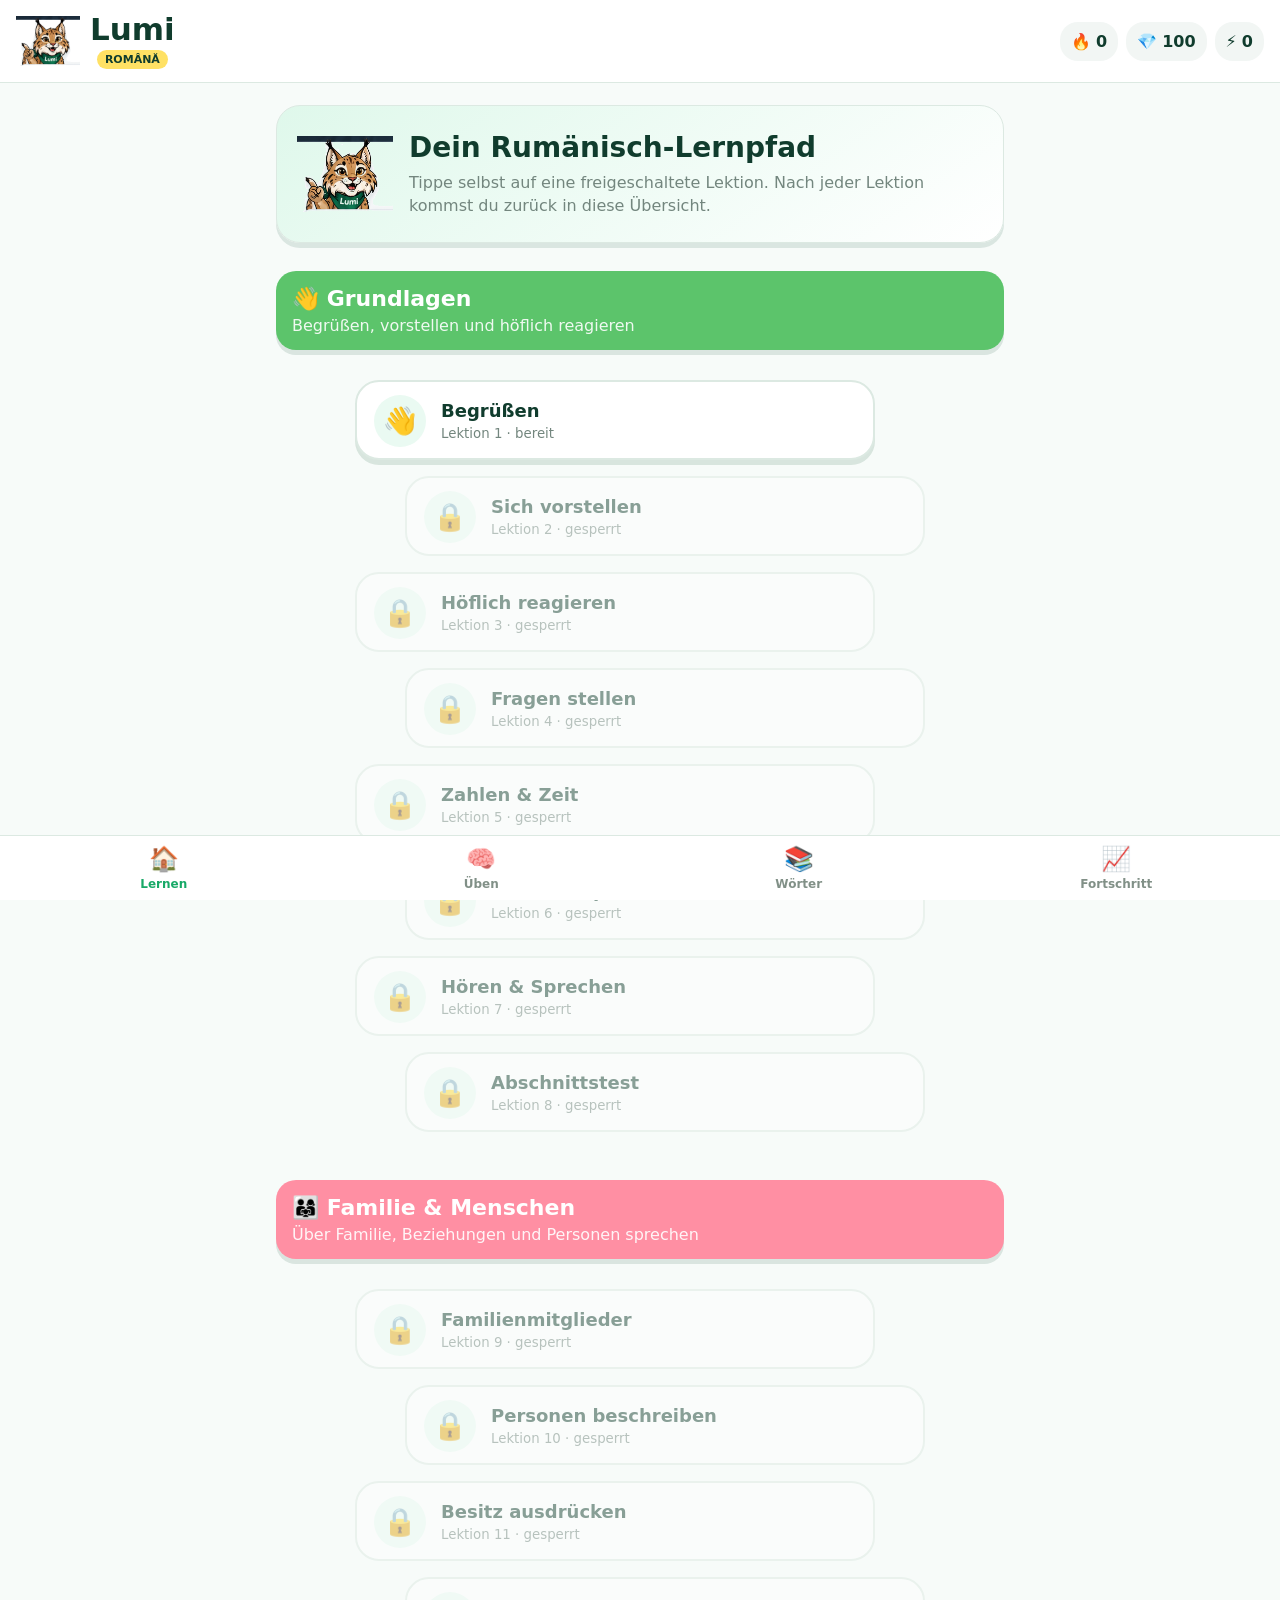
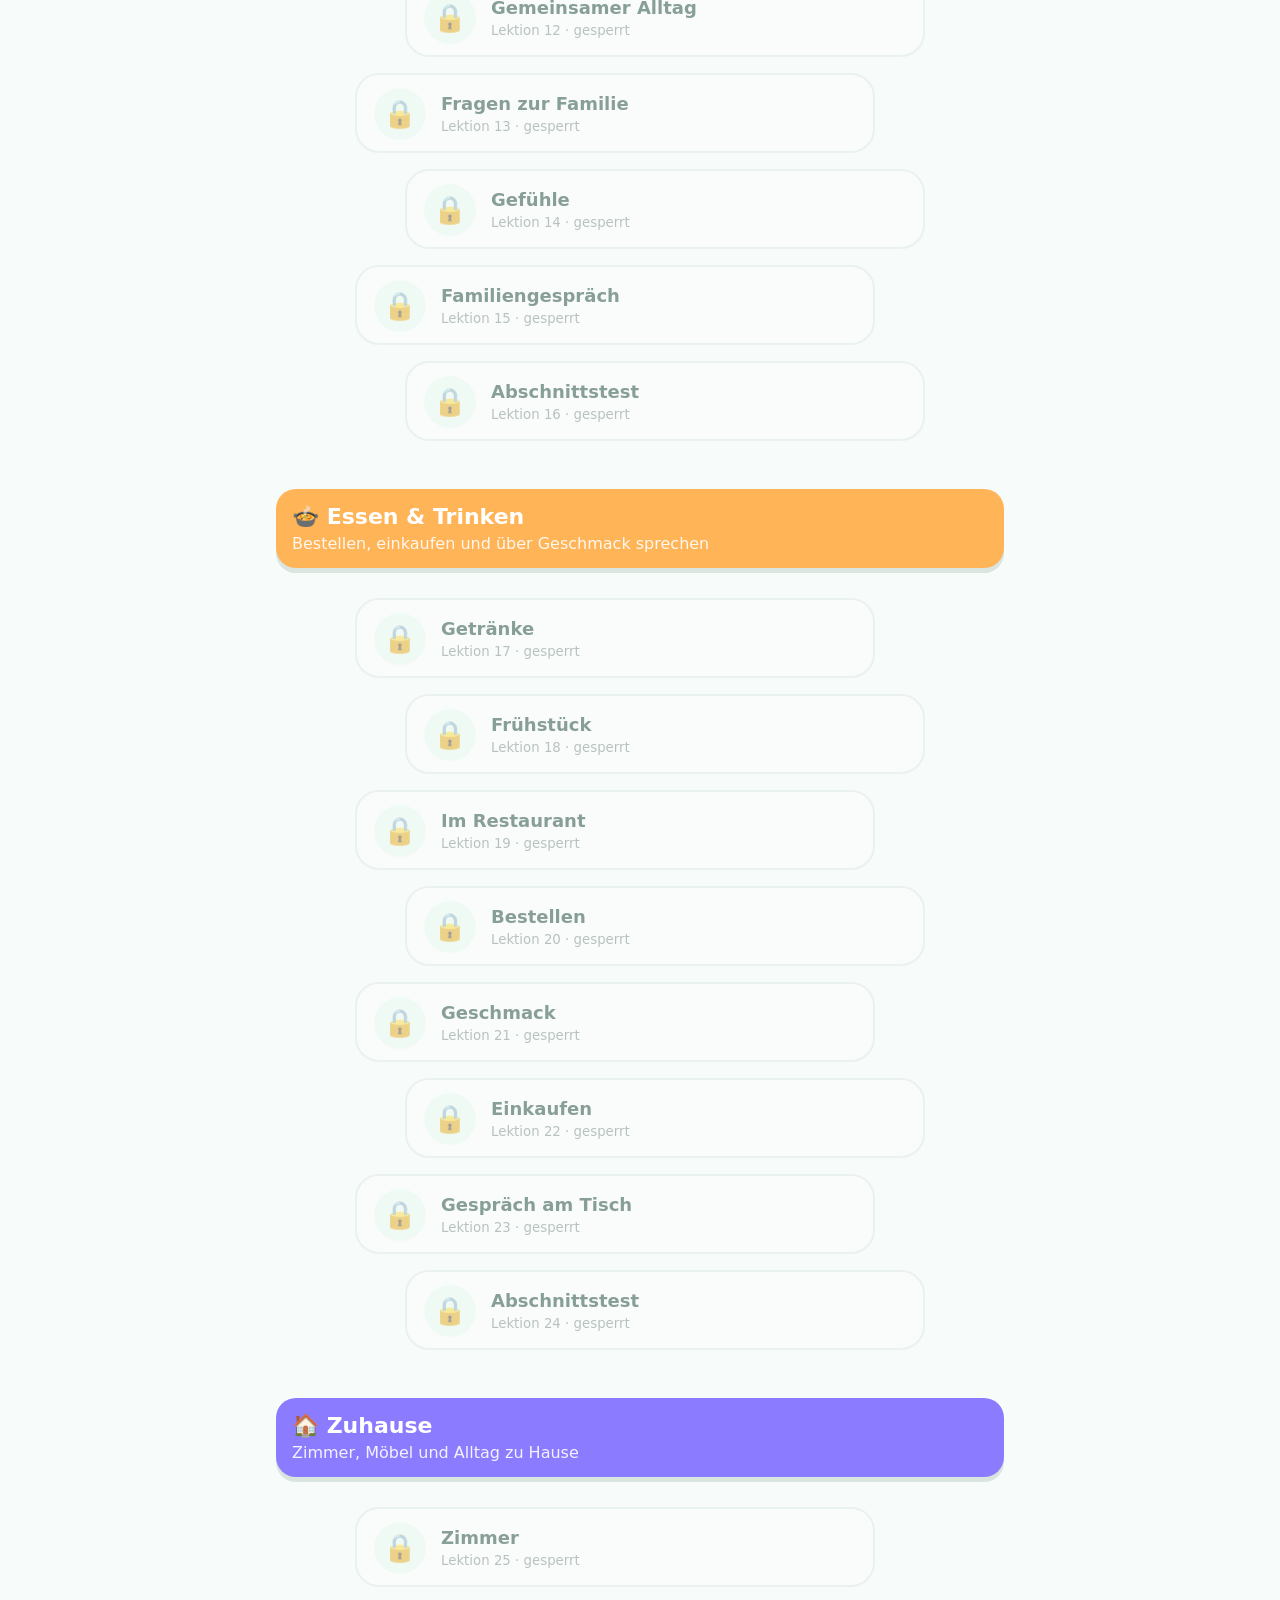
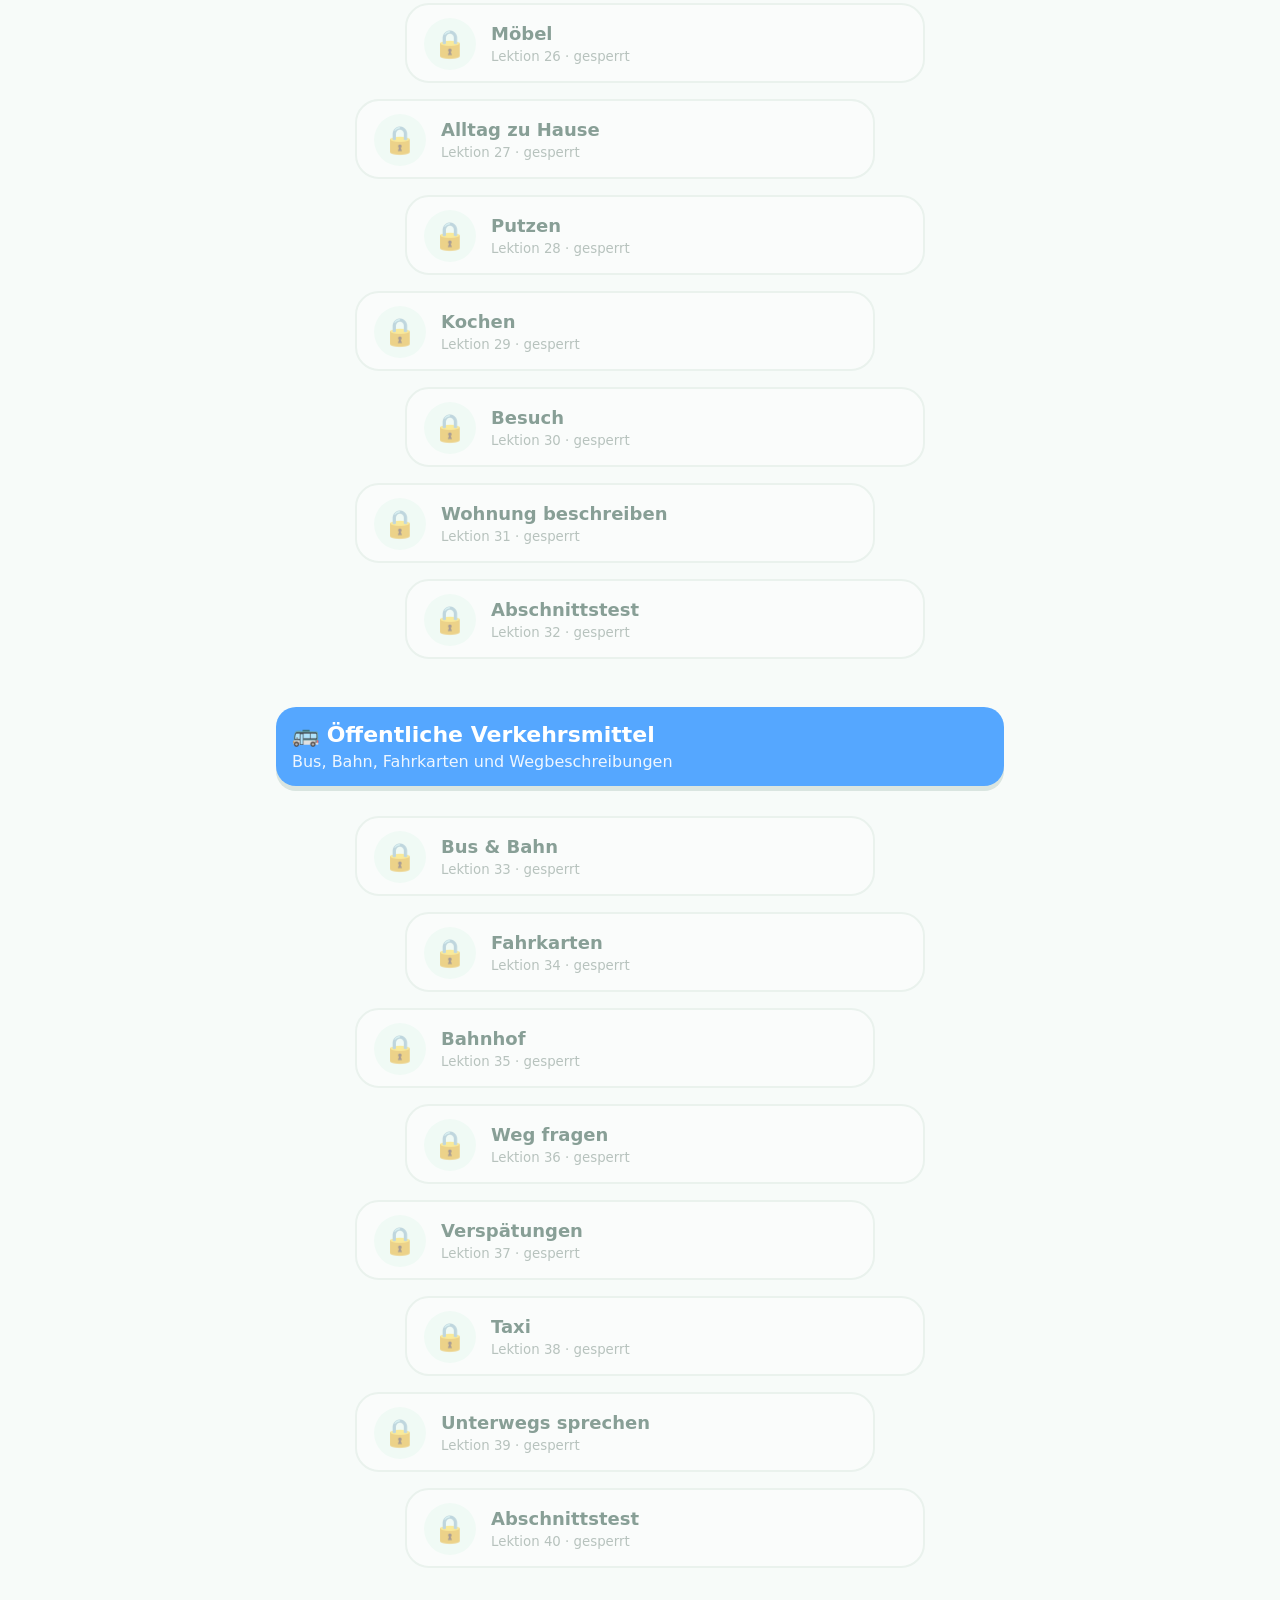
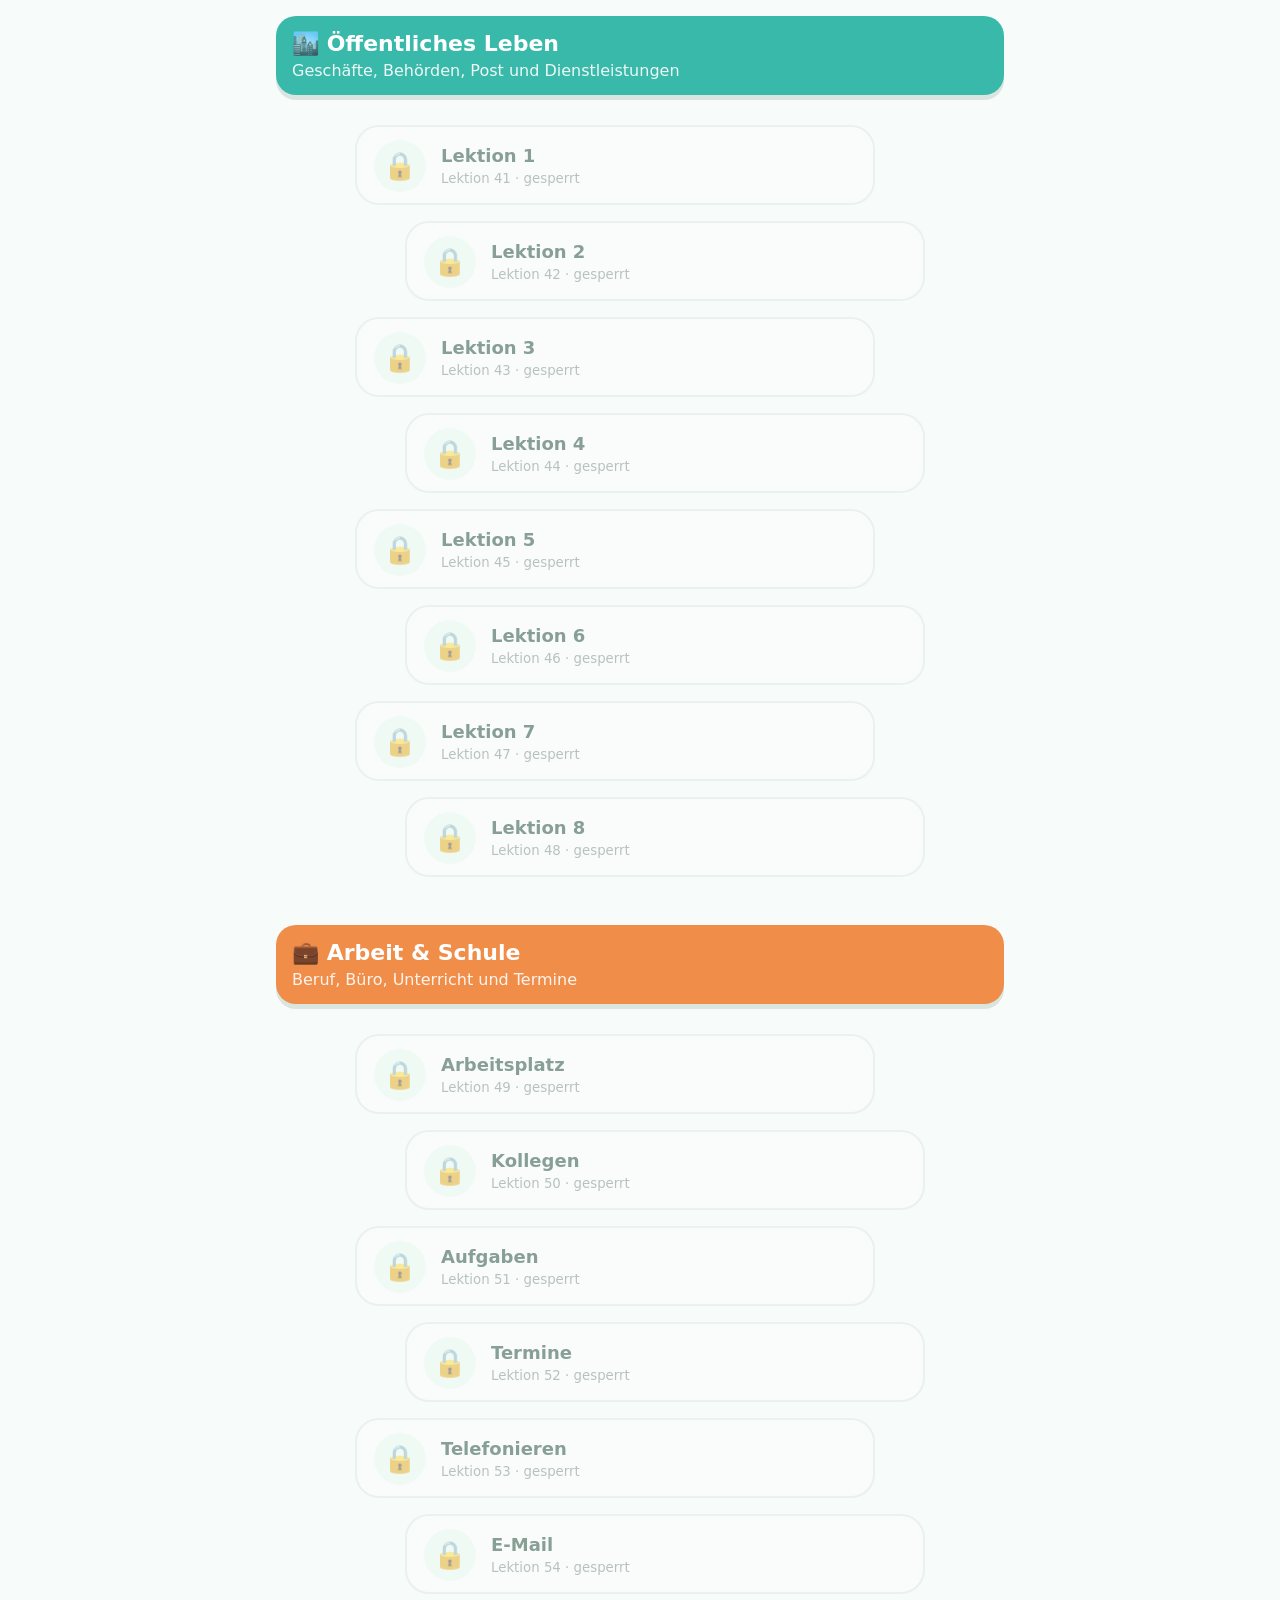
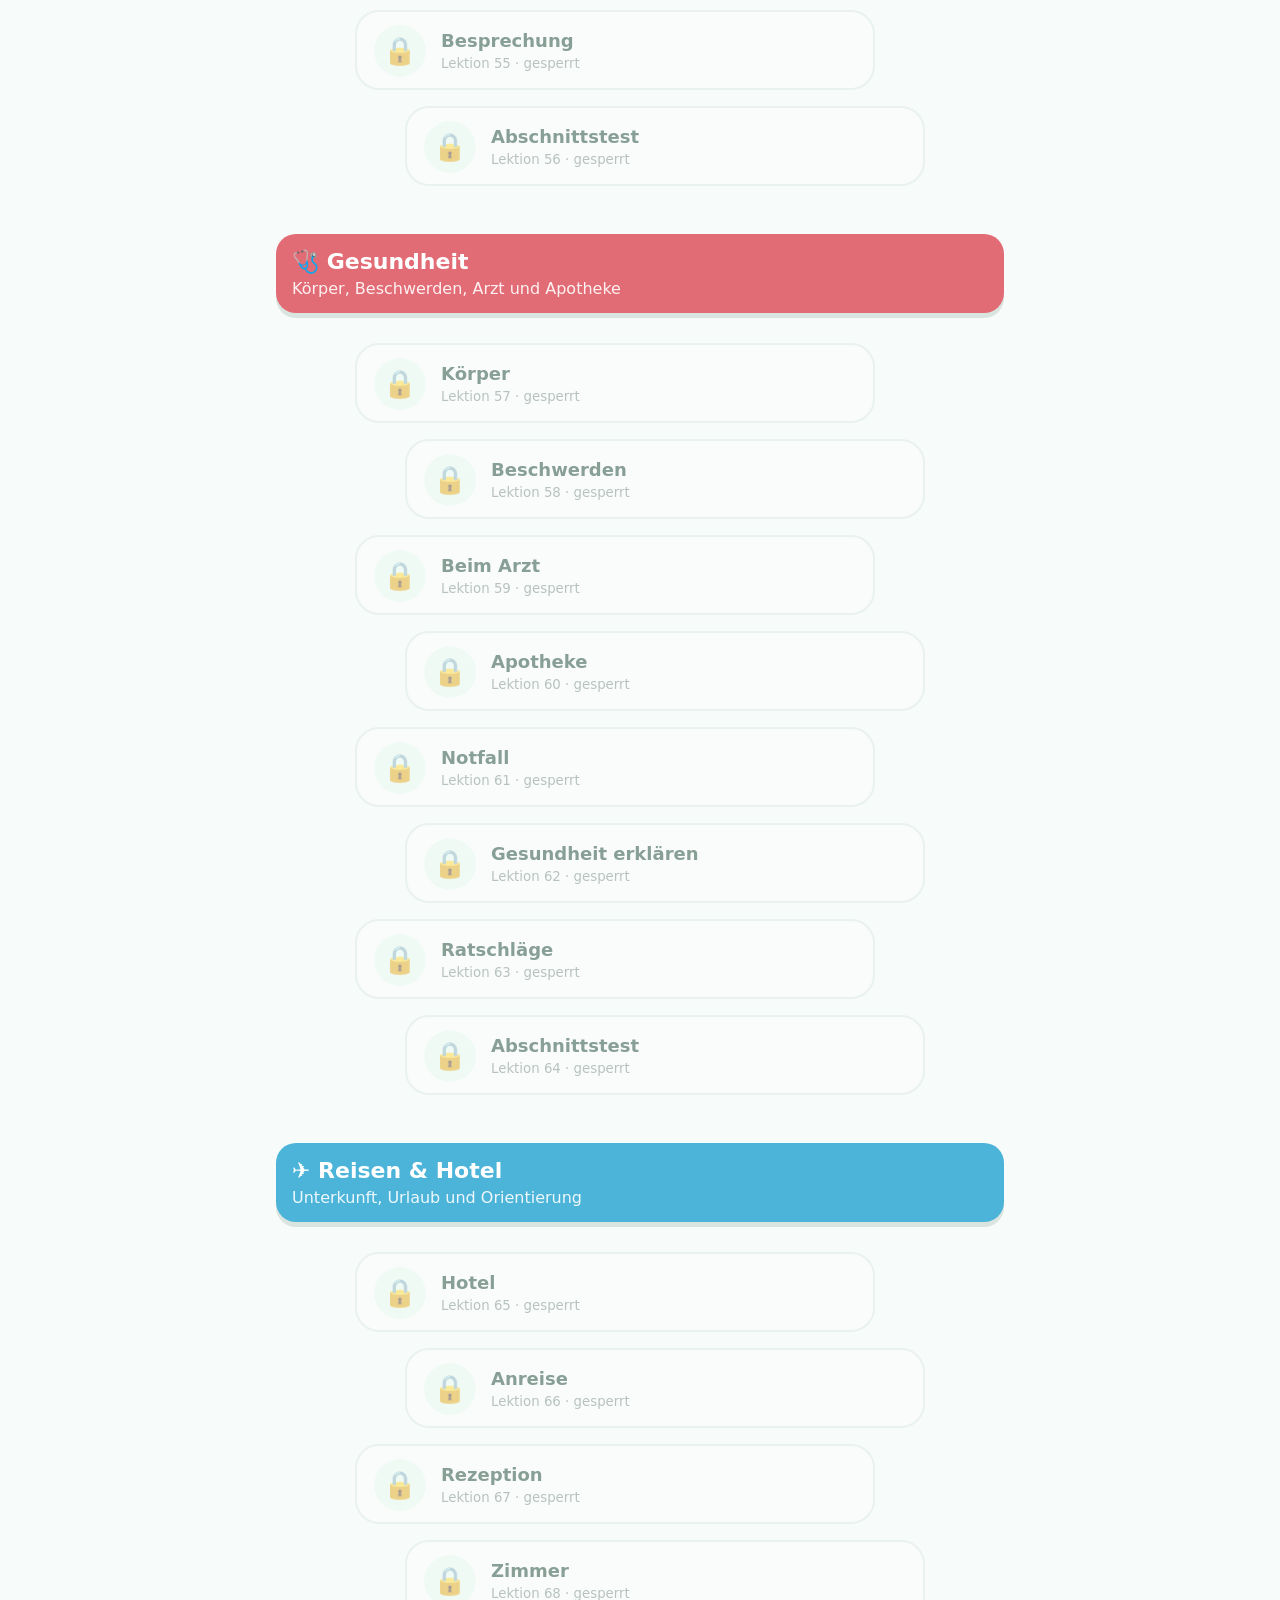
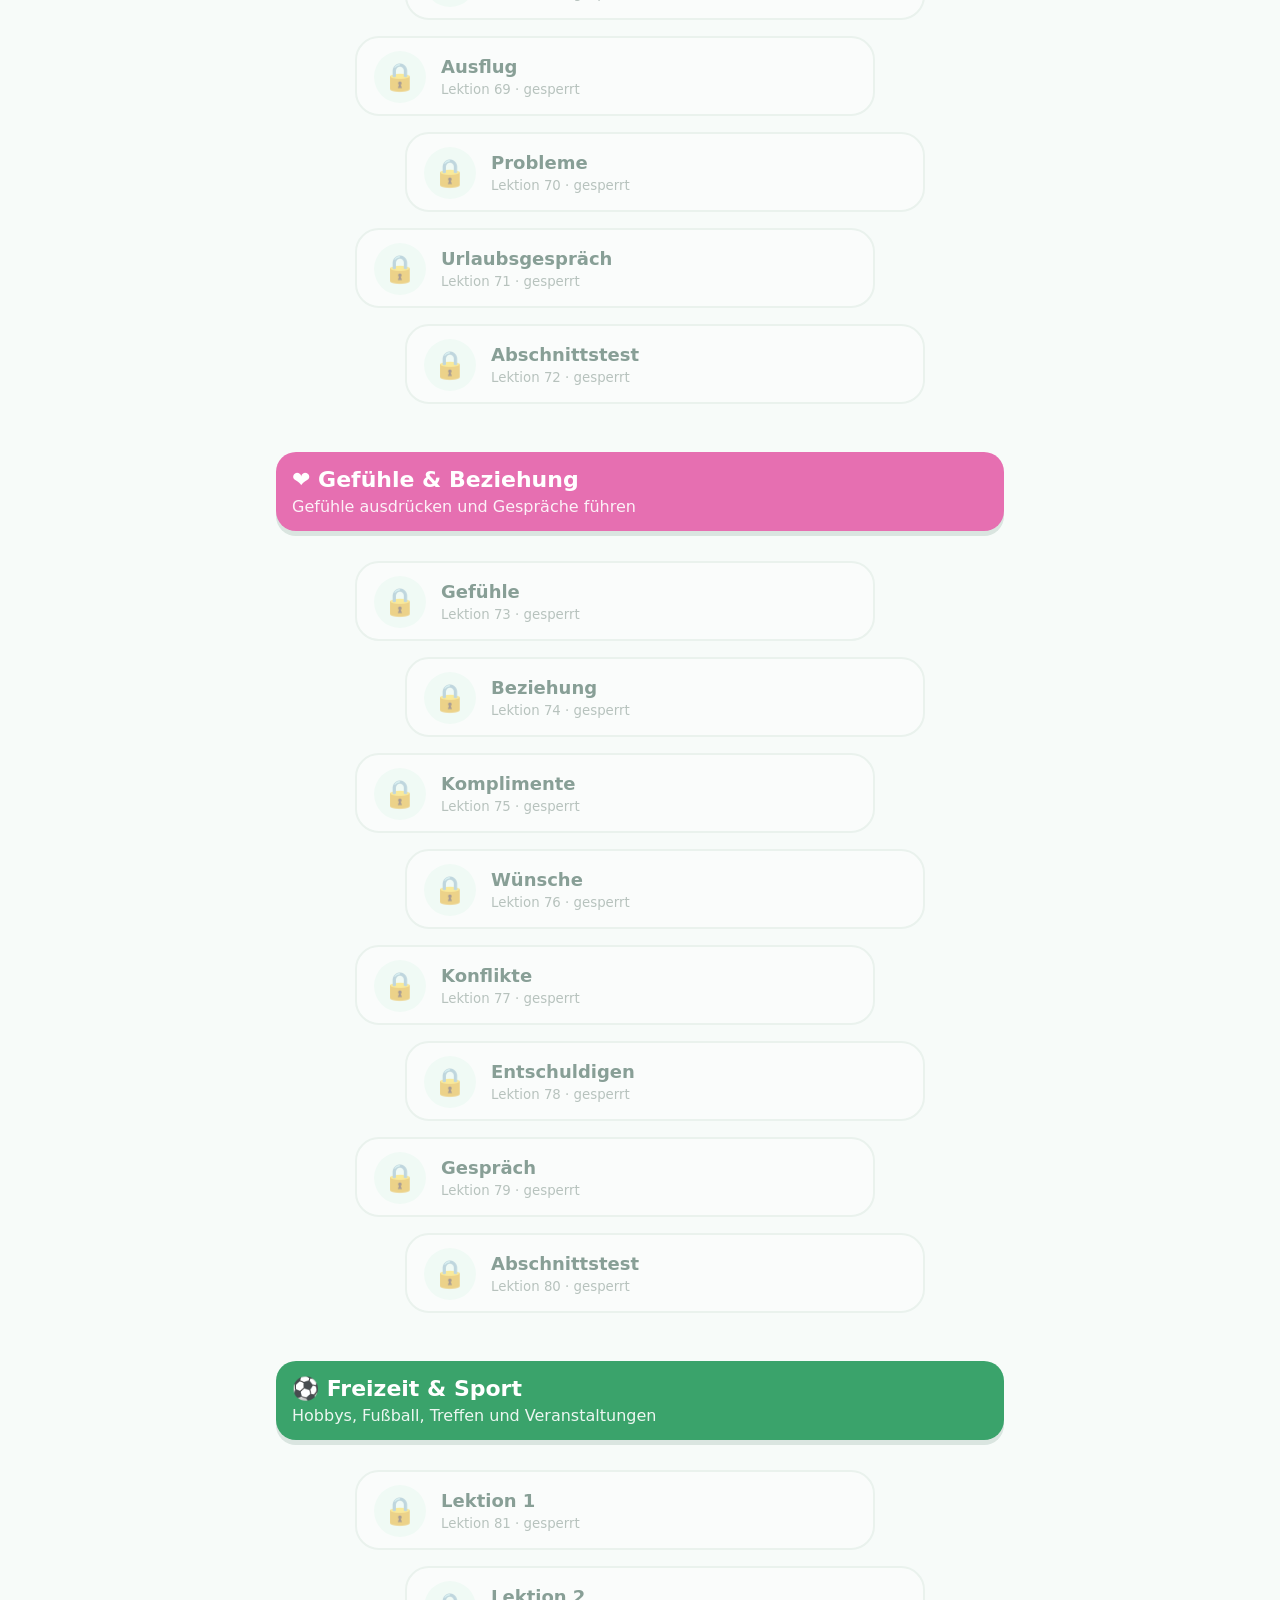
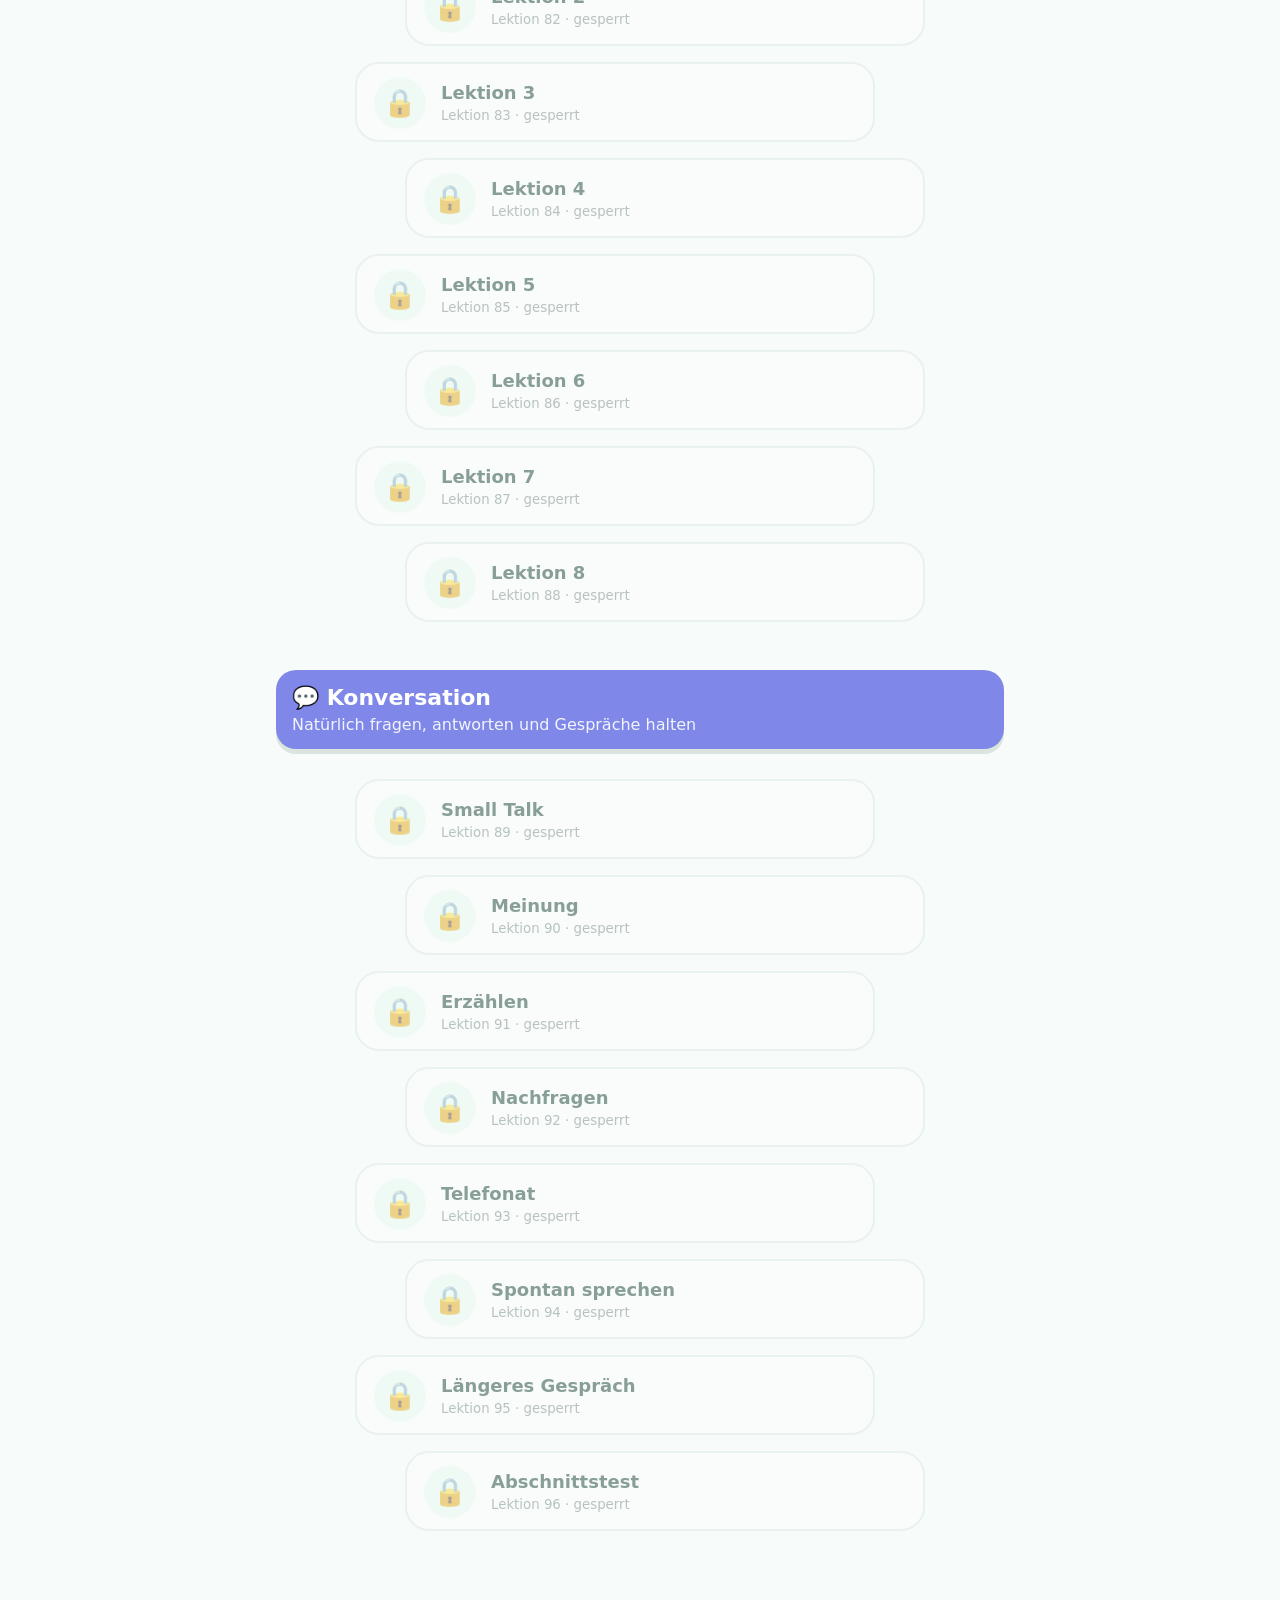
==== index.html @ a3212ed9 "Add files via upload" ====
<!doctype html>
<html lang="de">
<head>
<meta charset="utf-8">
<meta name="viewport" content="width=device-width,initial-scale=1,viewport-fit=cover">
<meta name="theme-color" content="#18a967">
<title>Lumi Romanian</title>
<link rel="manifest" href="manifest.webmanifest">
<link rel="stylesheet" href="styles.css?v=18">
</head>
<body>
<div id="app">
  <header class="topbar">
    <button class="brand" id="homeBrand" aria-label="Zur Lernübersicht"><img id="lumiLogo" alt="Lumi"><div><strong>Lumi</strong><span>ROMÂNĂ</span></div></button>
    <div class="stats"><span>🔥 <b id="streak">0</b></span><span>💎 <b id="gems">100</b></span><span>⚡ <b id="xp">0</b></span></div>
  </header>

  <main id="main"></main>

  <nav class="bottomNav" id="bottomNav">
    <button data-view="learn" class="active">🏠<span>Lernen</span></button>
    <button data-view="practice">🧠<span>Üben</span></button>
    <button data-view="words">📚<span>Wörter</span></button>
    <button data-view="progress">📈<span>Fortschritt</span></button>
  </nav>
</div>

<div id="lesson" class="lesson hidden" aria-hidden="true">
  <header class="lessonHeader">
    <button id="closeLesson" class="iconBtn" aria-label="Übung schließen">✕</button>
    <div class="progressTrack"><div id="lessonProgress"></div></div>
    <div class="lessonCount" id="lessonCount"></div>
  </header>
  <main id="exercise"></main>
</div>
<div id="toast" class="toast"></div>
<script src="data.js?v=18"></script>
<script src="content.js?v=18"></script>
<script src="app.js?v=18"></script>
</body>
</html>
---- styles.css ----
:root{--green:#18a967;--green-dark:#087d49;--mint:#eafaf2;--ink:#103c2d;--muted:#73867e;--line:#dce9e2;--bg:#f7fbf9;--red:#e45b5b;--blue:#398dd7;--shadow:0 5px 0 rgba(13,79,54,.12)}*{box-sizing:border-box}html,body{margin:0;min-height:100%;font-family:system-ui,-apple-system,BlinkMacSystemFont,"Segoe UI",sans-serif;color:var(--ink);background:var(--bg)}button,input,textarea{font:inherit}.hidden{display:none!important}.topbar{position:sticky;top:0;z-index:20;display:flex;align-items:center;justify-content:space-between;padding:12px 16px;background:#fff;border-bottom:1px solid var(--line)}.brand{display:flex;align-items:center;gap:10px;border:0;background:none;padding:0;color:var(--ink)}.brand img{width:64px;height:58px;object-fit:contain}.brand strong{display:block;font-size:31px;line-height:1}.brand span{display:inline-block;margin-top:5px;padding:3px 8px;border-radius:999px;background:#ffe164;font-size:11px;font-weight:900}.stats{display:flex;gap:8px}.stats span{padding:10px 11px;border-radius:18px;background:#f2f6f4;font-size:16px;white-space:nowrap}#main{max-width:760px;margin:auto;padding:22px 16px 108px}.hero{display:flex;gap:16px;align-items:center;background:linear-gradient(145deg,#dff8eb,#fff);padding:20px;border:1px solid var(--line);border-radius:24px;box-shadow:var(--shadow)}.hero img{width:96px;height:96px;object-fit:contain}.hero h1{margin:0 0 7px;font-size:28px}.hero p{margin:0;color:var(--muted);line-height:1.45}.sectionCard{margin-top:28px}.sectionHead{position:sticky;top:83px;z-index:5;padding:15px 16px;border-radius:20px;color:#fff;background:var(--green);box-shadow:var(--shadow)}.sectionHead h2{margin:0;font-size:22px}.sectionHead p{margin:5px 0 0;opacity:.9}.path{display:flex;flex-direction:column;align-items:center;padding:22px 0 12px}.lessonNode{position:relative;width:92%;max-width:520px;min-height:80px;margin:8px 0;border:2px solid var(--line);border-radius:24px;background:#fff;color:var(--ink);box-shadow:0 5px 0 #d8e5de;text-align:left;padding:14px 18px 14px 84px}.lessonNode:nth-child(even){transform:translateX(25px)}.lessonNode:nth-child(odd){transform:translateX(-25px)}.lessonNode .nodeIcon{position:absolute;left:17px;top:13px;width:52px;height:52px;display:grid;place-items:center;border-radius:50%;background:var(--mint);font-size:27px}.lessonNode strong{display:block;font-size:18px}.lessonNode small{display:block;color:var(--muted);margin-top:5px}.lessonNode.locked{opacity:.48;box-shadow:none}.lessonNode.completed{border-color:var(--green)}.lessonNode.completed .nodeIcon{background:var(--green);color:#fff}.panel{background:#fff;border:1px solid var(--line);border-radius:24px;padding:20px;box-shadow:var(--shadow);margin-bottom:16px}.panel h1,.panel h2{margin-top:0}.quickGrid{display:grid;grid-template-columns:repeat(2,minmax(0,1fr));gap:12px}.quickBtn{padding:18px;border:2px solid var(--line);border-radius:20px;background:#fff;color:var(--ink);font-weight:800}.search{width:100%;padding:15px 17px;border:2px solid var(--line);border-radius:18px;background:#fff}.wordList{margin-top:14px;display:grid;gap:9px}.wordRow{display:grid;grid-template-columns:1fr 1fr auto;gap:10px;align-items:center;padding:13px 15px;border:1px solid var(--line);border-radius:16px;background:#fff}.wordRow button{border:0;background:var(--mint);border-radius:12px;padding:9px}.bar{height:14px;border-radius:99px;background:#e7eeea;overflow:hidden}.bar>div{height:100%;background:var(--green)}.bottomNav{position:fixed;left:0;right:0;bottom:0;z-index:30;display:grid;grid-template-columns:repeat(4,1fr);background:#fff;border-top:1px solid var(--line);padding:8px 5px calc(8px + env(safe-area-inset-bottom))}.bottomNav button{border:0;background:none;color:#819087;font-weight:800;font-size:24px}.bottomNav span{display:block;font-size:12px;margin-top:4px}.bottomNav button.active{color:var(--green)}.lesson{position:fixed;inset:0;z-index:50;background:var(--bg);overflow:auto}.lessonHeader{position:sticky;top:0;z-index:8;display:grid;grid-template-columns:48px 1fr 55px;gap:12px;align-items:center;padding:12px 15px;background:#fff;border-bottom:1px solid var(--line)}.iconBtn{width:44px;height:44px;border:0;border-radius:50%;background:#eef4f1;color:var(--ink);font-size:23px;font-weight:900}.progressTrack{height:14px;border-radius:99px;background:#e3ece7;overflow:hidden}.progressTrack div{height:100%;background:var(--green);transition:.2s}.lessonCount{text-align:center;font-weight:800}.exerciseCard{max-width:690px;margin:22px auto 140px;padding:0 16px}.mascotBubble{display:flex;align-items:center;gap:12px;margin-bottom:18px}.mascotBubble img{width:74px;height:74px;object-fit:contain}.bubble{background:#fff;border:2px solid var(--line);border-radius:20px;padding:14px 17px;font-weight:800}.exerciseCard h1{font-size:30px;margin:16px 0}.prompt{padding:22px;border:2px solid var(--line);border-radius:22px;background:#fff;font-size:27px;font-weight:850;text-align:center}.translation{margin-top:12px;padding:13px 16px;border-radius:16px;background:var(--mint);color:#49675b}.audioRow{display:flex;gap:12px;margin:16px 0}.btn,.answer,.chip{border:2px solid var(--line);border-radius:18px;background:#fff;color:var(--ink);font-weight:800;box-shadow:0 4px 0 #dce7e1}.btn{padding:15px 20px}.btn.primary{background:var(--green);border-color:var(--green);color:#fff;box-shadow:0 5px 0 var(--green-dark)}.btn.blue{background:var(--blue);border-color:var(--blue);color:#fff;box-shadow:0 5px 0 #176eb5}.btn.wide{width:100%}.answers{display:grid;gap:12px;margin-top:20px}.answer{padding:18px;font-size:18px}.answer.selected{border-color:var(--green);background:#e0f8eb}.answer.wrong{border-color:var(--red);background:#fff0f0}.typed{width:100%;margin-top:18px;padding:17px;border:2px solid var(--line);border-radius:18px;background:#fff;font-size:19px}.chips,.target{display:flex;flex-wrap:wrap;gap:10px;min-height:64px;padding:14px;margin-top:15px;border:2px dashed var(--line);border-radius:18px}.chip{padding:12px 15px}.chip.used{opacity:.25}.feedback{position:sticky;bottom:0;z-index:7;margin:25px -16px -140px;padding:19px 18px calc(20px + env(safe-area-inset-bottom));background:#e6faef;border-top:1px solid #bde9cf}.feedback.bad{background:#fff0f0;border-color:#facaca}.feedback h2{margin:0 0 6px}.feedback p{margin:5px 0}.feedbackActions{display:flex;gap:10px;margin-top:14px}.feedbackActions .btn{flex:1}.recordBox{margin-top:16px;padding:18px;border:2px solid var(--line);border-radius:20px;background:#fff}.recordStatus{margin:12px 0;color:var(--muted)}audio{width:100%;margin-top:12px}.wordTokens{display:flex;flex-wrap:wrap;justify-content:center;gap:8px}.token{border:0;background:#eef9f3;border-bottom:3px dotted var(--green);border-radius:12px;padding:8px 10px;font-weight:800;color:var(--ink)}.token small{display:none;color:var(--green);margin-top:4px}.token.revealed small{display:block}.toast{position:fixed;left:50%;bottom:95px;z-index:100;transform:translate(-50%,20px);opacity:0;pointer-events:none;padding:12px 18px;border-radius:14px;background:#123d30;color:#fff;transition:.2s}.toast.show{opacity:1;transform:translate(-50%,0)}@media(max-width:520px){.brand strong{font-size:27px}.brand img{width:58px}.stats span{padding:9px 8px}.lessonNode:nth-child(n){transform:none;width:100%}.exerciseCard h1{font-size:27px}.quickGrid{grid-template-columns:1fr}.feedbackActions{flex-direction:column}.prompt{font-size:24px}}
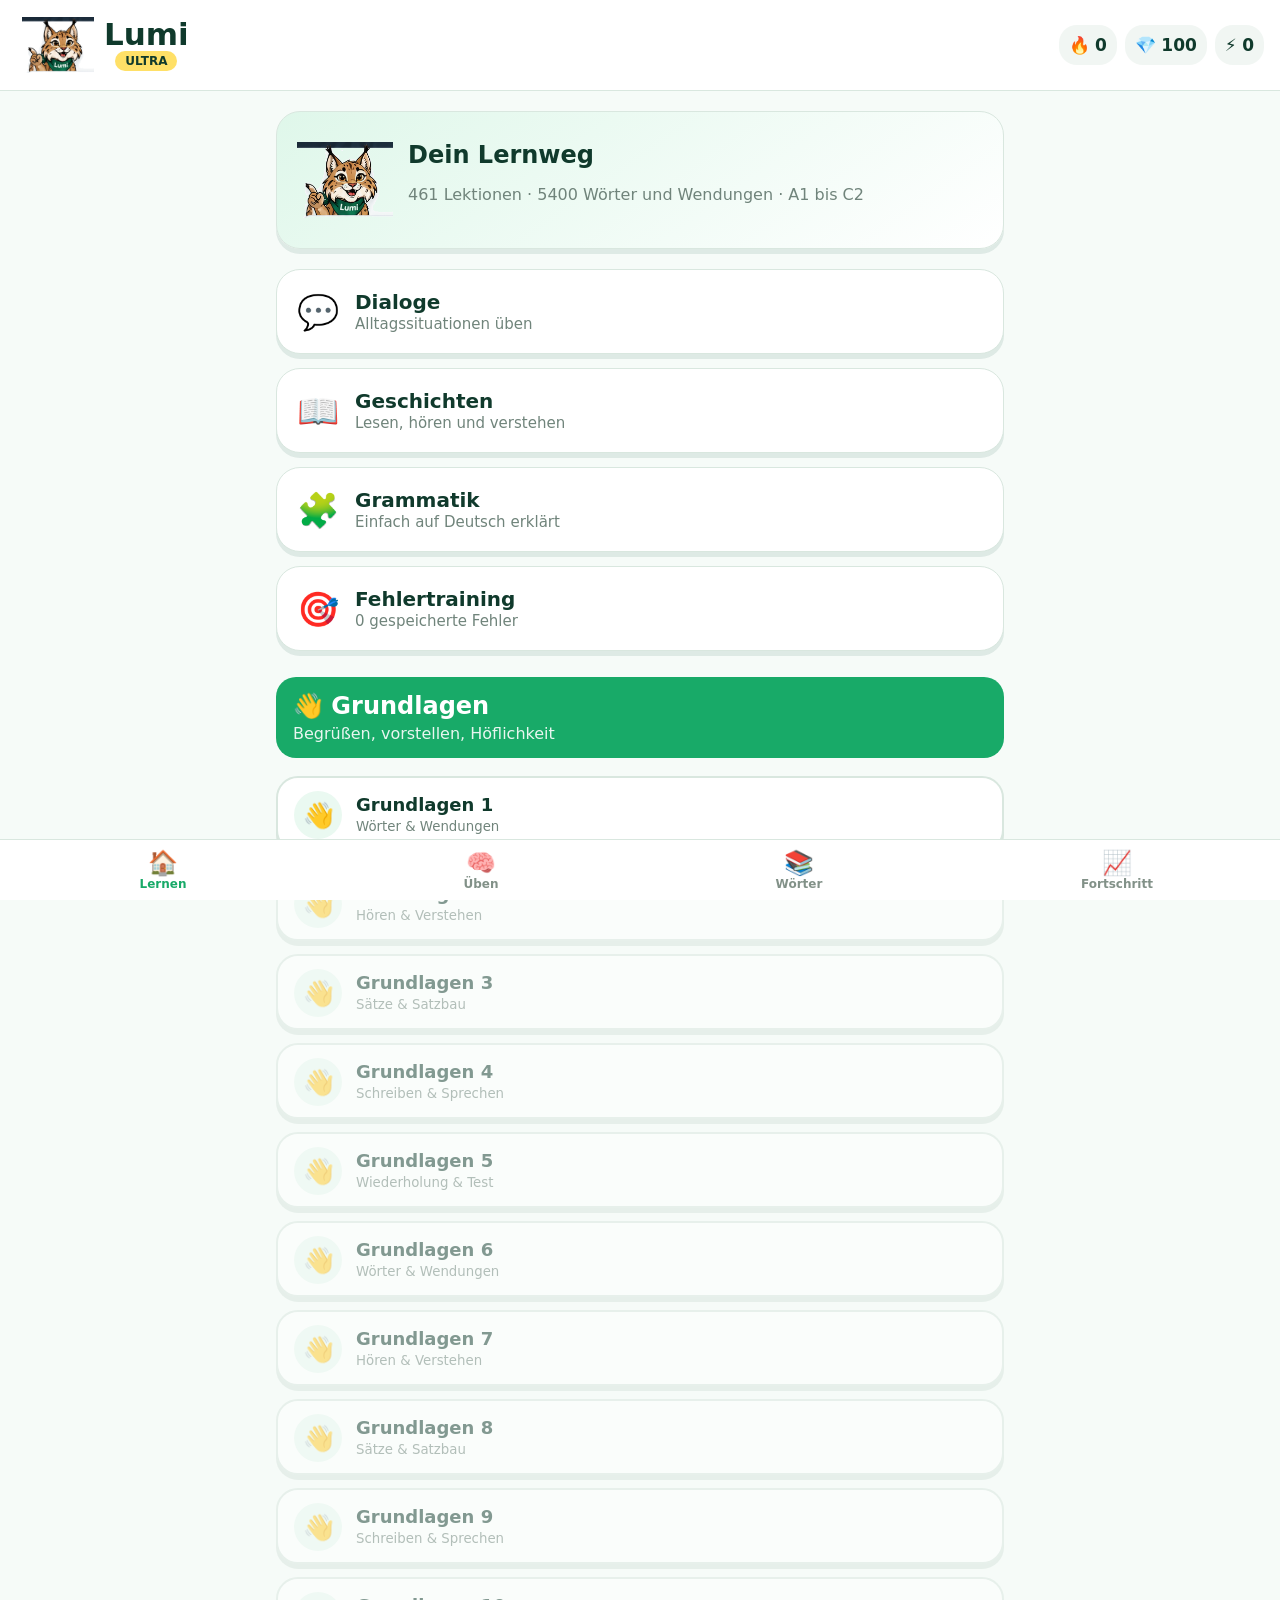
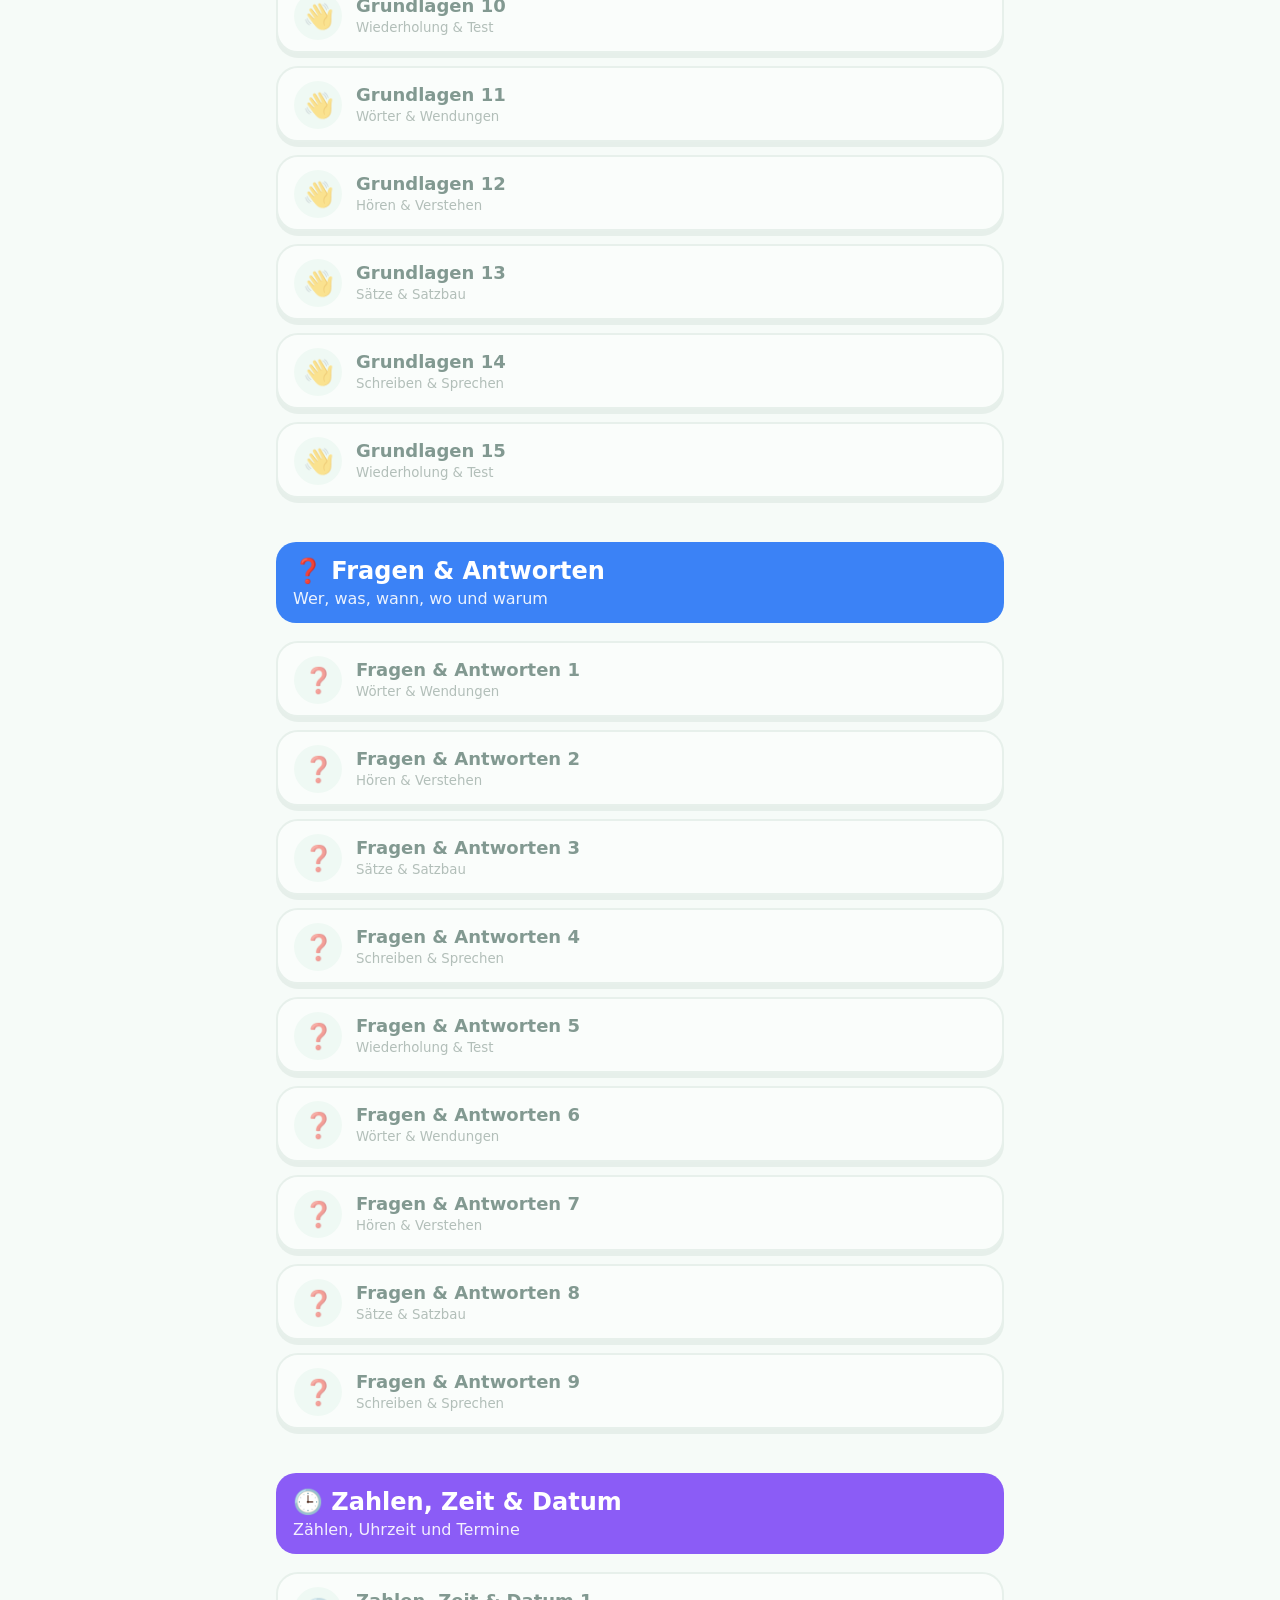
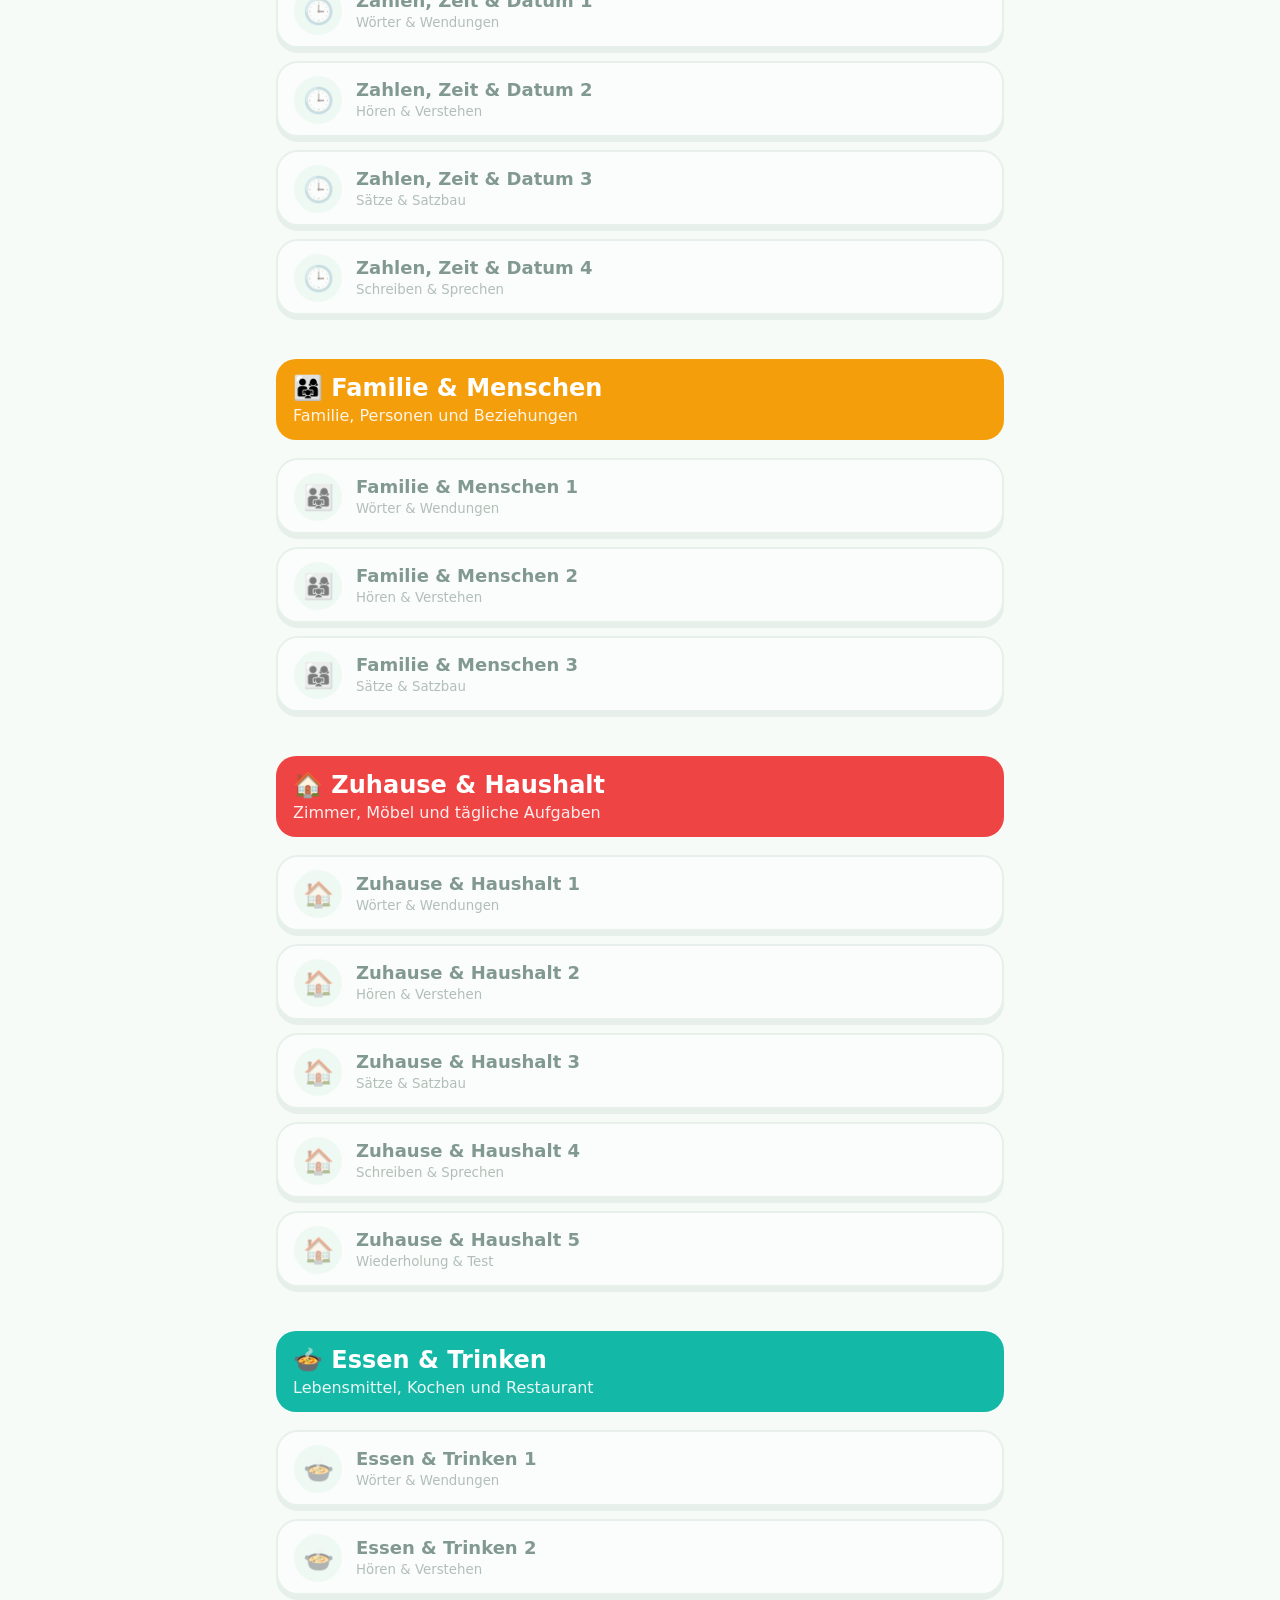
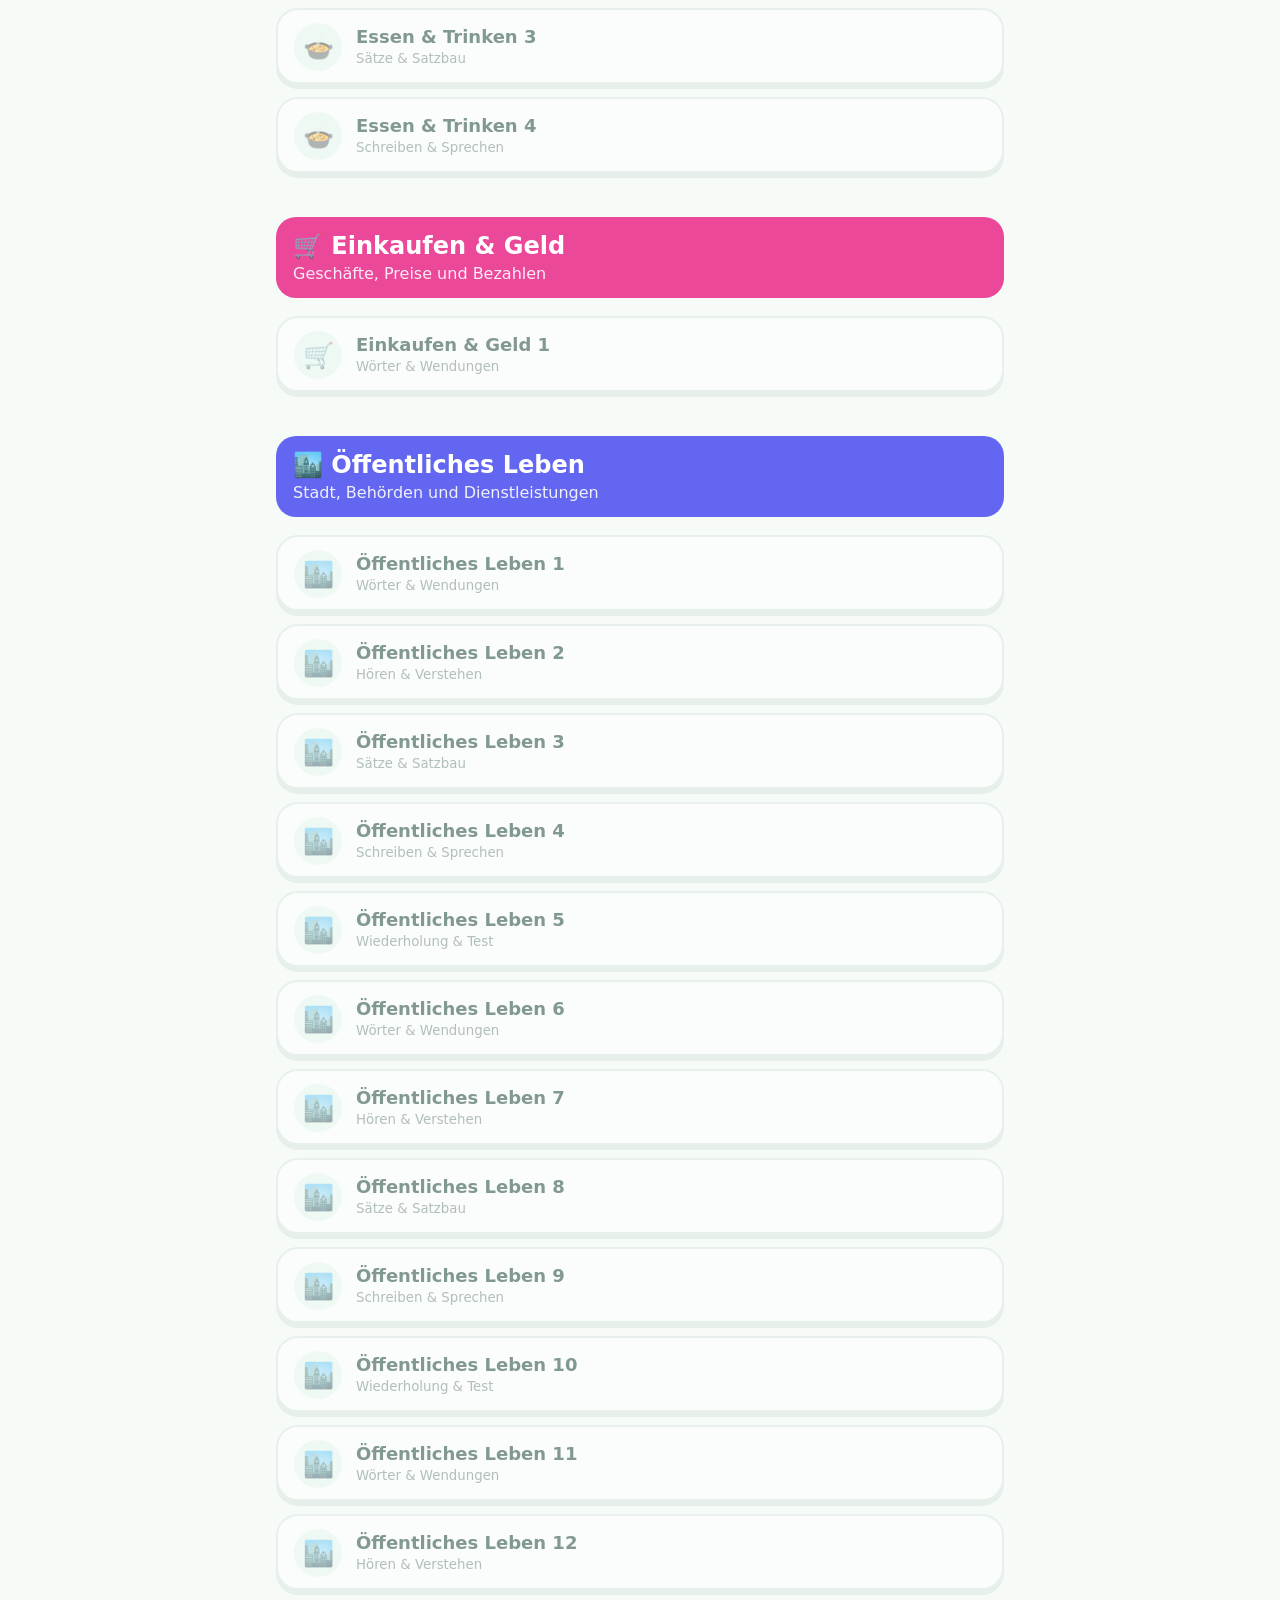
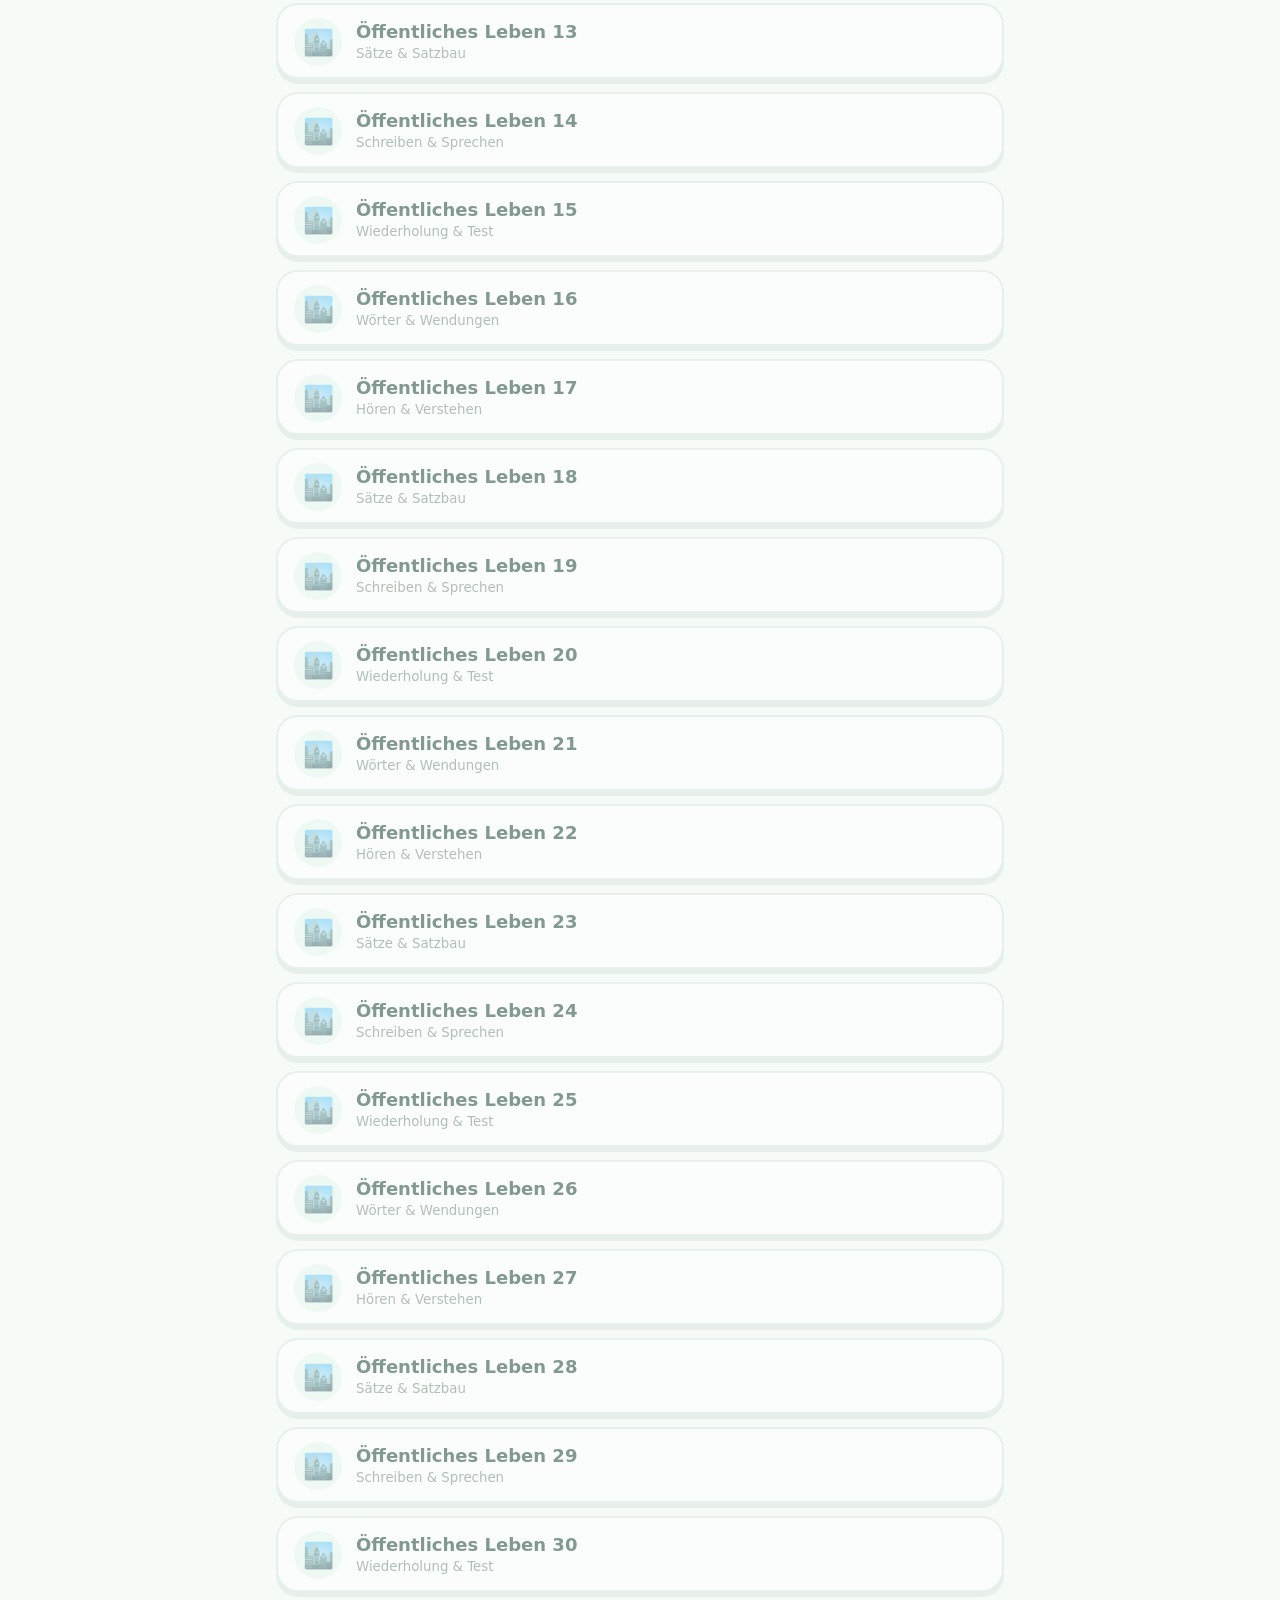
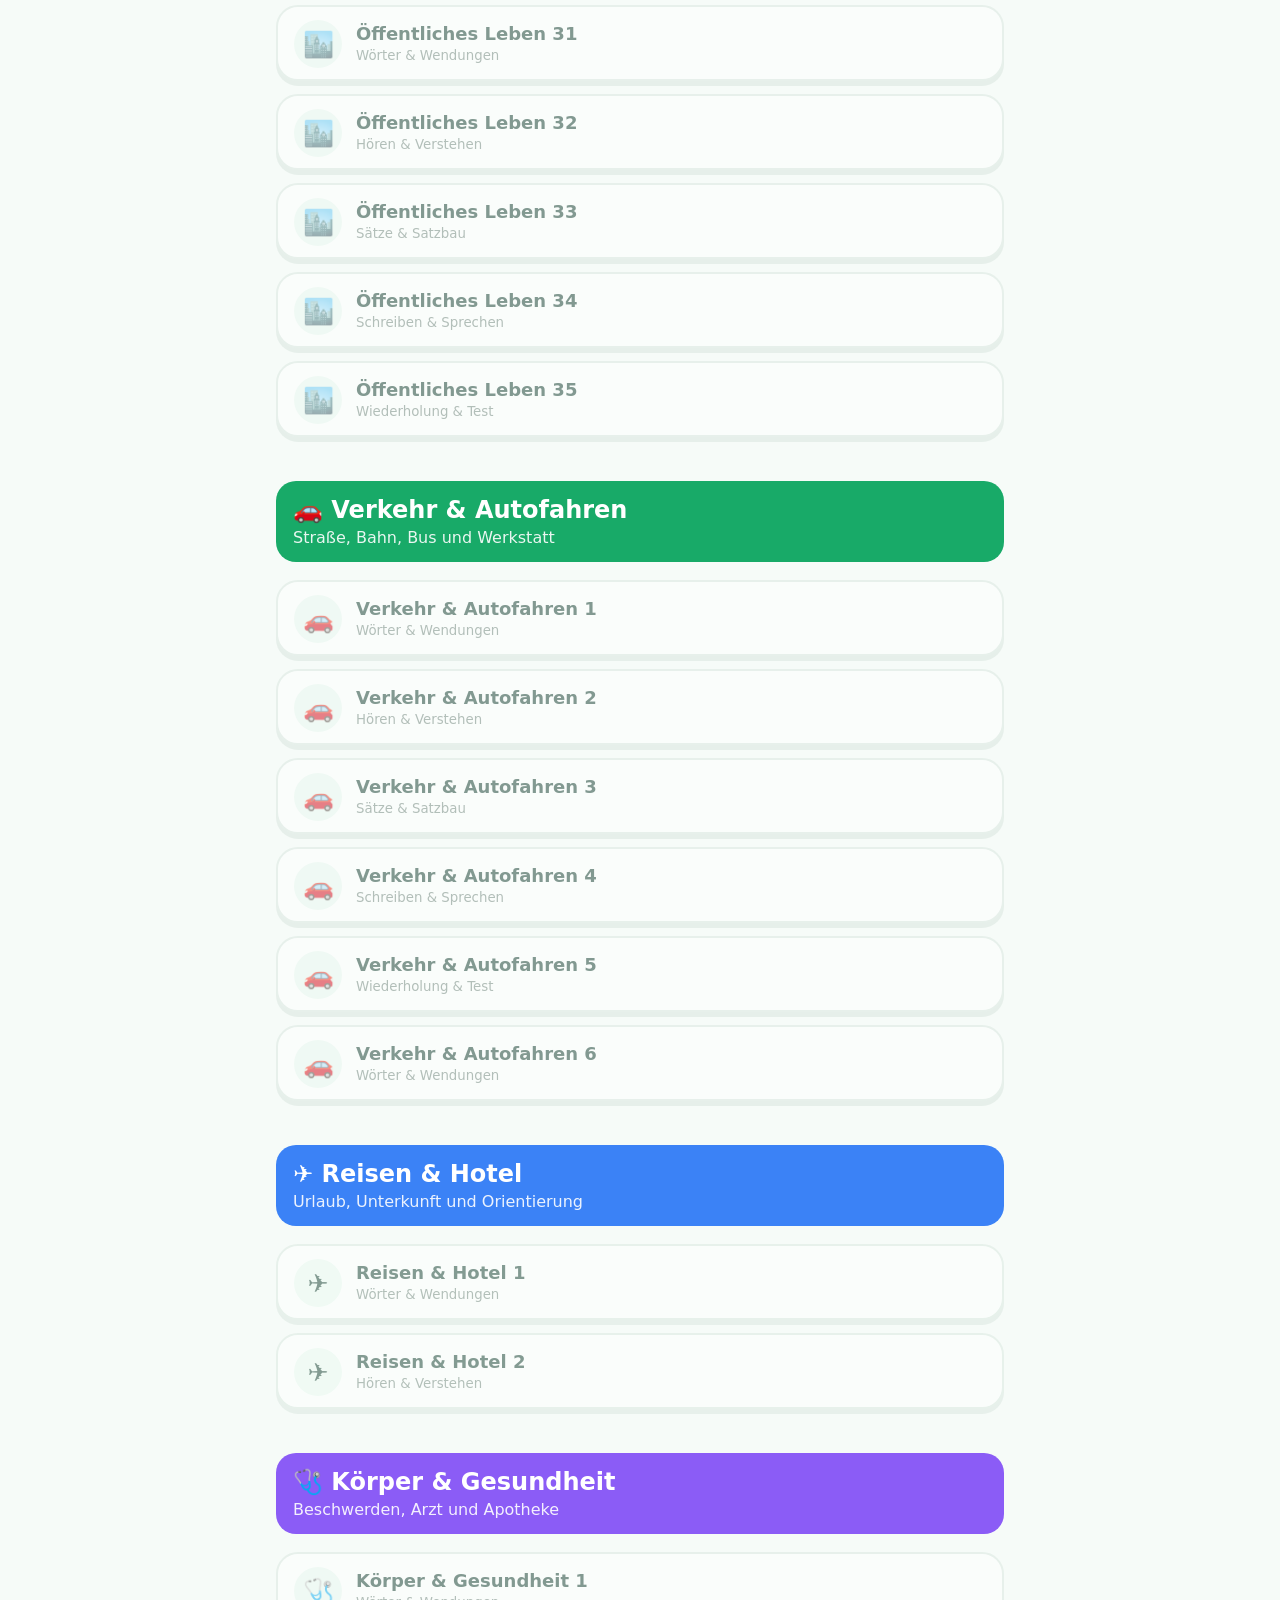
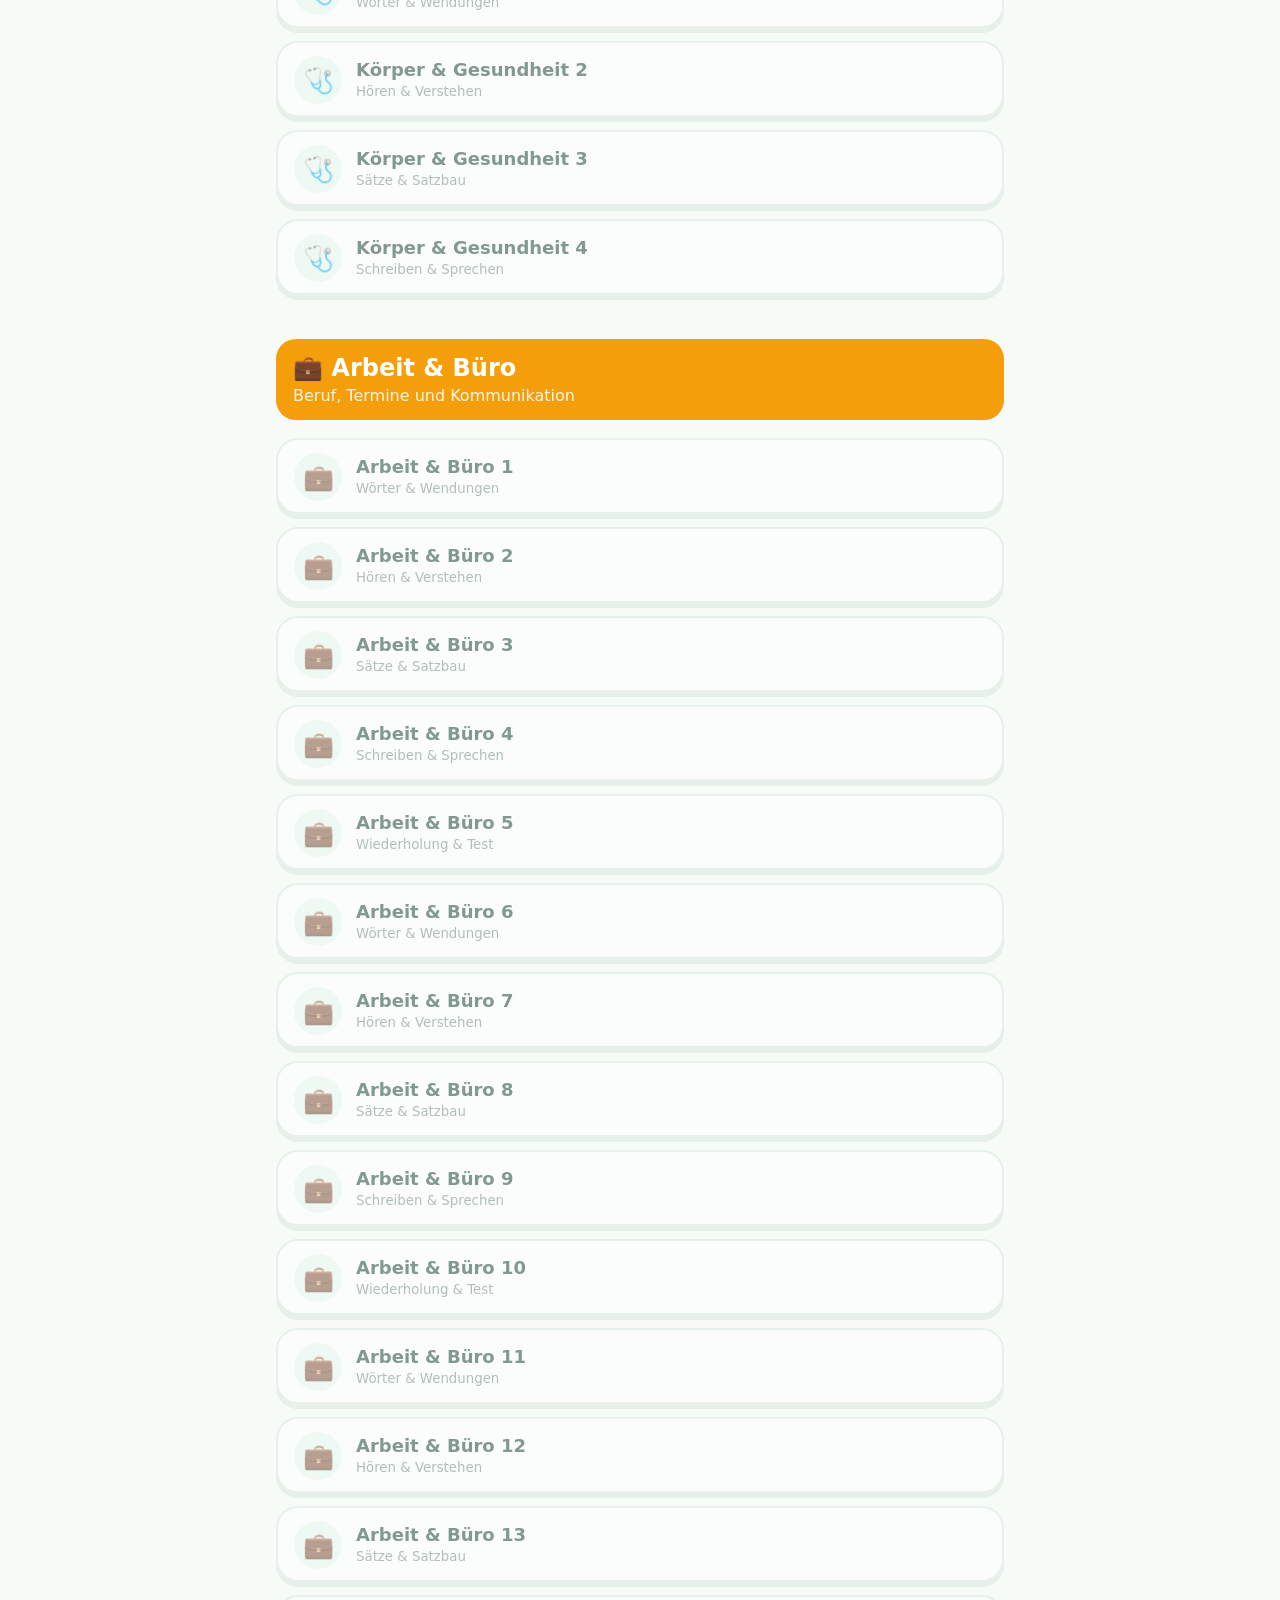
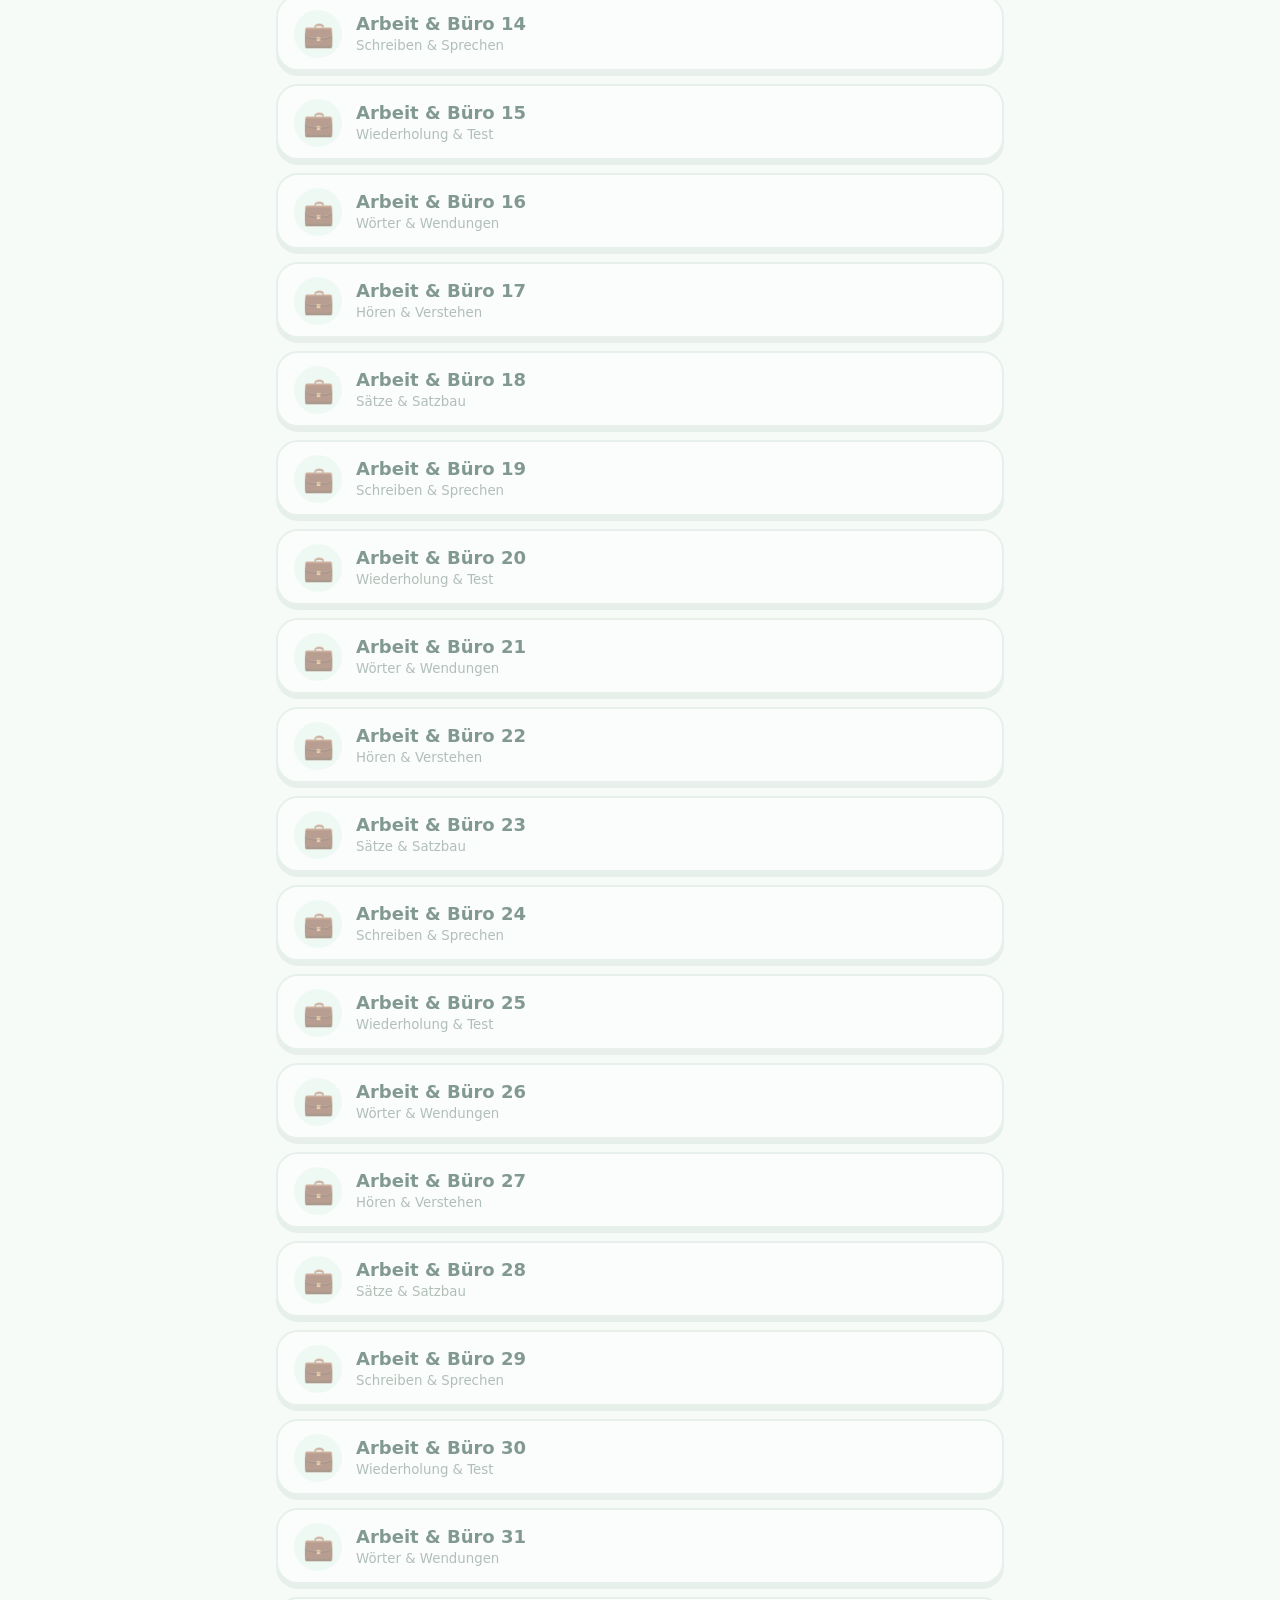
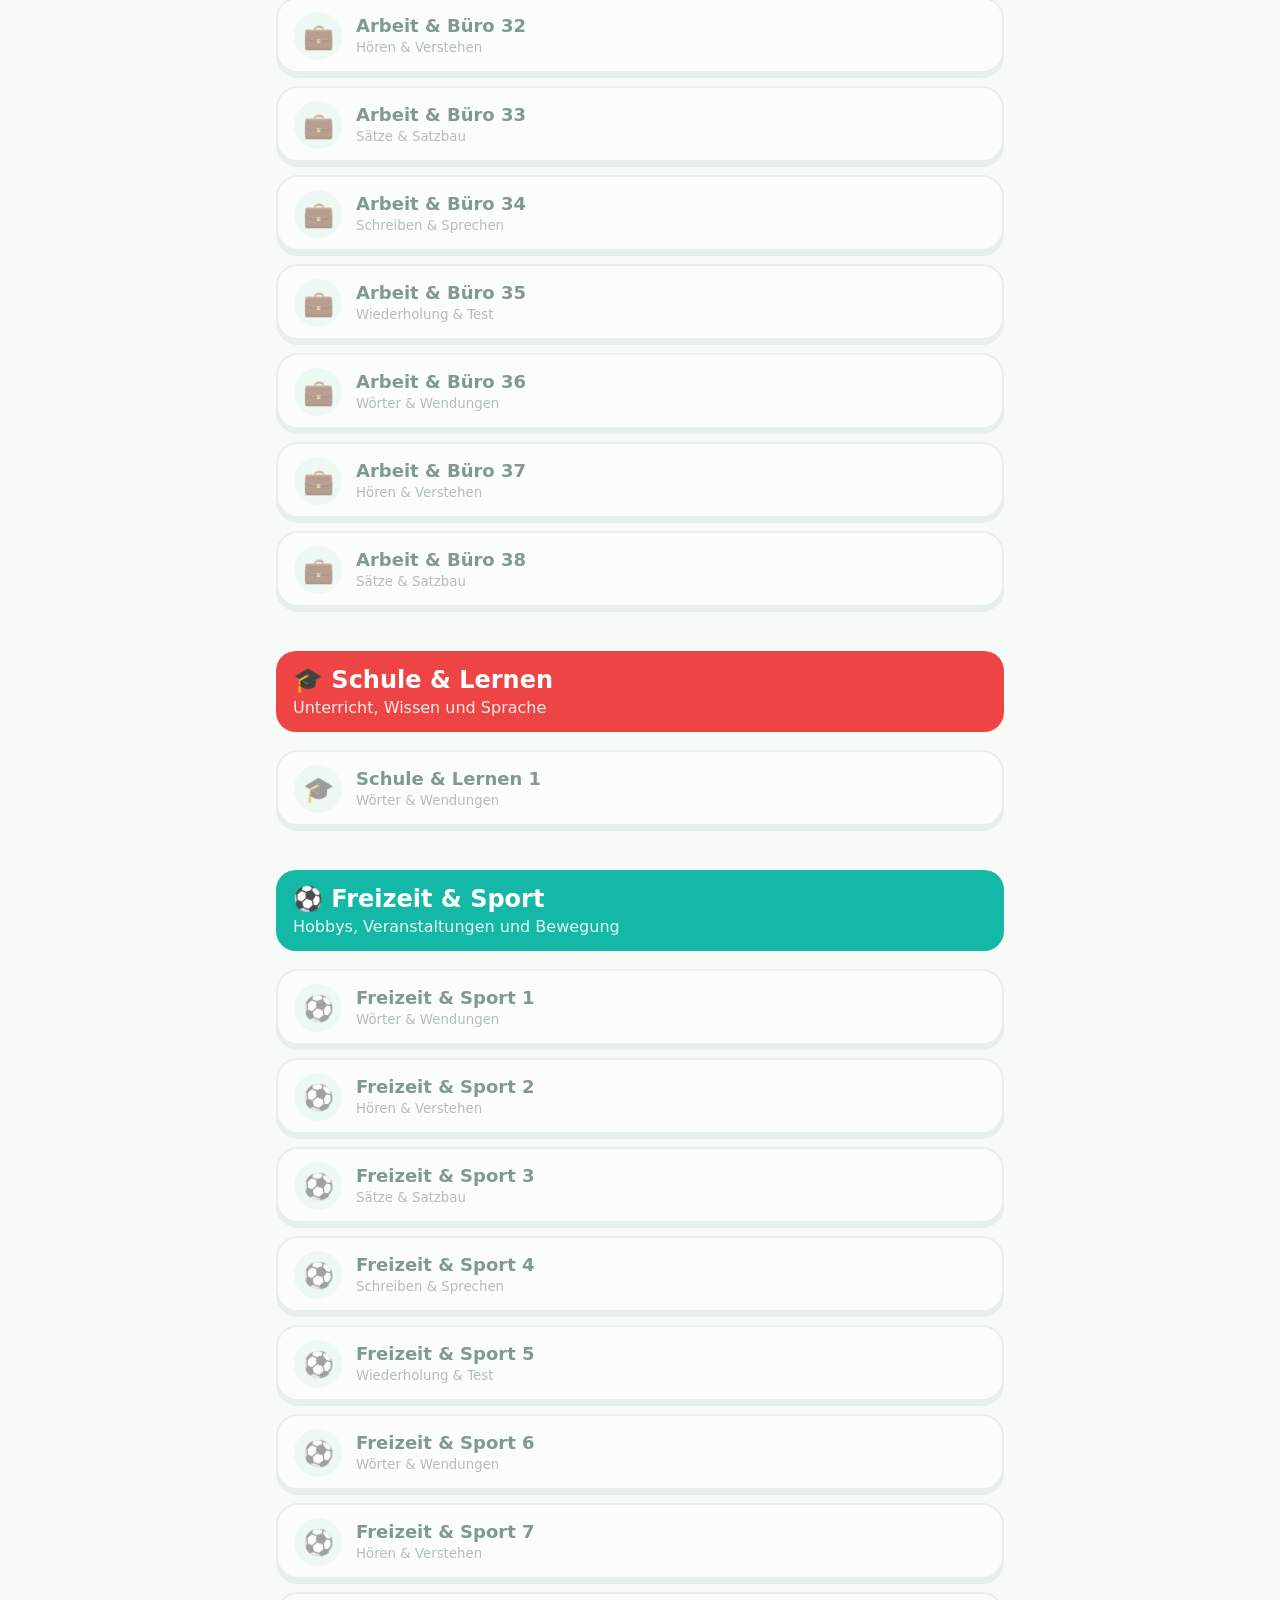
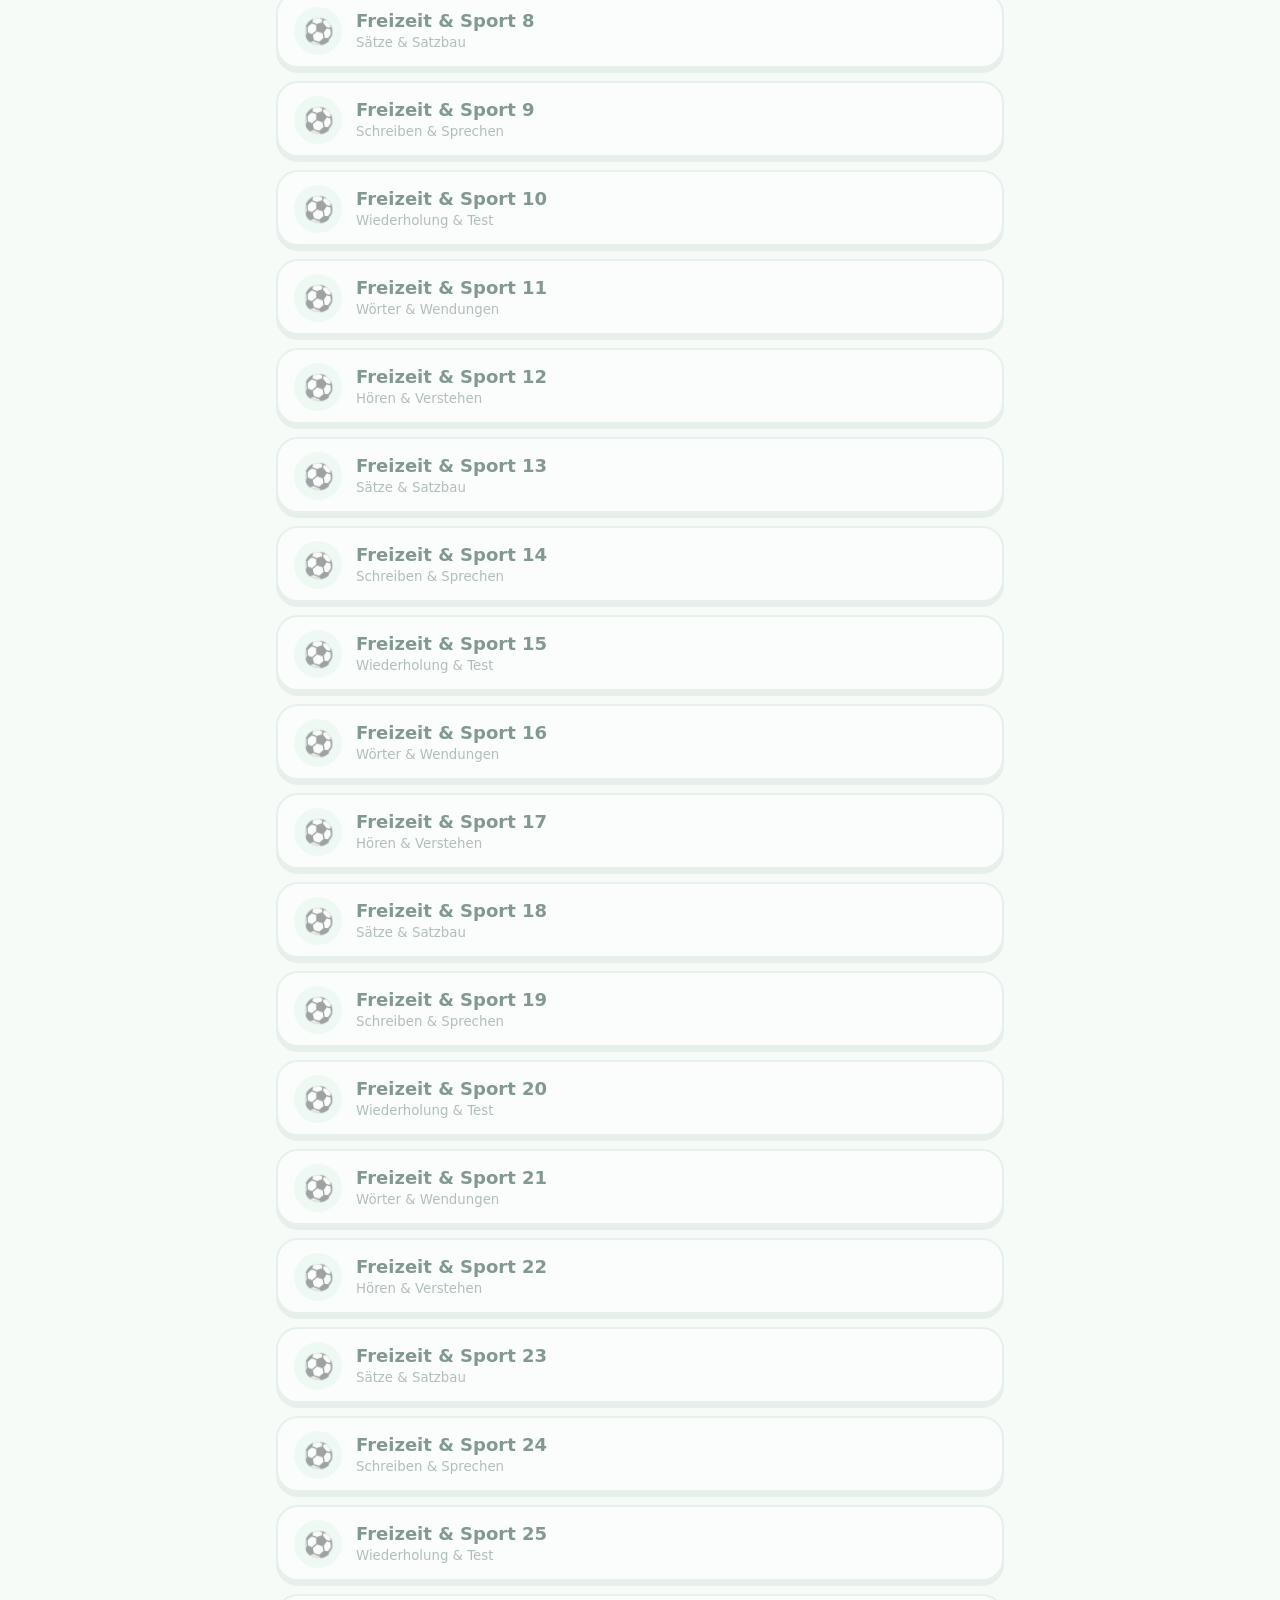
==== commit 76e95cac: "Add files via upload" ====
--- a/index.html
+++ b/index.html
@@ -1,41 +1,4 @@
-<!doctype html>
-<html lang="de">
-<head>
-<meta charset="utf-8">
-<meta name="viewport" content="width=device-width,initial-scale=1,viewport-fit=cover">
-<meta name="theme-color" content="#18a967">
-<title>Lumi Romanian</title>
-<link rel="manifest" href="manifest.webmanifest">
-<link rel="stylesheet" href="styles.css?v=18">
-</head>
-<body>
-<div id="app">
-  <header class="topbar">
-    <button class="brand" id="homeBrand" aria-label="Zur Lernübersicht"><img id="lumiLogo" alt="Lumi"><div><strong>Lumi</strong><span>ROMÂNĂ</span></div></button>
-    <div class="stats"><span>🔥 <b id="streak">0</b></span><span>💎 <b id="gems">100</b></span><span>⚡ <b id="xp">0</b></span></div>
-  </header>
-
-  <main id="main"></main>
-
-  <nav class="bottomNav" id="bottomNav">
-    <button data-view="learn" class="active">🏠<span>Lernen</span></button>
-    <button data-view="practice">🧠<span>Üben</span></button>
-    <button data-view="words">📚<span>Wörter</span></button>
-    <button data-view="progress">📈<span>Fortschritt</span></button>
-  </nav>
-</div>
-
-<div id="lesson" class="lesson hidden" aria-hidden="true">
-  <header class="lessonHeader">
-    <button id="closeLesson" class="iconBtn" aria-label="Übung schließen">✕</button>
-    <div class="progressTrack"><div id="lessonProgress"></div></div>
-    <div class="lessonCount" id="lessonCount"></div>
-  </header>
-  <main id="exercise"></main>
-</div>
-<div id="toast" class="toast"></div>
-<script src="data.js?v=18"></script>
-<script src="content.js?v=18"></script>
-<script src="app.js?v=18"></script>
-</body>
-</html>
+<!doctype html><html lang="de"><head><meta charset="utf-8"><meta name="viewport" content="width=device-width,initial-scale=1,viewport-fit=cover"><meta name="theme-color" content="#159b61"><title>Lumi Romanian 5000+</title><link rel="manifest" href="manifest.webmanifest"><link rel="stylesheet" href="styles.css?v=20"></head><body>
+<div id="app"><header class="topbar"><button class="brand" data-action="view" data-view="learn"><img id="lumiLogo" alt="Lumi"><div><strong>Lumi</strong><span>ULTRA</span></div></button><div class="stats"><span>🔥 <b id="streak">0</b></span><span>💎 <b id="gems">100</b></span><span>⚡ <b id="xp">0</b></span></div></header><main id="main"></main><nav id="bottomNav" class="bottomNav"><button data-action="view" data-view="learn">🏠<span>Lernen</span></button><button data-action="view" data-view="practice">🧠<span>Üben</span></button><button data-action="view" data-view="words">📚<span>Wörter</span></button><button data-action="view" data-view="progress">📈<span>Fortschritt</span></button></nav></div>
+<div id="lesson" class="lesson hidden"><header class="lessonHeader"><button class="iconBtn" data-action="close-lesson">✕</button><div class="progressTrack"><div id="lessonProgress"></div></div><div id="lessonCount"></div></header><main id="exercise"></main></div>
+<div id="toast" class="toast"></div><script src="data.js?v=20"></script><script src="content.js?v=20"></script><script src="app.js?v=20"></script></body></html>
--- a/styles.css
+++ b/styles.css
@@ -1 +1 @@
-:root{--green:#18a967;--green-dark:#087d49;--mint:#eafaf2;--ink:#103c2d;--muted:#73867e;--line:#dce9e2;--bg:#f7fbf9;--red:#e45b5b;--blue:#398dd7;--shadow:0 5px 0 rgba(13,79,54,.12)}*{box-sizing:border-box}html,body{margin:0;min-height:100%;font-family:system-ui,-apple-system,BlinkMacSystemFont,"Segoe UI",sans-serif;color:var(--ink);background:var(--bg)}button,input,textarea{font:inherit}.hidden{display:none!important}.topbar{position:sticky;top:0;z-index:20;display:flex;align-items:center;justify-content:space-between;padding:12px 16px;background:#fff;border-bottom:1px solid var(--line)}.brand{display:flex;align-items:center;gap:10px;border:0;background:none;padding:0;color:var(--ink)}.brand img{width:64px;height:58px;object-fit:contain}.brand strong{display:block;font-size:31px;line-height:1}.brand span{display:inline-block;margin-top:5px;padding:3px 8px;border-radius:999px;background:#ffe164;font-size:11px;font-weight:900}.stats{display:flex;gap:8px}.stats span{padding:10px 11px;border-radius:18px;background:#f2f6f4;font-size:16px;white-space:nowrap}#main{max-width:760px;margin:auto;padding:22px 16px 108px}.hero{display:flex;gap:16px;align-items:center;background:linear-gradient(145deg,#dff8eb,#fff);padding:20px;border:1px solid var(--line);border-radius:24px;box-shadow:var(--shadow)}.hero img{width:96px;height:96px;object-fit:contain}.hero h1{margin:0 0 7px;font-size:28px}.hero p{margin:0;color:var(--muted);line-height:1.45}.sectionCard{margin-top:28px}.sectionHead{position:sticky;top:83px;z-index:5;padding:15px 16px;border-radius:20px;color:#fff;background:var(--green);box-shadow:var(--shadow)}.sectionHead h2{margin:0;font-size:22px}.sectionHead p{margin:5px 0 0;opacity:.9}.path{display:flex;flex-direction:column;align-items:center;padding:22px 0 12px}.lessonNode{position:relative;width:92%;max-width:520px;min-height:80px;margin:8px 0;border:2px solid var(--line);border-radius:24px;background:#fff;color:var(--ink);box-shadow:0 5px 0 #d8e5de;text-align:left;padding:14px 18px 14px 84px}.lessonNode:nth-child(even){transform:translateX(25px)}.lessonNode:nth-child(odd){transform:translateX(-25px)}.lessonNode .nodeIcon{position:absolute;left:17px;top:13px;width:52px;height:52px;display:grid;place-items:center;border-radius:50%;background:var(--mint);font-size:27px}.lessonNode strong{display:block;font-size:18px}.lessonNode small{display:block;color:var(--muted);margin-top:5px}.lessonNode.locked{opacity:.48;box-shadow:none}.lessonNode.completed{border-color:var(--green)}.lessonNode.completed .nodeIcon{background:var(--green);color:#fff}.panel{background:#fff;border:1px solid var(--line);border-radius:24px;padding:20px;box-shadow:var(--shadow);margin-bottom:16px}.panel h1,.panel h2{margin-top:0}.quickGrid{display:grid;grid-template-columns:repeat(2,minmax(0,1fr));gap:12px}.quickBtn{padding:18px;border:2px solid var(--line);border-radius:20px;background:#fff;color:var(--ink);font-weight:800}.search{width:100%;padding:15px 17px;border:2px solid var(--line);border-radius:18px;background:#fff}.wordList{margin-top:14px;display:grid;gap:9px}.wordRow{display:grid;grid-template-columns:1fr 1fr auto;gap:10px;align-items:center;padding:13px 15px;border:1px solid var(--line);border-radius:16px;background:#fff}.wordRow button{border:0;background:var(--mint);border-radius:12px;padding:9px}.bar{height:14px;border-radius:99px;background:#e7eeea;overflow:hidden}.bar>div{height:100%;background:var(--green)}.bottomNav{position:fixed;left:0;right:0;bottom:0;z-index:30;display:grid;grid-template-columns:repeat(4,1fr);background:#fff;border-top:1px solid var(--line);padding:8px 5px calc(8px + env(safe-area-inset-bottom))}.bottomNav button{border:0;background:none;color:#819087;font-weight:800;font-size:24px}.bottomNav span{display:block;font-size:12px;margin-top:4px}.bottomNav button.active{color:var(--green)}.lesson{position:fixed;inset:0;z-index:50;background:var(--bg);overflow:auto}.lessonHeader{position:sticky;top:0;z-index:8;display:grid;grid-template-columns:48px 1fr 55px;gap:12px;align-items:center;padding:12px 15px;background:#fff;border-bottom:1px solid var(--line)}.iconBtn{width:44px;height:44px;border:0;border-radius:50%;background:#eef4f1;color:var(--ink);font-size:23px;font-weight:900}.progressTrack{height:14px;border-radius:99px;background:#e3ece7;overflow:hidden}.progressTrack div{height:100%;background:var(--green);transition:.2s}.lessonCount{text-align:center;font-weight:800}.exerciseCard{max-width:690px;margin:22px auto 140px;padding:0 16px}.mascotBubble{display:flex;align-items:center;gap:12px;margin-bottom:18px}.mascotBubble img{width:74px;height:74px;object-fit:contain}.bubble{background:#fff;border:2px solid var(--line);border-radius:20px;padding:14px 17px;font-weight:800}.exerciseCard h1{font-size:30px;margin:16px 0}.prompt{padding:22px;border:2px solid var(--line);border-radius:22px;background:#fff;font-size:27px;font-weight:850;text-align:center}.translation{margin-top:12px;padding:13px 16px;border-radius:16px;background:var(--mint);color:#49675b}.audioRow{display:flex;gap:12px;margin:16px 0}.btn,.answer,.chip{border:2px solid var(--line);border-radius:18px;background:#fff;color:var(--ink);font-weight:800;box-shadow:0 4px 0 #dce7e1}.btn{padding:15px 20px}.btn.primary{background:var(--green);border-color:var(--green);color:#fff;box-shadow:0 5px 0 var(--green-dark)}.btn.blue{background:var(--blue);border-color:var(--blue);color:#fff;box-shadow:0 5px 0 #176eb5}.btn.wide{width:100%}.answers{display:grid;gap:12px;margin-top:20px}.answer{padding:18px;font-size:18px}.answer.selected{border-color:var(--green);background:#e0f8eb}.answer.wrong{border-color:var(--red);background:#fff0f0}.typed{width:100%;margin-top:18px;padding:17px;border:2px solid var(--line);border-radius:18px;background:#fff;font-size:19px}.chips,.target{display:flex;flex-wrap:wrap;gap:10px;min-height:64px;padding:14px;margin-top:15px;border:2px dashed var(--line);border-radius:18px}.chip{padding:12px 15px}.chip.used{opacity:.25}.feedback{position:sticky;bottom:0;z-index:7;margin:25px -16px -140px;padding:19px 18px calc(20px + env(safe-area-inset-bottom));background:#e6faef;border-top:1px solid #bde9cf}.feedback.bad{background:#fff0f0;border-color:#facaca}.feedback h2{margin:0 0 6px}.feedback p{margin:5px 0}.feedbackActions{display:flex;gap:10px;margin-top:14px}.feedbackActions .btn{flex:1}.recordBox{margin-top:16px;padding:18px;border:2px solid var(--line);border-radius:20px;background:#fff}.recordStatus{margin:12px 0;color:var(--muted)}audio{width:100%;margin-top:12px}.wordTokens{display:flex;flex-wrap:wrap;justify-content:center;gap:8px}.token{border:0;background:#eef9f3;border-bottom:3px dotted var(--green);border-radius:12px;padding:8px 10px;font-weight:800;color:var(--ink)}.token small{display:none;color:var(--green);margin-top:4px}.token.revealed small{display:block}.toast{position:fixed;left:50%;bottom:95px;z-index:100;transform:translate(-50%,20px);opacity:0;pointer-events:none;padding:12px 18px;border-radius:14px;background:#123d30;color:#fff;transition:.2s}.toast.show{opacity:1;transform:translate(-50%,0)}@media(max-width:520px){.brand strong{font-size:27px}.brand img{width:58px}.stats span{padding:9px 8px}.lessonNode:nth-child(n){transform:none;width:100%}.exerciseCard h1{font-size:27px}.quickGrid{grid-template-columns:1fr}.feedbackActions{flex-direction:column}.prompt{font-size:24px}}
+:root{--g:#18aa68;--gd:#087b48;--ink:#103a2c;--muted:#70847b;--line:#d9e7df;--bg:#f6fbf8;--mint:#eaf9f1;--red:#e45757;--blue:#398fd8}*{box-sizing:border-box}html,body{margin:0;min-height:100%;font-family:system-ui,-apple-system,BlinkMacSystemFont,"Segoe UI",sans-serif;background:var(--bg);color:var(--ink)}button,input,textarea{font:inherit}.hidden{display:none!important}.topbar{position:sticky;top:0;z-index:20;display:flex;align-items:center;justify-content:space-between;background:#fff;border-bottom:1px solid var(--line);padding:12px 16px}.brand{display:flex;align-items:center;gap:10px;border:0;background:none;color:inherit}.brand img{width:72px;height:64px;object-fit:contain}.brand strong{font-size:31px;display:block;line-height:1}.brand span{display:inline-block;background:#ffe067;padding:3px 10px;border-radius:99px;font-size:12px;font-weight:900}.stats{display:flex;gap:8px}.stats span{background:#f1f6f3;padding:10px;border-radius:18px;font-size:17px}#main{max-width:760px;margin:auto;padding:20px 16px 115px}.hero,.panel,.toolCard{background:#fff;border:1px solid var(--line);border-radius:24px;padding:20px;box-shadow:0 5px 0 rgba(15,85,57,.1)}.hero{display:flex;gap:15px;align-items:center;background:linear-gradient(145deg,#dff7ea,#fff)}.hero img{width:96px;height:96px;object-fit:contain}.hero h1,.panel h1,.panel h2{margin:0 0 8px}.hero p,.muted{color:var(--muted)}.tools{display:grid;gap:14px;margin:20px 0}.toolCard{display:flex;align-items:center;gap:16px;text-align:left;width:100%;color:inherit}.toolCard .ico{font-size:34px}.toolCard strong{font-size:20px;display:block}.toolCard small{font-size:15px;color:var(--muted)}.section{margin-top:26px}.sectionHead{color:#fff;padding:15px 17px;border-radius:20px;background:var(--g)}.sectionHead h2{margin:0}.sectionHead p{margin:4px 0 0;opacity:.9}.path{display:grid;gap:13px;padding:18px 0}.lessonNode{width:100%;position:relative;border:2px solid var(--line);border-radius:22px;background:#fff;color:inherit;text-align:left;padding:16px 17px 16px 78px;box-shadow:0 5px 0 #d8e5de}.lessonNode .nodeIcon{position:absolute;left:16px;top:13px;width:48px;height:48px;border-radius:50%;display:grid;place-items:center;background:var(--mint);font-size:25px}.lessonNode strong{display:block;font-size:18px}.lessonNode small{display:block;color:var(--muted);margin-top:4px}.lessonNode.locked{opacity:.5}.lessonNode.completed{border-color:var(--g)}.grid2{display:grid;grid-template-columns:1fr 1fr;gap:13px}.quickBtn,.btn,.answer,.chip{border:2px solid var(--line);background:#fff;color:inherit;border-radius:18px;font-weight:800;box-shadow:0 4px 0 #dbe6e0}.quickBtn{padding:20px}.btn{padding:14px 18px}.btn.primary{background:var(--g);border-color:var(--g);color:#fff;box-shadow:0 5px 0 var(--gd)}.btn.blue{background:var(--blue);border-color:var(--blue);color:#fff}.wide{width:100%}.search,.typed{width:100%;padding:16px;border:2px solid var(--line);border-radius:17px;background:#fff;font-size:18px}.wordList{display:grid;gap:9px;margin-top:14px}.wordRow{display:grid;grid-template-columns:1fr 1fr auto;gap:8px;align-items:center;background:#fff;border:1px solid var(--line);border-radius:16px;padding:12px}.bottomNav{position:fixed;z-index:30;left:0;right:0;bottom:0;background:#fff;border-top:1px solid var(--line);display:grid;grid-template-columns:repeat(4,1fr);padding:8px 4px calc(8px + env(safe-area-inset-bottom))}.bottomNav button{border:0;background:none;color:#829188;font-weight:800;font-size:24px}.bottomNav span{display:block;font-size:12px}.bottomNav .active{color:var(--g)}.lesson{position:fixed;inset:0;z-index:50;background:var(--bg);overflow:auto}.lessonHeader{position:sticky;top:0;z-index:10;background:#fff;border-bottom:1px solid var(--line);display:grid;grid-template-columns:48px 1fr 55px;gap:12px;align-items:center;padding:12px}.iconBtn{width:44px;height:44px;border:0;border-radius:50%;background:#eef4f1;font-size:22px;font-weight:900}.progressTrack{height:14px;background:#e3ece7;border-radius:99px;overflow:hidden}.progressTrack div{height:100%;background:var(--g)}.exerciseCard{max-width:690px;margin:22px auto 120px;padding:0 16px}.mascotBubble{display:flex;gap:12px;align-items:center}.mascotBubble img{width:72px;height:72px;object-fit:contain}.bubble{background:#fff;border:2px solid var(--line);border-radius:19px;padding:13px 16px;font-weight:800}.prompt{margin-top:16px;background:#fff;border:2px solid var(--line);border-radius:22px;padding:22px;font-size:26px;font-weight:850;text-align:center}.answers{display:grid;gap:12px;margin-top:18px}.answer{padding:18px;font-size:18px}.answer.correct{border-color:var(--g);background:#dff7e9}.answer.wrong{border-color:var(--red);background:#fff0f0}.audioRow,.feedbackActions{display:flex;gap:10px;margin-top:16px}.audioRow>*{flex:1}.chips,.target{display:flex;flex-wrap:wrap;gap:9px;min-height:65px;padding:13px;margin-top:14px;border:2px dashed var(--line);border-radius:17px}.chip{padding:11px 14px}.chip.used{opacity:.25}.feedback{margin-top:20px;border-radius:20px;padding:18px;background:#e5f9ee;border:1px solid #b9e7cc}.feedback.bad{background:#fff0f0;border-color:#f5c5c5}.feedback h2{margin:0 0 8px}.recordBox{margin-top:17px;background:#fff;border:2px solid var(--line);border-radius:20px;padding:17px}.recordStatus{margin:12px 0;color:var(--muted)}audio{width:100%}.translation{margin-top:13px;background:var(--mint);padding:13px 15px;border-radius:15px}.dialogue{display:grid;gap:10px}.turn{padding:13px;border-radius:17px;background:#fff;border:1px solid var(--line)}.turn b{color:var(--g)}.grammarEx{margin-top:10px;padding:12px;background:var(--mint);border-radius:14px}.toast{position:fixed;z-index:100;bottom:100px;left:50%;transform:translate(-50%,15px);opacity:0;background:#103b2d;color:#fff;padding:12px 17px;border-radius:14px;pointer-events:none}.toast.show{opacity:1;transform:translate(-50%,0)}@media(max-width:540px){.brand img{width:62px}.brand strong{font-size:27px}.stats span{padding:9px 7px}.grid2{grid-template-columns:1fr}.feedbackActions{flex-direction:column}.prompt{font-size:23px}}
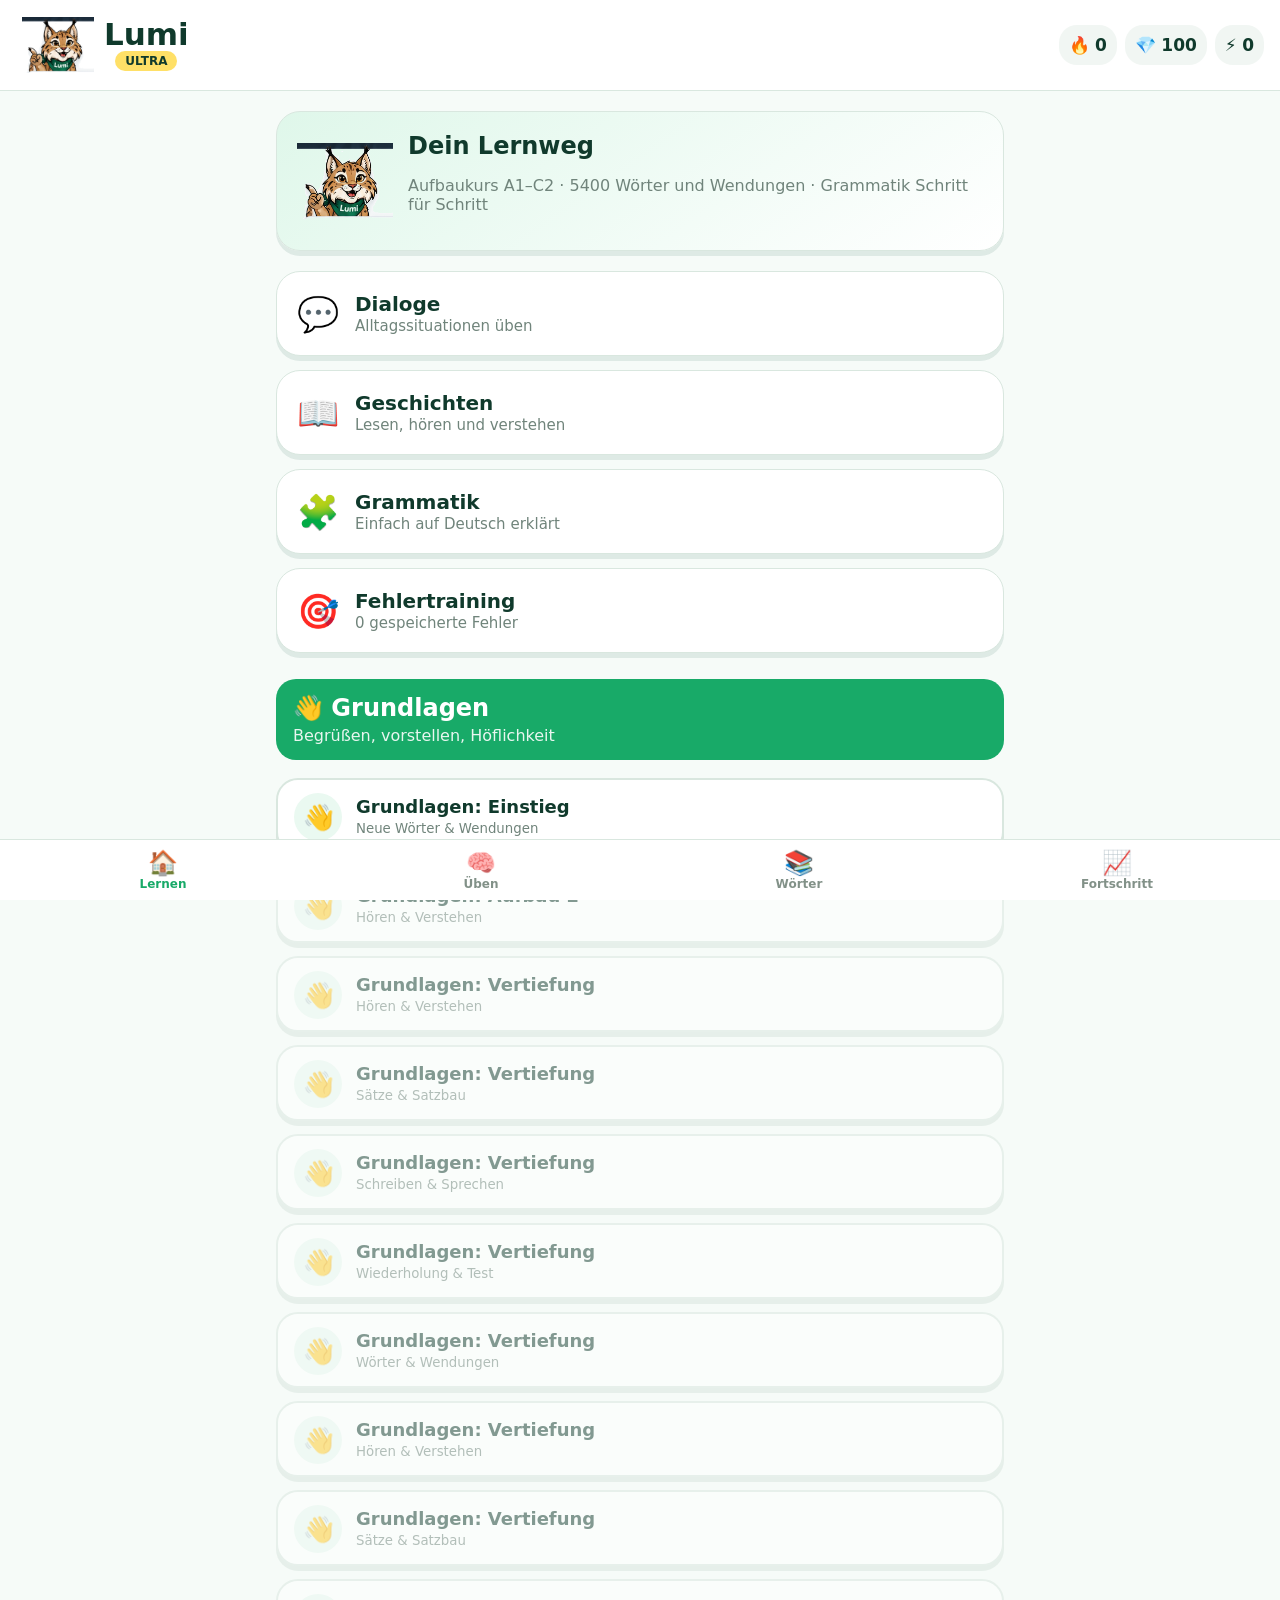
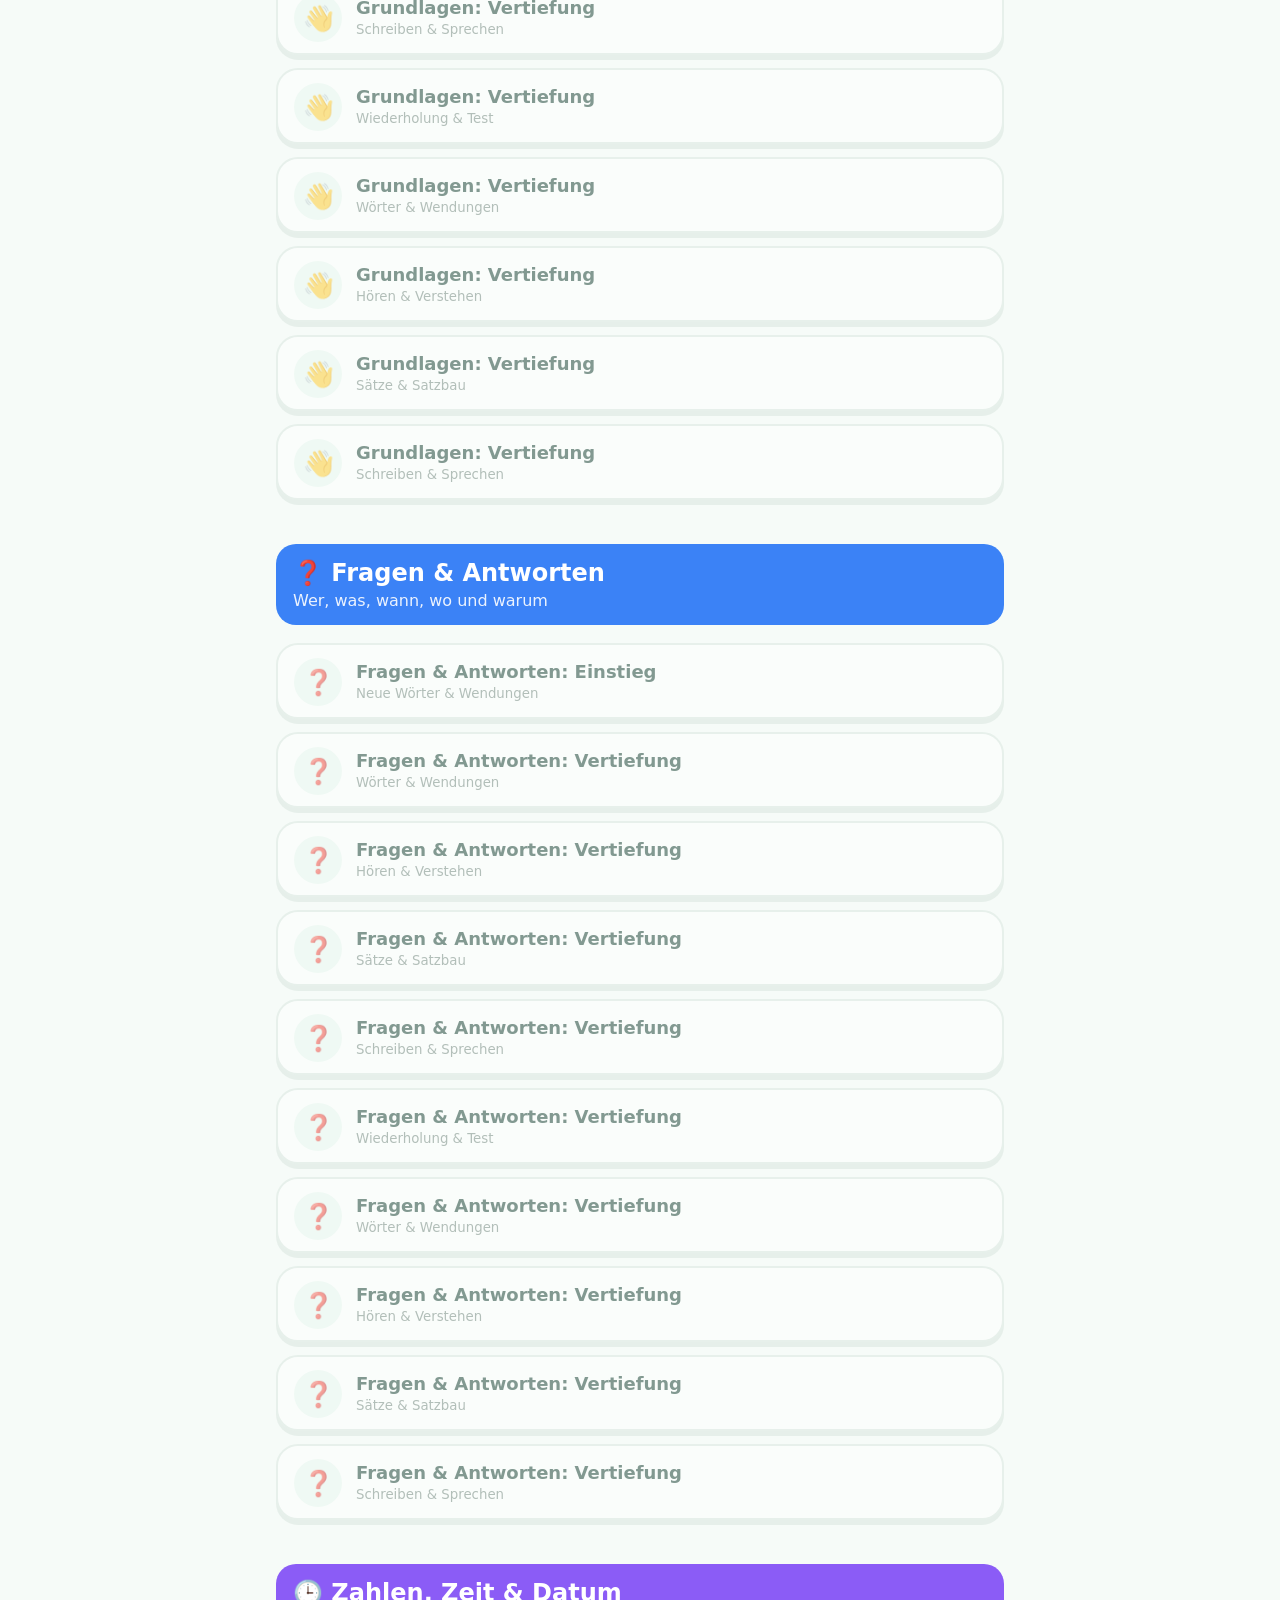
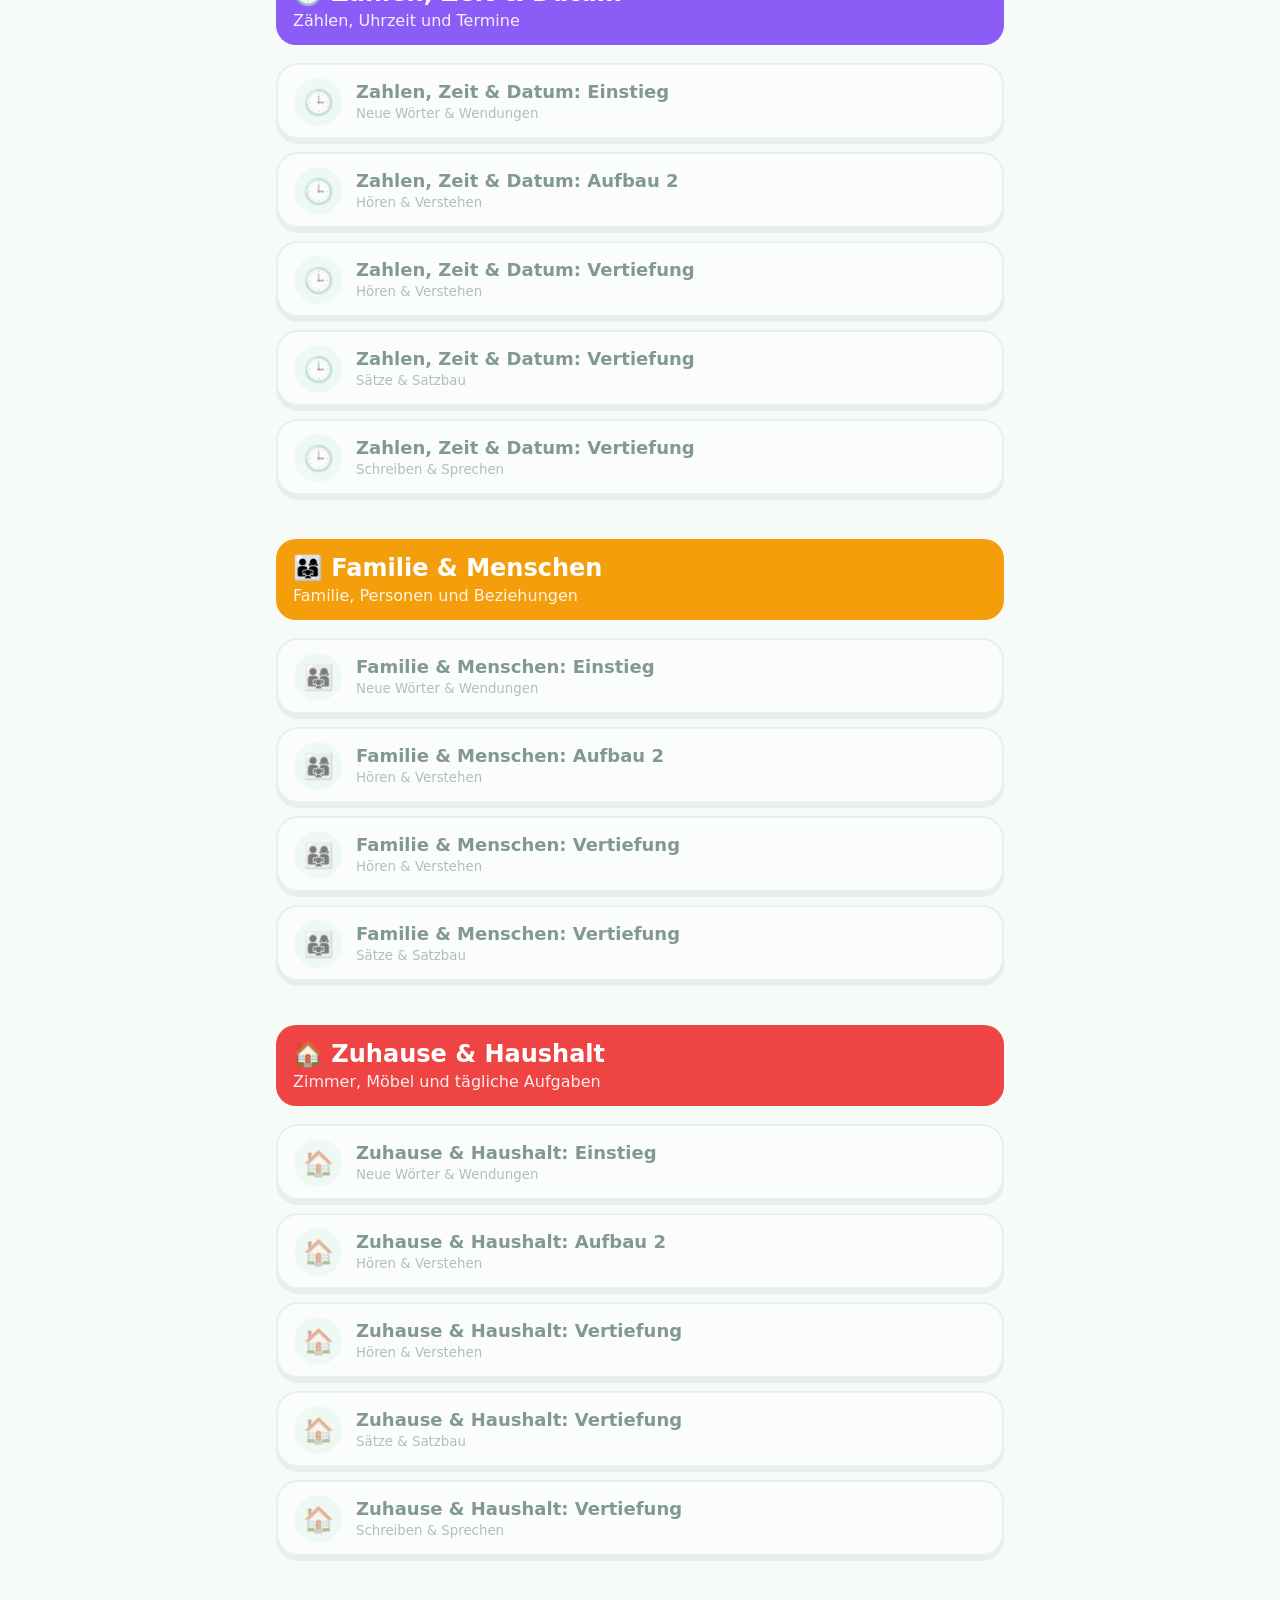
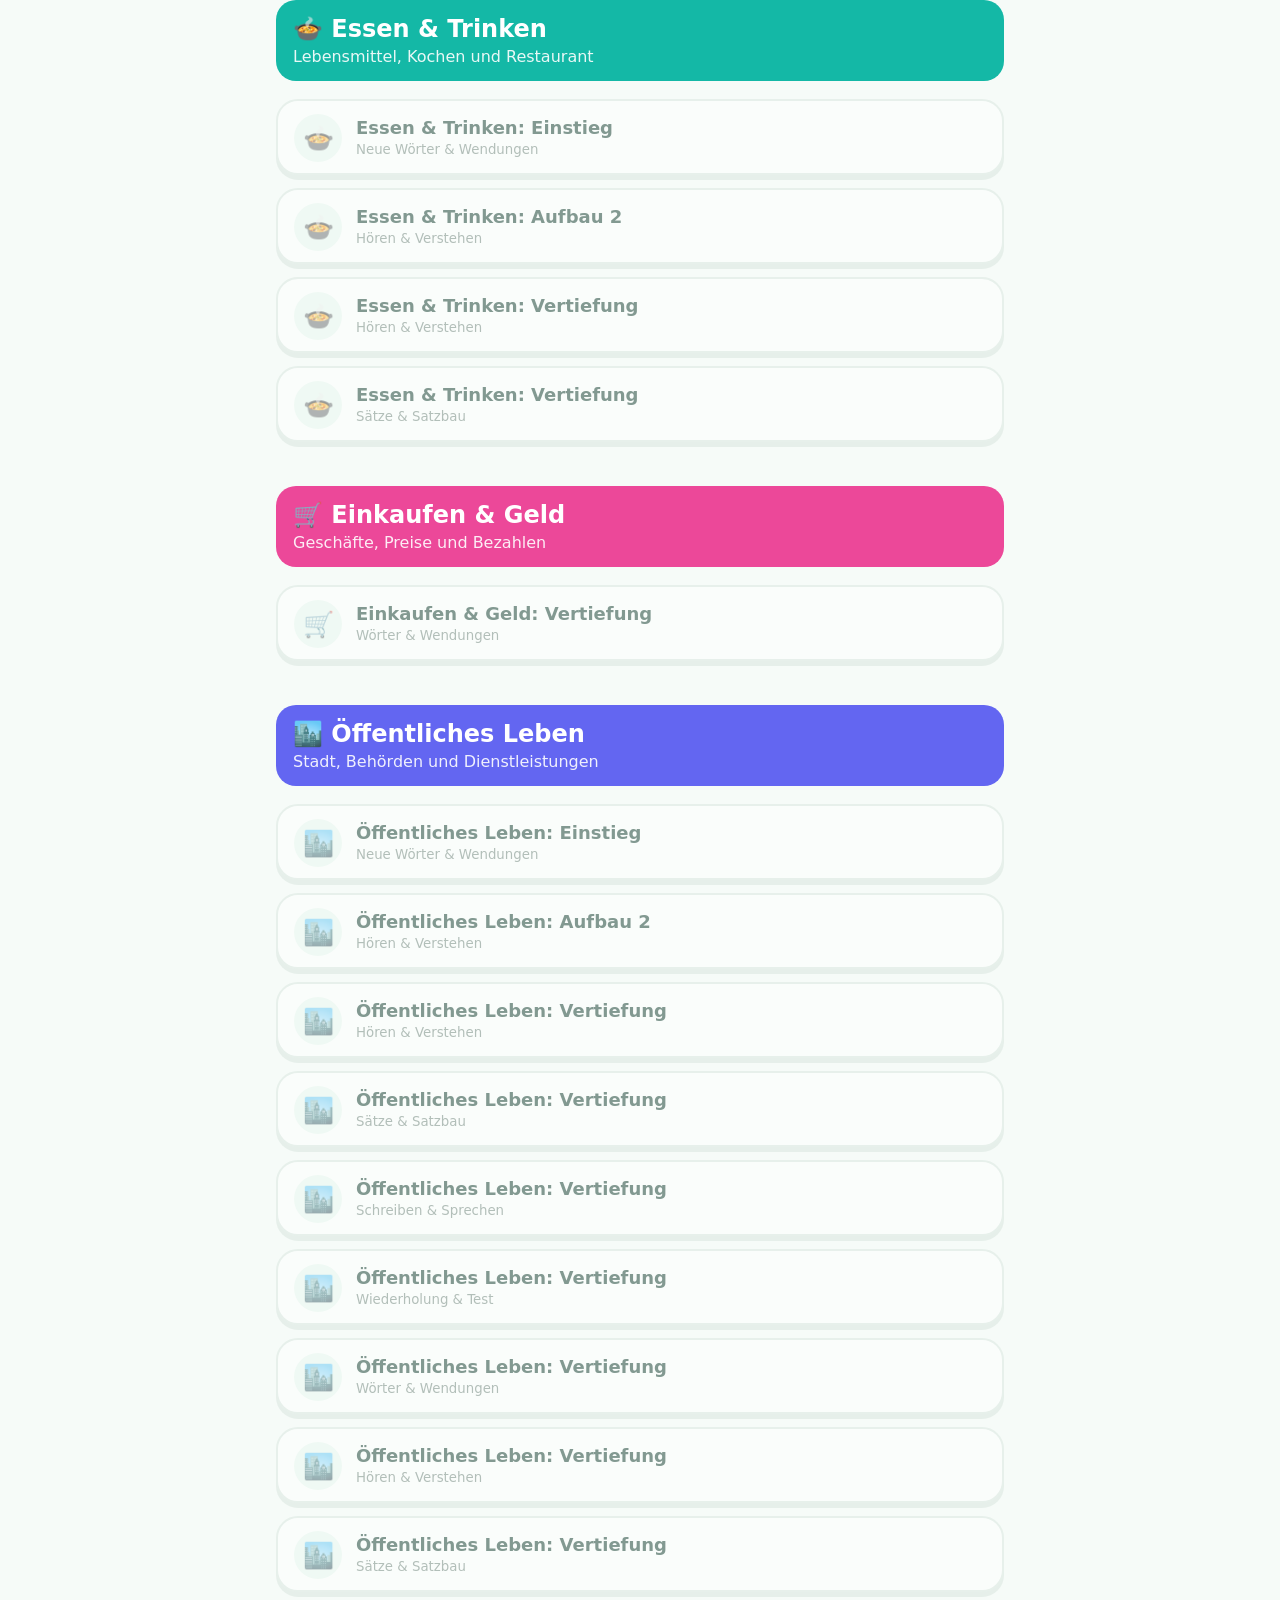
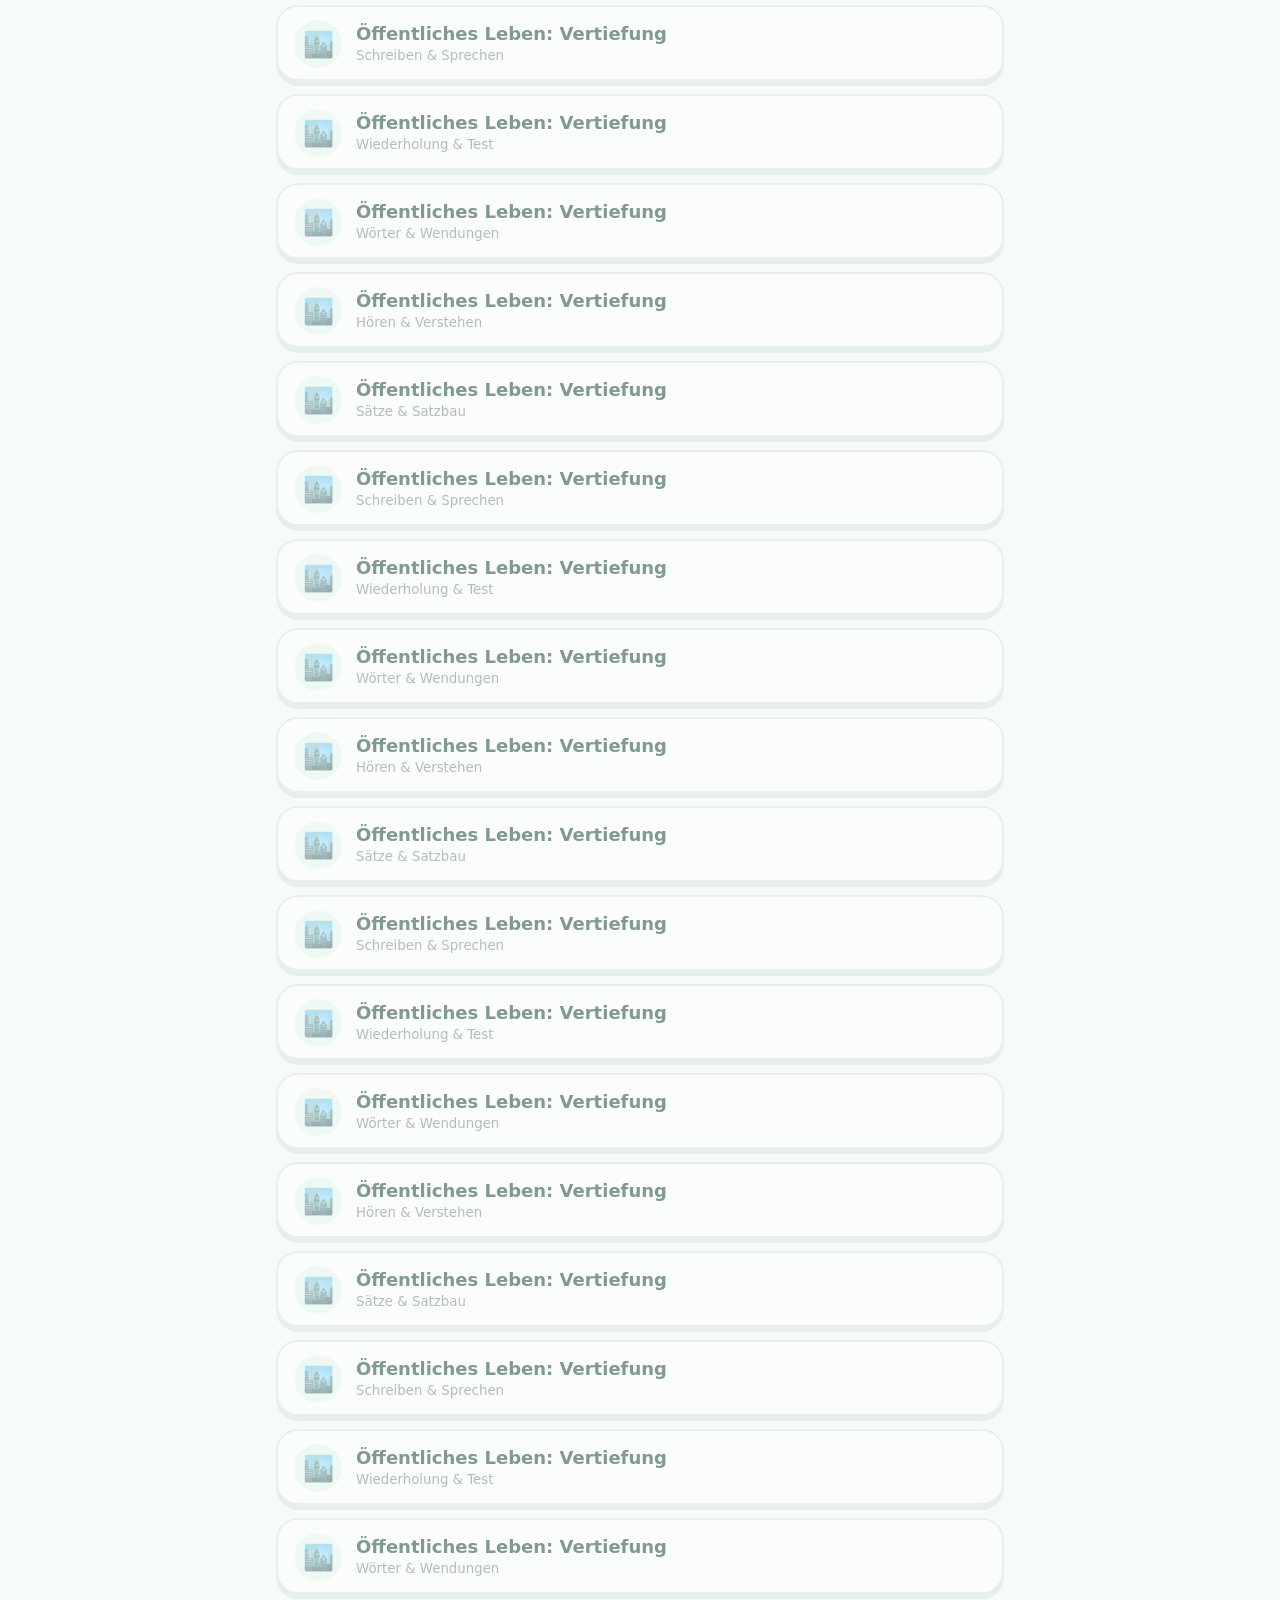
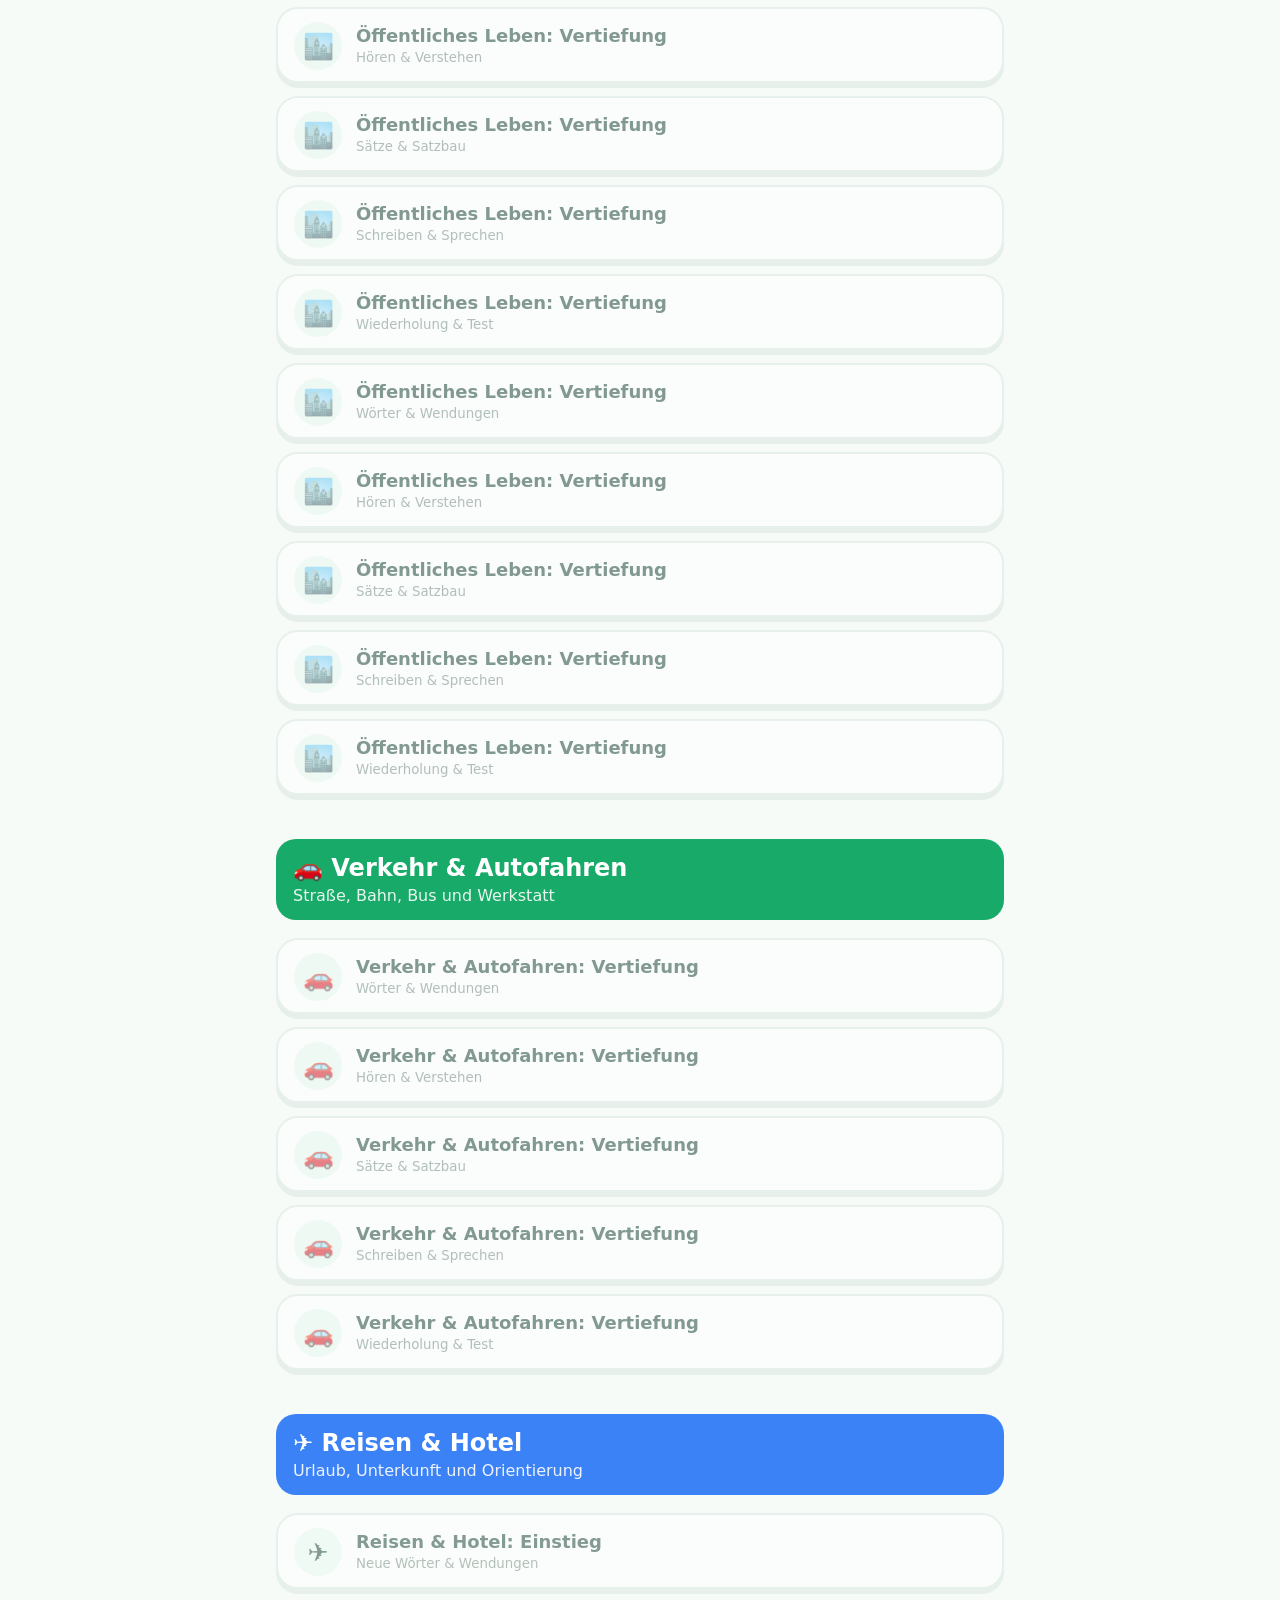
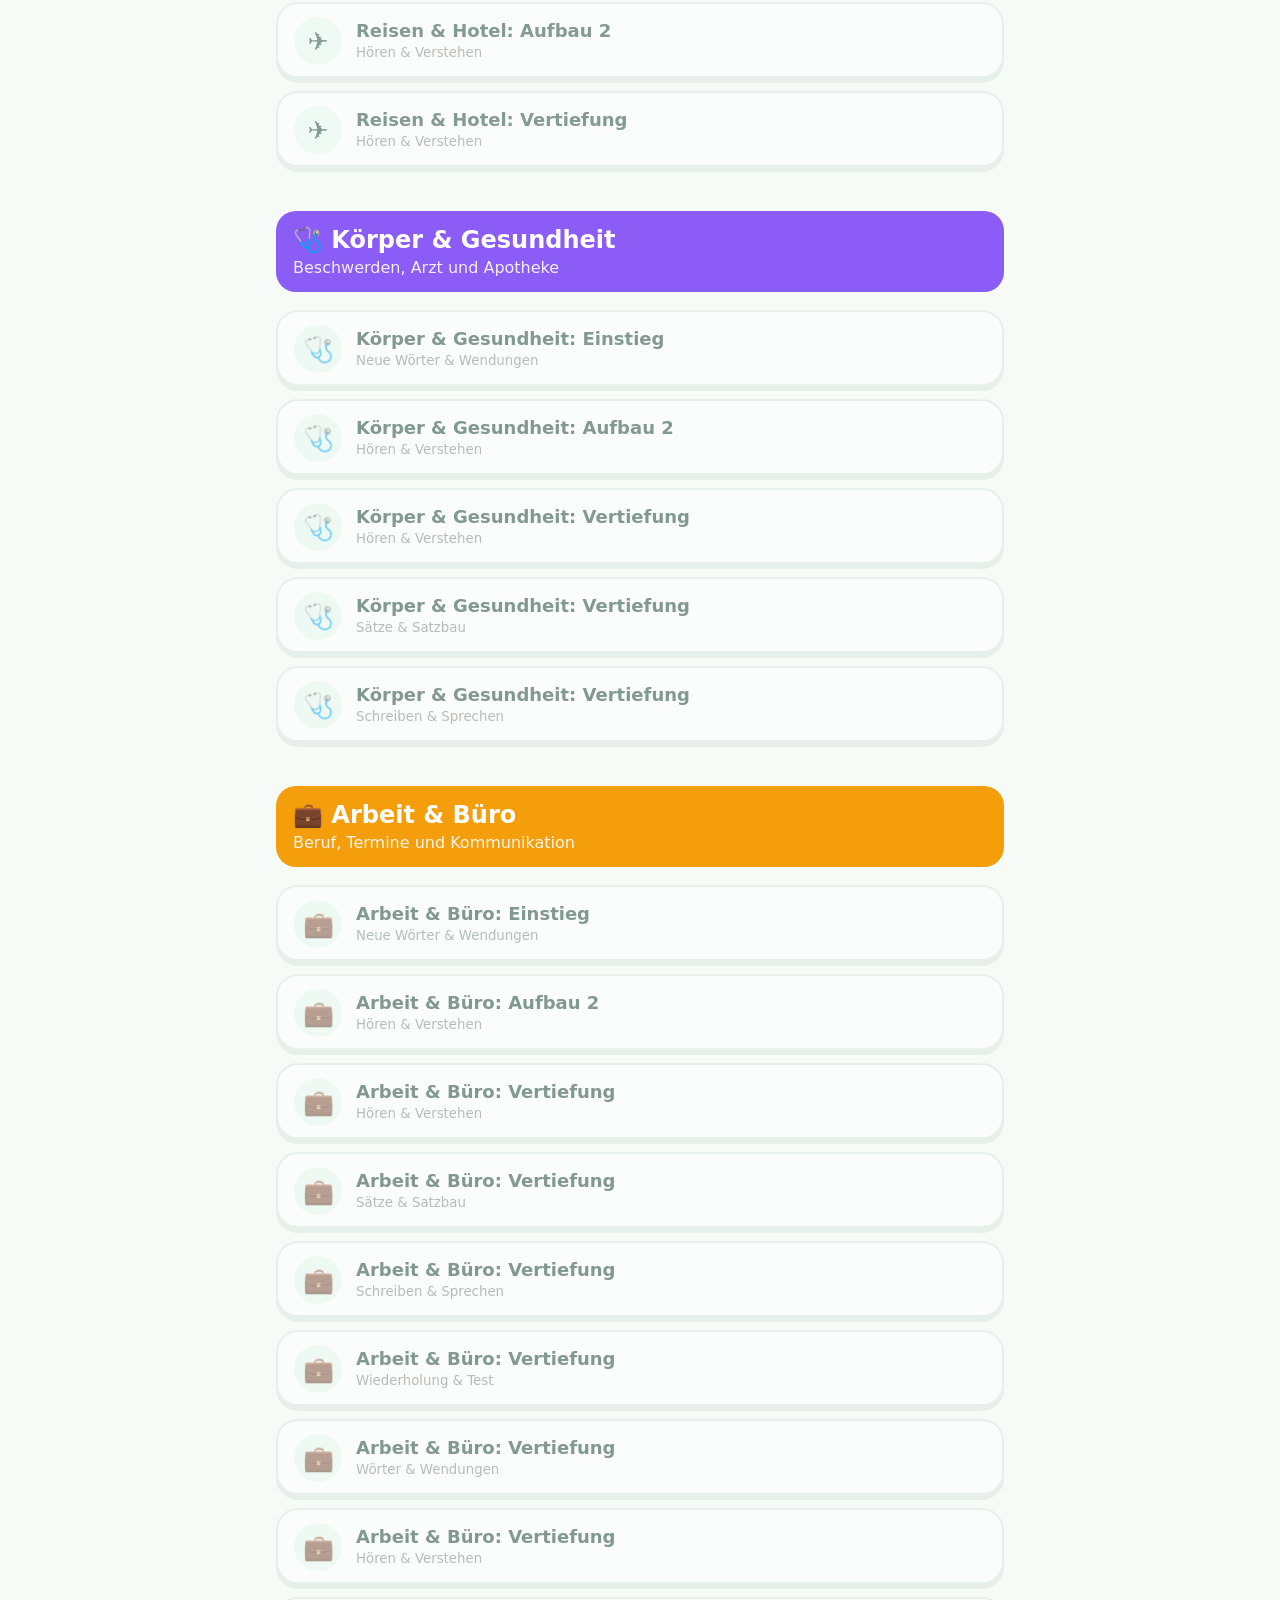
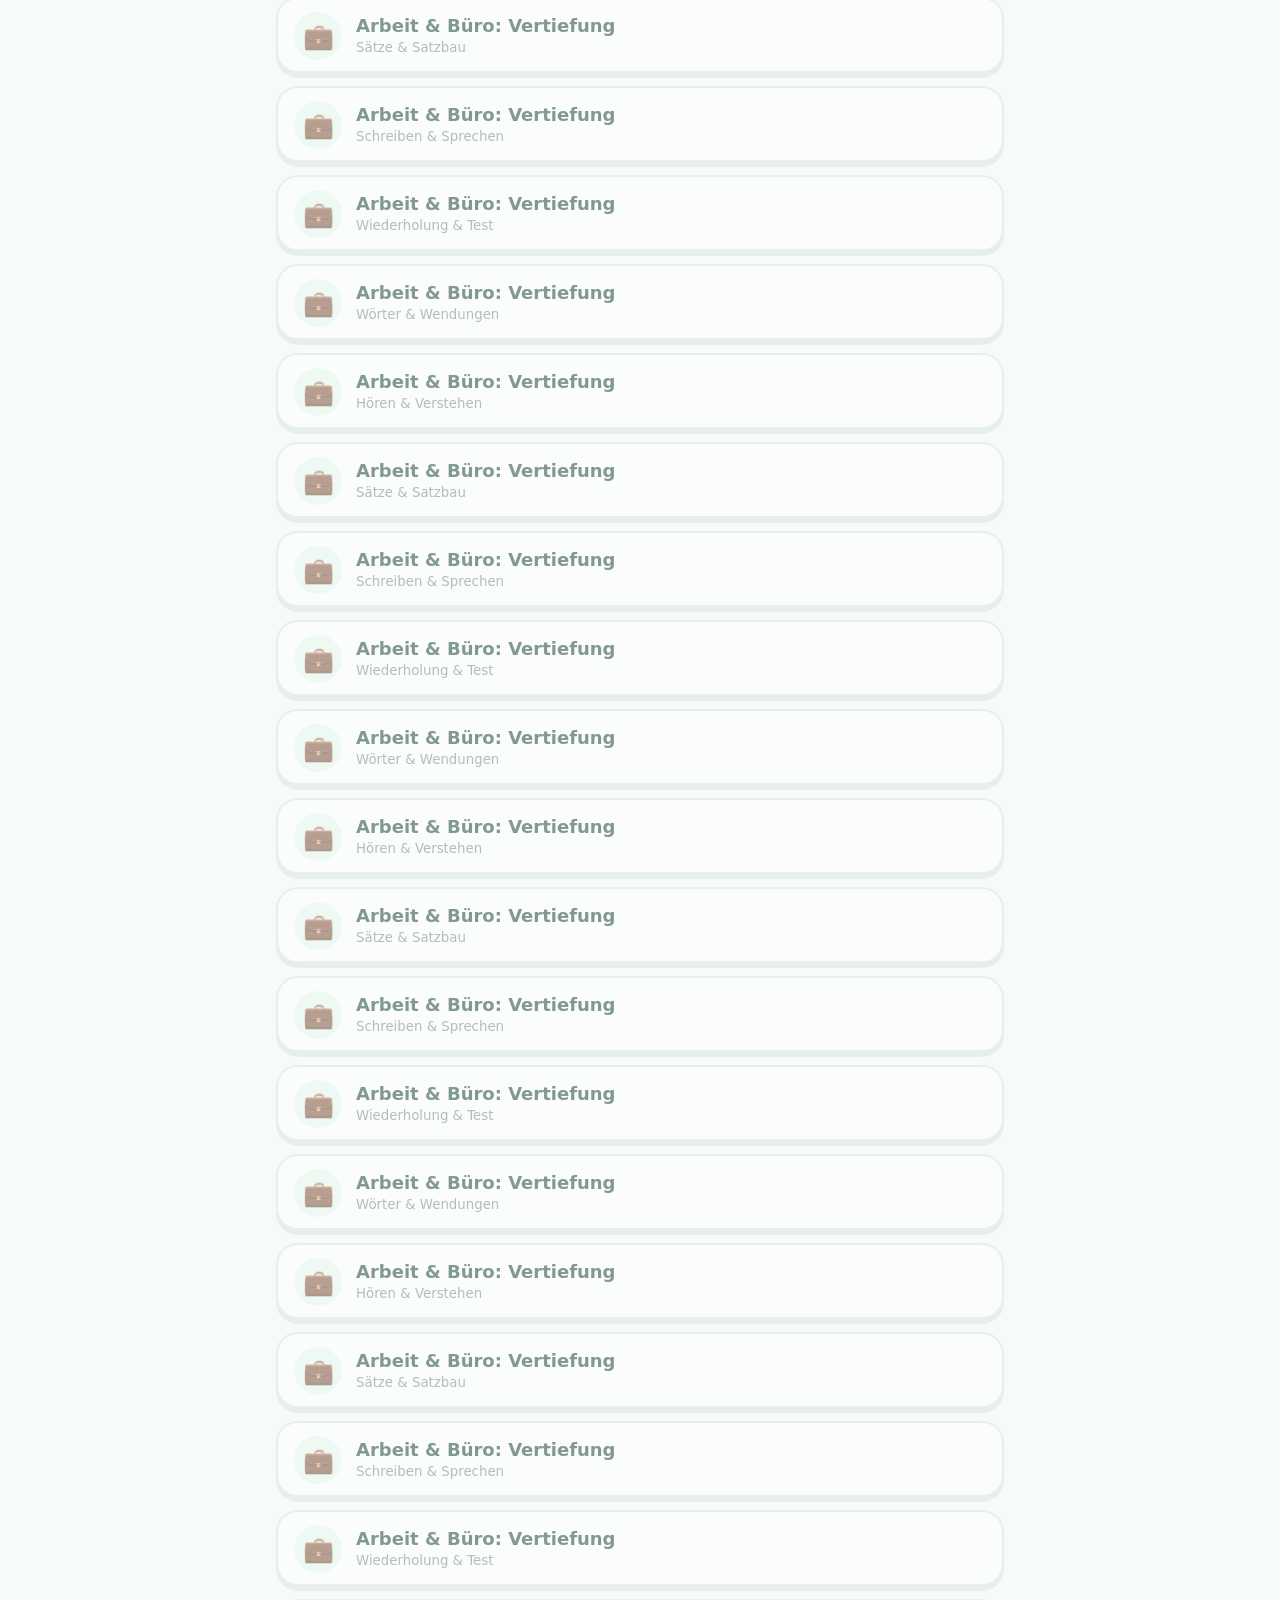
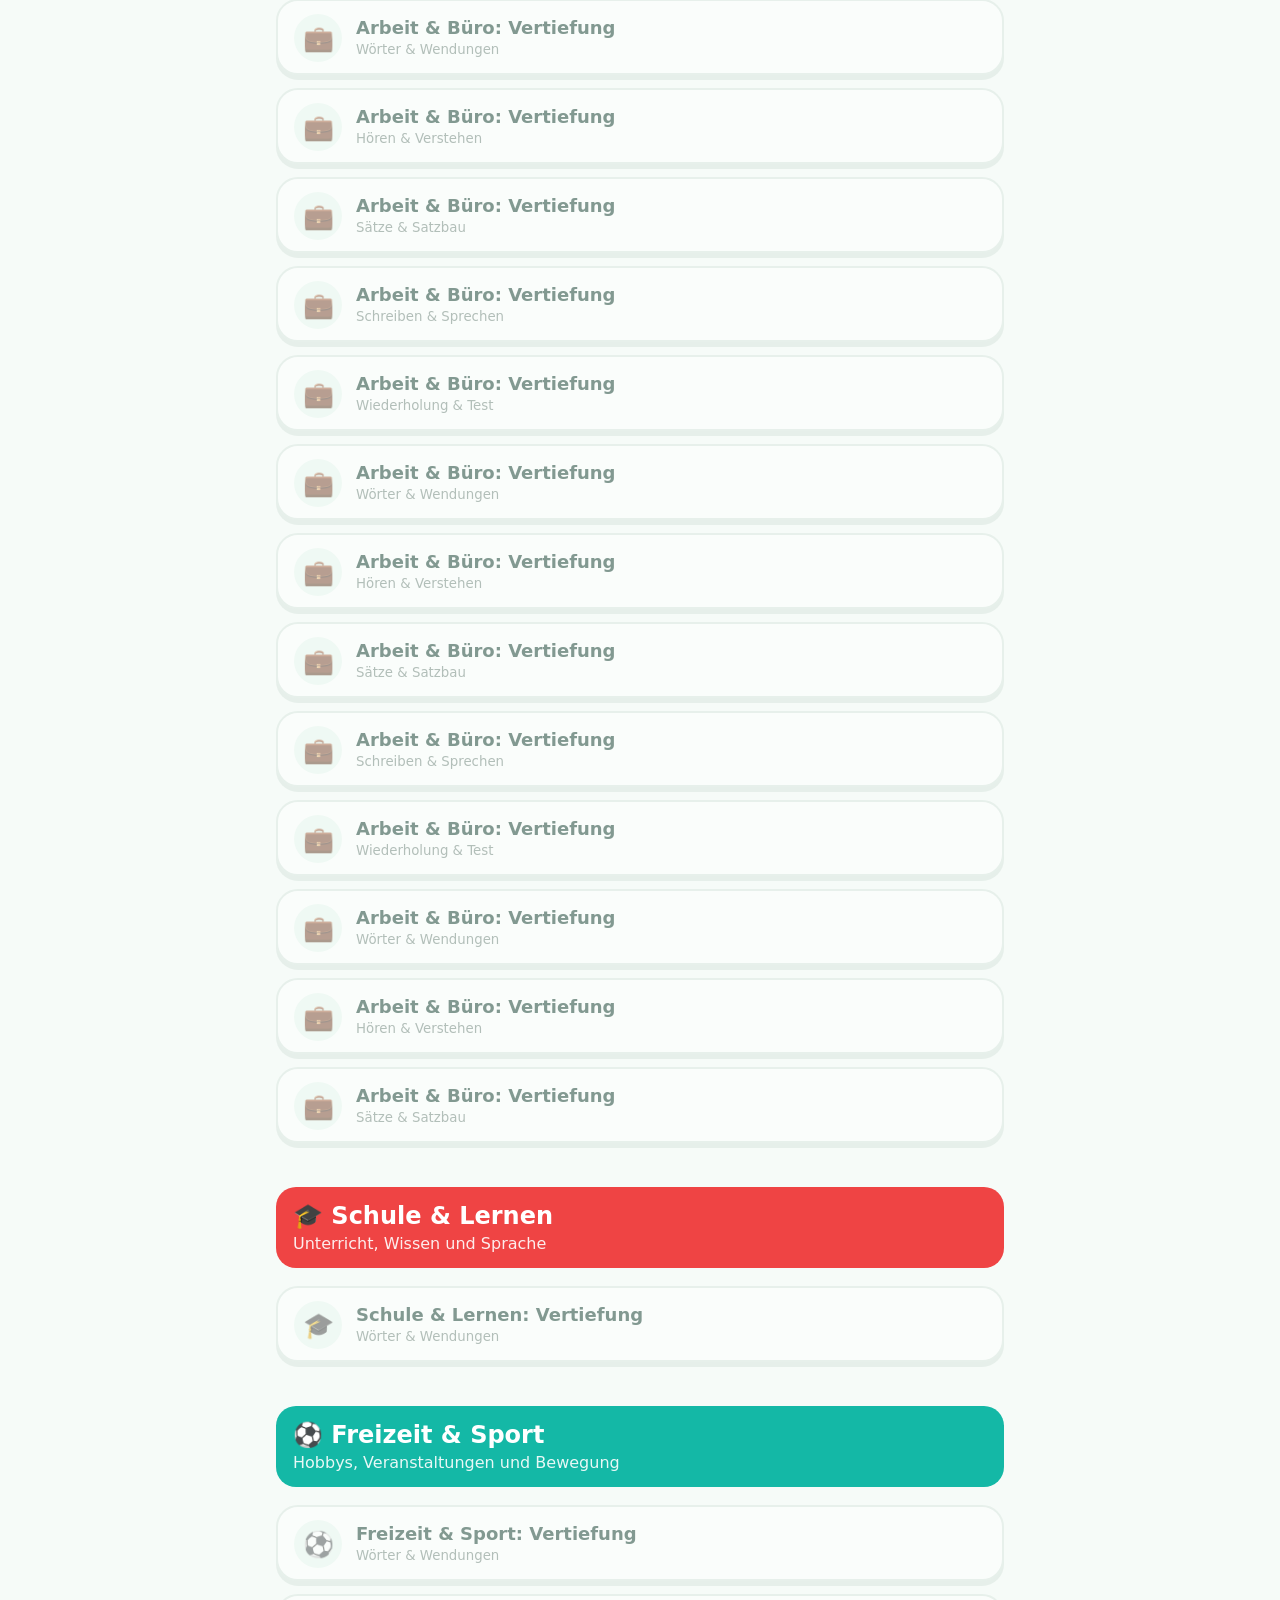
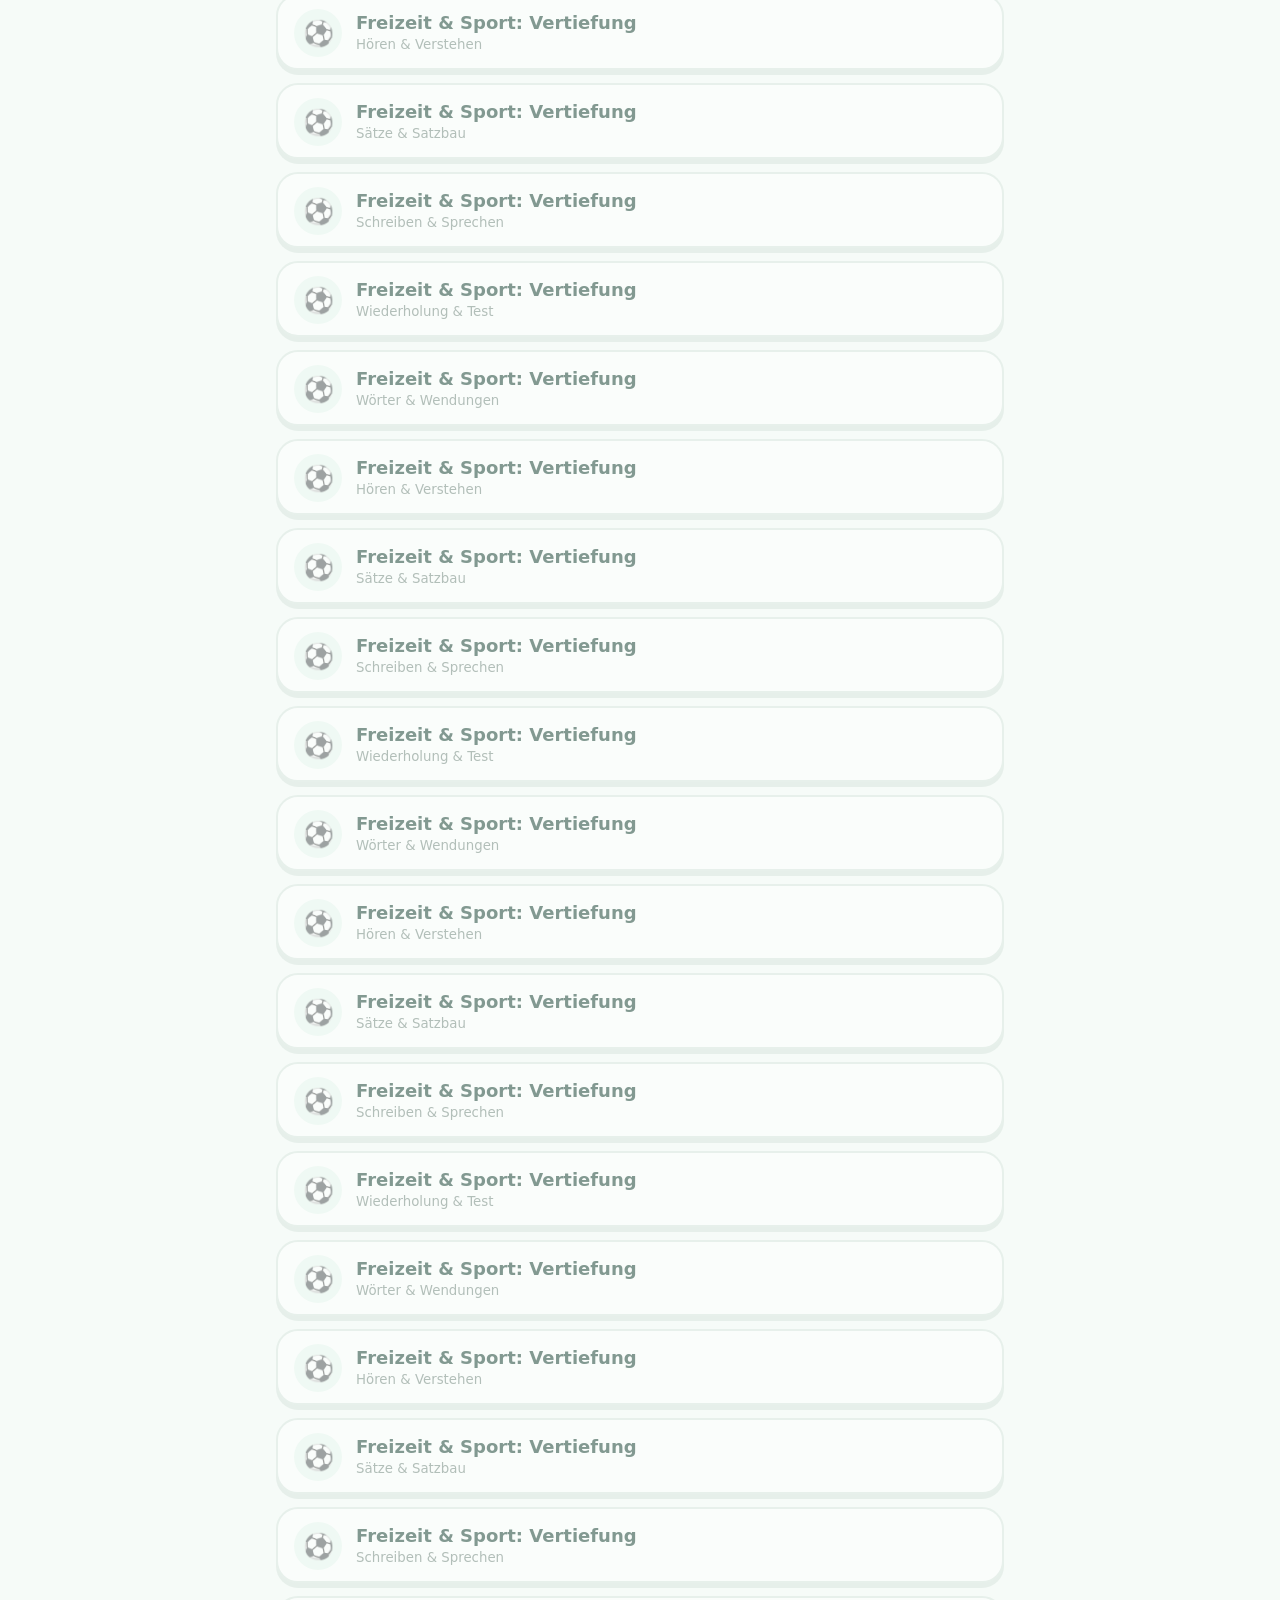
==== commit 40ebeb33: "Add files via upload" ====
--- a/index.html
+++ b/index.html
@@ -1,4 +1,4 @@
-<!doctype html><html lang="de"><head><meta charset="utf-8"><meta name="viewport" content="width=device-width,initial-scale=1,viewport-fit=cover"><meta name="theme-color" content="#159b61"><title>Lumi Romanian 5000+</title><link rel="manifest" href="manifest.webmanifest"><link rel="stylesheet" href="styles.css?v=20"></head><body>
+<!doctype html><html lang="de"><head><meta charset="utf-8"><meta name="viewport" content="width=device-width,initial-scale=1,viewport-fit=cover"><meta name="theme-color" content="#159b61"><title>Lumi Romanian 5000+ v22</title><link rel="manifest" href="manifest.webmanifest"><link rel="stylesheet" href="styles.css?v=21"></head><body>
 <div id="app"><header class="topbar"><button class="brand" data-action="view" data-view="learn"><img id="lumiLogo" alt="Lumi"><div><strong>Lumi</strong><span>ULTRA</span></div></button><div class="stats"><span>🔥 <b id="streak">0</b></span><span>💎 <b id="gems">100</b></span><span>⚡ <b id="xp">0</b></span></div></header><main id="main"></main><nav id="bottomNav" class="bottomNav"><button data-action="view" data-view="learn">🏠<span>Lernen</span></button><button data-action="view" data-view="practice">🧠<span>Üben</span></button><button data-action="view" data-view="words">📚<span>Wörter</span></button><button data-action="view" data-view="progress">📈<span>Fortschritt</span></button></nav></div>
 <div id="lesson" class="lesson hidden"><header class="lessonHeader"><button class="iconBtn" data-action="close-lesson">✕</button><div class="progressTrack"><div id="lessonProgress"></div></div><div id="lessonCount"></div></header><main id="exercise"></main></div>
-<div id="toast" class="toast"></div><script src="data.js?v=20"></script><script src="content.js?v=20"></script><script src="app.js?v=20"></script></body></html>
+<div id="toast" class="toast"></div><script src="data.js?v=21"></script><script src="content.js?v=21"></script><script src="app.js?v=21"></script></body></html>
--- a/styles.css
+++ b/styles.css
@@ -1 +1,7 @@
 :root{--g:#18aa68;--gd:#087b48;--ink:#103a2c;--muted:#70847b;--line:#d9e7df;--bg:#f6fbf8;--mint:#eaf9f1;--red:#e45757;--blue:#398fd8}*{box-sizing:border-box}html,body{margin:0;min-height:100%;font-family:system-ui,-apple-system,BlinkMacSystemFont,"Segoe UI",sans-serif;background:var(--bg);color:var(--ink)}button,input,textarea{font:inherit}.hidden{display:none!important}.topbar{position:sticky;top:0;z-index:20;display:flex;align-items:center;justify-content:space-between;background:#fff;border-bottom:1px solid var(--line);padding:12px 16px}.brand{display:flex;align-items:center;gap:10px;border:0;background:none;color:inherit}.brand img{width:72px;height:64px;object-fit:contain}.brand strong{font-size:31px;display:block;line-height:1}.brand span{display:inline-block;background:#ffe067;padding:3px 10px;border-radius:99px;font-size:12px;font-weight:900}.stats{display:flex;gap:8px}.stats span{background:#f1f6f3;padding:10px;border-radius:18px;font-size:17px}#main{max-width:760px;margin:auto;padding:20px 16px 115px}.hero,.panel,.toolCard{background:#fff;border:1px solid var(--line);border-radius:24px;padding:20px;box-shadow:0 5px 0 rgba(15,85,57,.1)}.hero{display:flex;gap:15px;align-items:center;background:linear-gradient(145deg,#dff7ea,#fff)}.hero img{width:96px;height:96px;object-fit:contain}.hero h1,.panel h1,.panel h2{margin:0 0 8px}.hero p,.muted{color:var(--muted)}.tools{display:grid;gap:14px;margin:20px 0}.toolCard{display:flex;align-items:center;gap:16px;text-align:left;width:100%;color:inherit}.toolCard .ico{font-size:34px}.toolCard strong{font-size:20px;display:block}.toolCard small{font-size:15px;color:var(--muted)}.section{margin-top:26px}.sectionHead{color:#fff;padding:15px 17px;border-radius:20px;background:var(--g)}.sectionHead h2{margin:0}.sectionHead p{margin:4px 0 0;opacity:.9}.path{display:grid;gap:13px;padding:18px 0}.lessonNode{width:100%;position:relative;border:2px solid var(--line);border-radius:22px;background:#fff;color:inherit;text-align:left;padding:16px 17px 16px 78px;box-shadow:0 5px 0 #d8e5de}.lessonNode .nodeIcon{position:absolute;left:16px;top:13px;width:48px;height:48px;border-radius:50%;display:grid;place-items:center;background:var(--mint);font-size:25px}.lessonNode strong{display:block;font-size:18px}.lessonNode small{display:block;color:var(--muted);margin-top:4px}.lessonNode.locked{opacity:.5}.lessonNode.completed{border-color:var(--g)}.grid2{display:grid;grid-template-columns:1fr 1fr;gap:13px}.quickBtn,.btn,.answer,.chip{border:2px solid var(--line);background:#fff;color:inherit;border-radius:18px;font-weight:800;box-shadow:0 4px 0 #dbe6e0}.quickBtn{padding:20px}.btn{padding:14px 18px}.btn.primary{background:var(--g);border-color:var(--g);color:#fff;box-shadow:0 5px 0 var(--gd)}.btn.blue{background:var(--blue);border-color:var(--blue);color:#fff}.wide{width:100%}.search,.typed{width:100%;padding:16px;border:2px solid var(--line);border-radius:17px;background:#fff;font-size:18px}.wordList{display:grid;gap:9px;margin-top:14px}.wordRow{display:grid;grid-template-columns:1fr 1fr auto;gap:8px;align-items:center;background:#fff;border:1px solid var(--line);border-radius:16px;padding:12px}.bottomNav{position:fixed;z-index:30;left:0;right:0;bottom:0;background:#fff;border-top:1px solid var(--line);display:grid;grid-template-columns:repeat(4,1fr);padding:8px 4px calc(8px + env(safe-area-inset-bottom))}.bottomNav button{border:0;background:none;color:#829188;font-weight:800;font-size:24px}.bottomNav span{display:block;font-size:12px}.bottomNav .active{color:var(--g)}.lesson{position:fixed;inset:0;z-index:50;background:var(--bg);overflow:auto}.lessonHeader{position:sticky;top:0;z-index:10;background:#fff;border-bottom:1px solid var(--line);display:grid;grid-template-columns:48px 1fr 55px;gap:12px;align-items:center;padding:12px}.iconBtn{width:44px;height:44px;border:0;border-radius:50%;background:#eef4f1;font-size:22px;font-weight:900}.progressTrack{height:14px;background:#e3ece7;border-radius:99px;overflow:hidden}.progressTrack div{height:100%;background:var(--g)}.exerciseCard{max-width:690px;margin:22px auto 120px;padding:0 16px}.mascotBubble{display:flex;gap:12px;align-items:center}.mascotBubble img{width:72px;height:72px;object-fit:contain}.bubble{background:#fff;border:2px solid var(--line);border-radius:19px;padding:13px 16px;font-weight:800}.prompt{margin-top:16px;background:#fff;border:2px solid var(--line);border-radius:22px;padding:22px;font-size:26px;font-weight:850;text-align:center}.answers{display:grid;gap:12px;margin-top:18px}.answer{padding:18px;font-size:18px}.answer.correct{border-color:var(--g);background:#dff7e9}.answer.wrong{border-color:var(--red);background:#fff0f0}.audioRow,.feedbackActions{display:flex;gap:10px;margin-top:16px}.audioRow>*{flex:1}.chips,.target{display:flex;flex-wrap:wrap;gap:9px;min-height:65px;padding:13px;margin-top:14px;border:2px dashed var(--line);border-radius:17px}.chip{padding:11px 14px}.chip.used{opacity:.25}.feedback{margin-top:20px;border-radius:20px;padding:18px;background:#e5f9ee;border:1px solid #b9e7cc}.feedback.bad{background:#fff0f0;border-color:#f5c5c5}.feedback h2{margin:0 0 8px}.recordBox{margin-top:17px;background:#fff;border:2px solid var(--line);border-radius:20px;padding:17px}.recordStatus{margin:12px 0;color:var(--muted)}audio{width:100%}.translation{margin-top:13px;background:var(--mint);padding:13px 15px;border-radius:15px}.dialogue{display:grid;gap:10px}.turn{padding:13px;border-radius:17px;background:#fff;border:1px solid var(--line)}.turn b{color:var(--g)}.grammarEx{margin-top:10px;padding:12px;background:var(--mint);border-radius:14px}.toast{position:fixed;z-index:100;bottom:100px;left:50%;transform:translate(-50%,15px);opacity:0;background:#103b2d;color:#fff;padding:12px 17px;border-radius:14px;pointer-events:none}.toast.show{opacity:1;transform:translate(-50%,0)}@media(max-width:540px){.brand img{width:62px}.brand strong{font-size:27px}.stats span{padding:9px 7px}.grid2{grid-template-columns:1fr}.feedbackActions{flex-direction:column}.prompt{font-size:23px}}
+
+/* v21: klare Hilfen und sichere Touchflächen */
+.tappable{cursor:pointer}.helpWrap{margin:12px 0 18px}.helpBtn{width:100%;border:2px solid #d7e6df;background:#fff;border-radius:18px;padding:14px;font-size:17px;font-weight:800;color:#245846}.helpText{margin-top:8px;padding:13px 16px;border-radius:15px;background:#eaf8f1;color:#154b37;font-size:18px}.helpText.hidden{display:none}.answer{min-height:72px}.prompt span{font-size:.75em}.typed{font-size:20px}
+
+/* v22 grammar and help clarity */
+.grammarPage .lead{font-size:16px;color:#60756d;line-height:1.5}.grammarRoadmap{display:flex;align-items:center;gap:8px;flex-wrap:wrap;margin:14px 0 20px}.grammarRoadmap span{background:#e8f8f0;color:#087748;padding:8px 12px;border-radius:999px;font-weight:900}.grammarRoadmap b{color:#93a69f}.grammarPage details{border:2px solid #dbe8e2;border-radius:18px;margin:12px 0;overflow:hidden;background:#fff}.grammarPage summary{padding:16px;cursor:pointer;display:flex;flex-direction:column;gap:5px}.grammarPage summary small{color:#788b84;font-weight:600}.grammarBody{padding:0 16px 16px}.grammarForms{background:#f5faf7;border-radius:14px;padding:12px;margin:12px 0}.grammarForms>div{display:flex;justify-content:space-between;gap:12px;padding:7px 0;border-bottom:1px solid #e0ebe6}.grammarForms>div:last-child{border:0}.grammarTip,.grammarPractice{padding:12px;border-radius:14px;margin:12px 0}.grammarTip{background:#fff8d9}.grammarPractice{background:#eaf5ff}.grammarEx{display:flex;align-items:flex-start;gap:10px}.grammarEx button{border:0;background:#e7f8ef;border-radius:10px;padding:8px}.helpText{margin-top:8px;padding:12px 14px;border-radius:14px;background:#e7f8ef;color:#075b38;font-size:18px}.helpText.hidden{display:none}
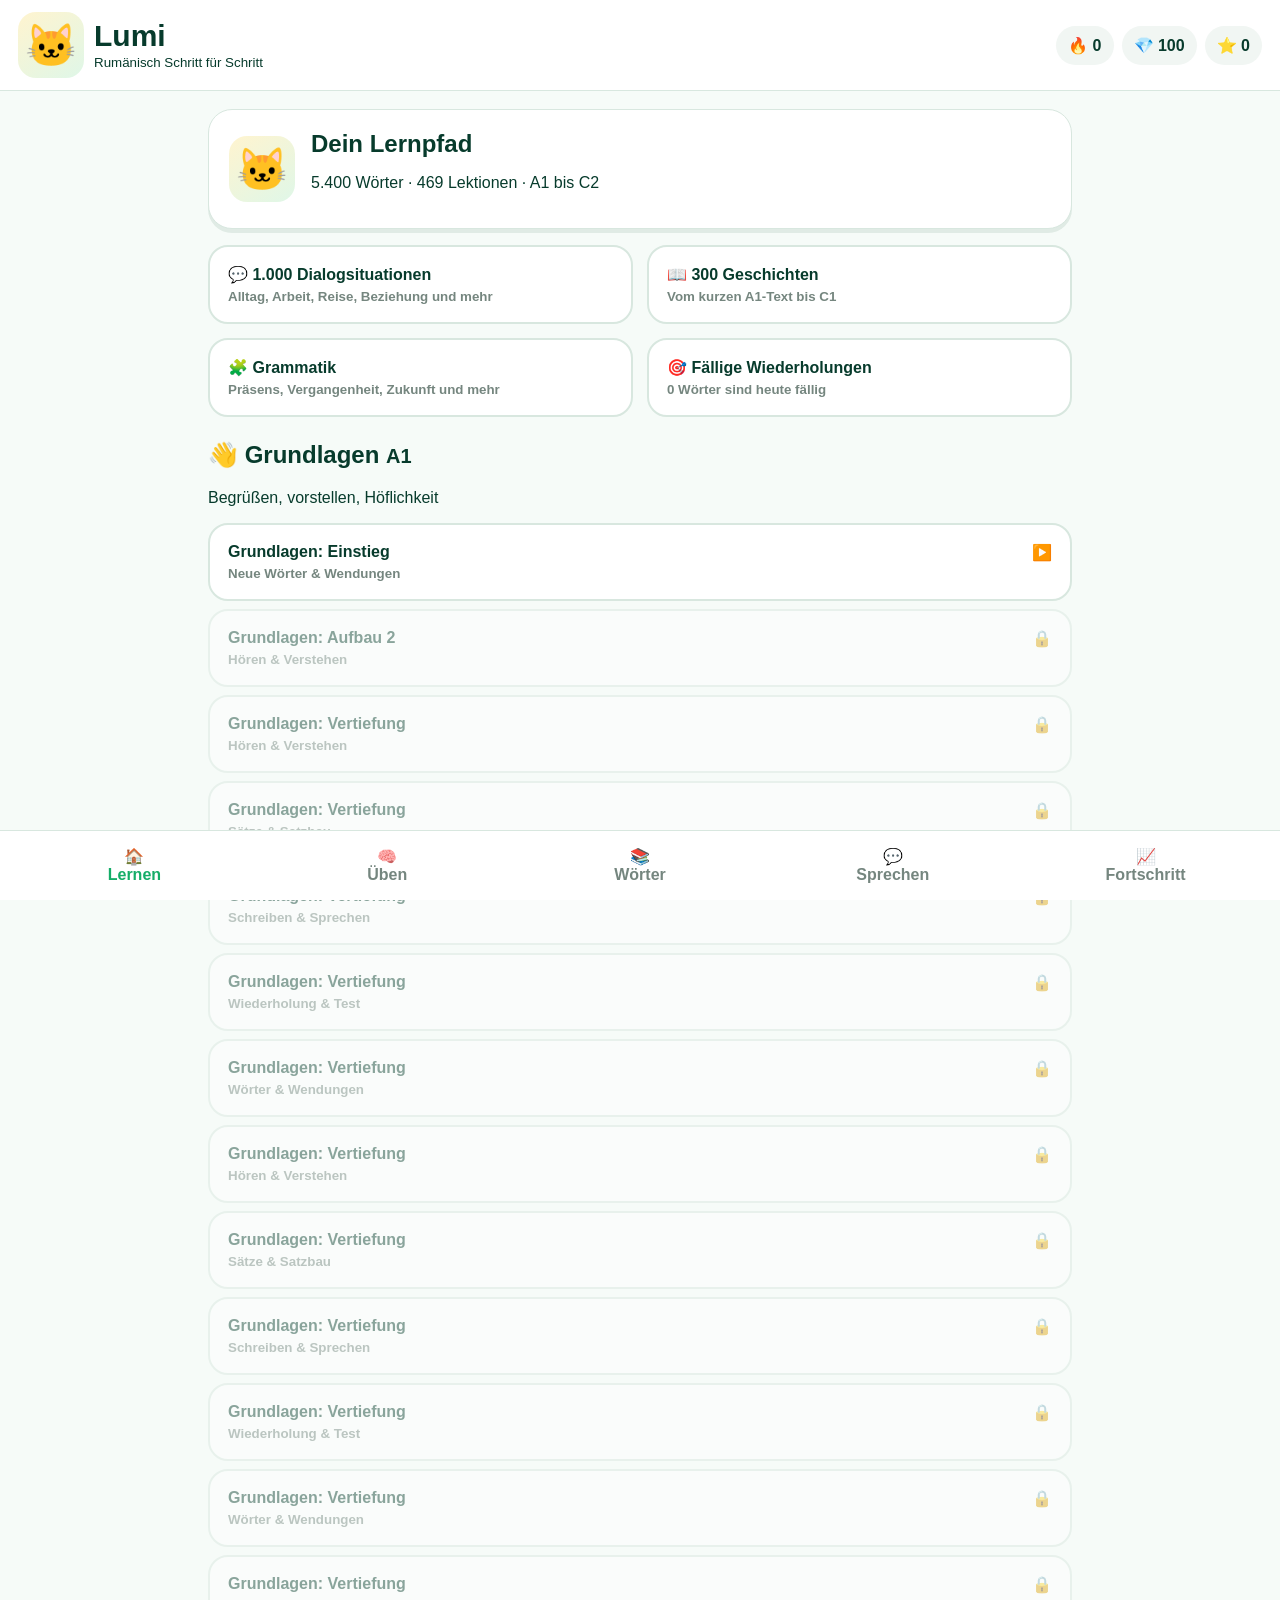
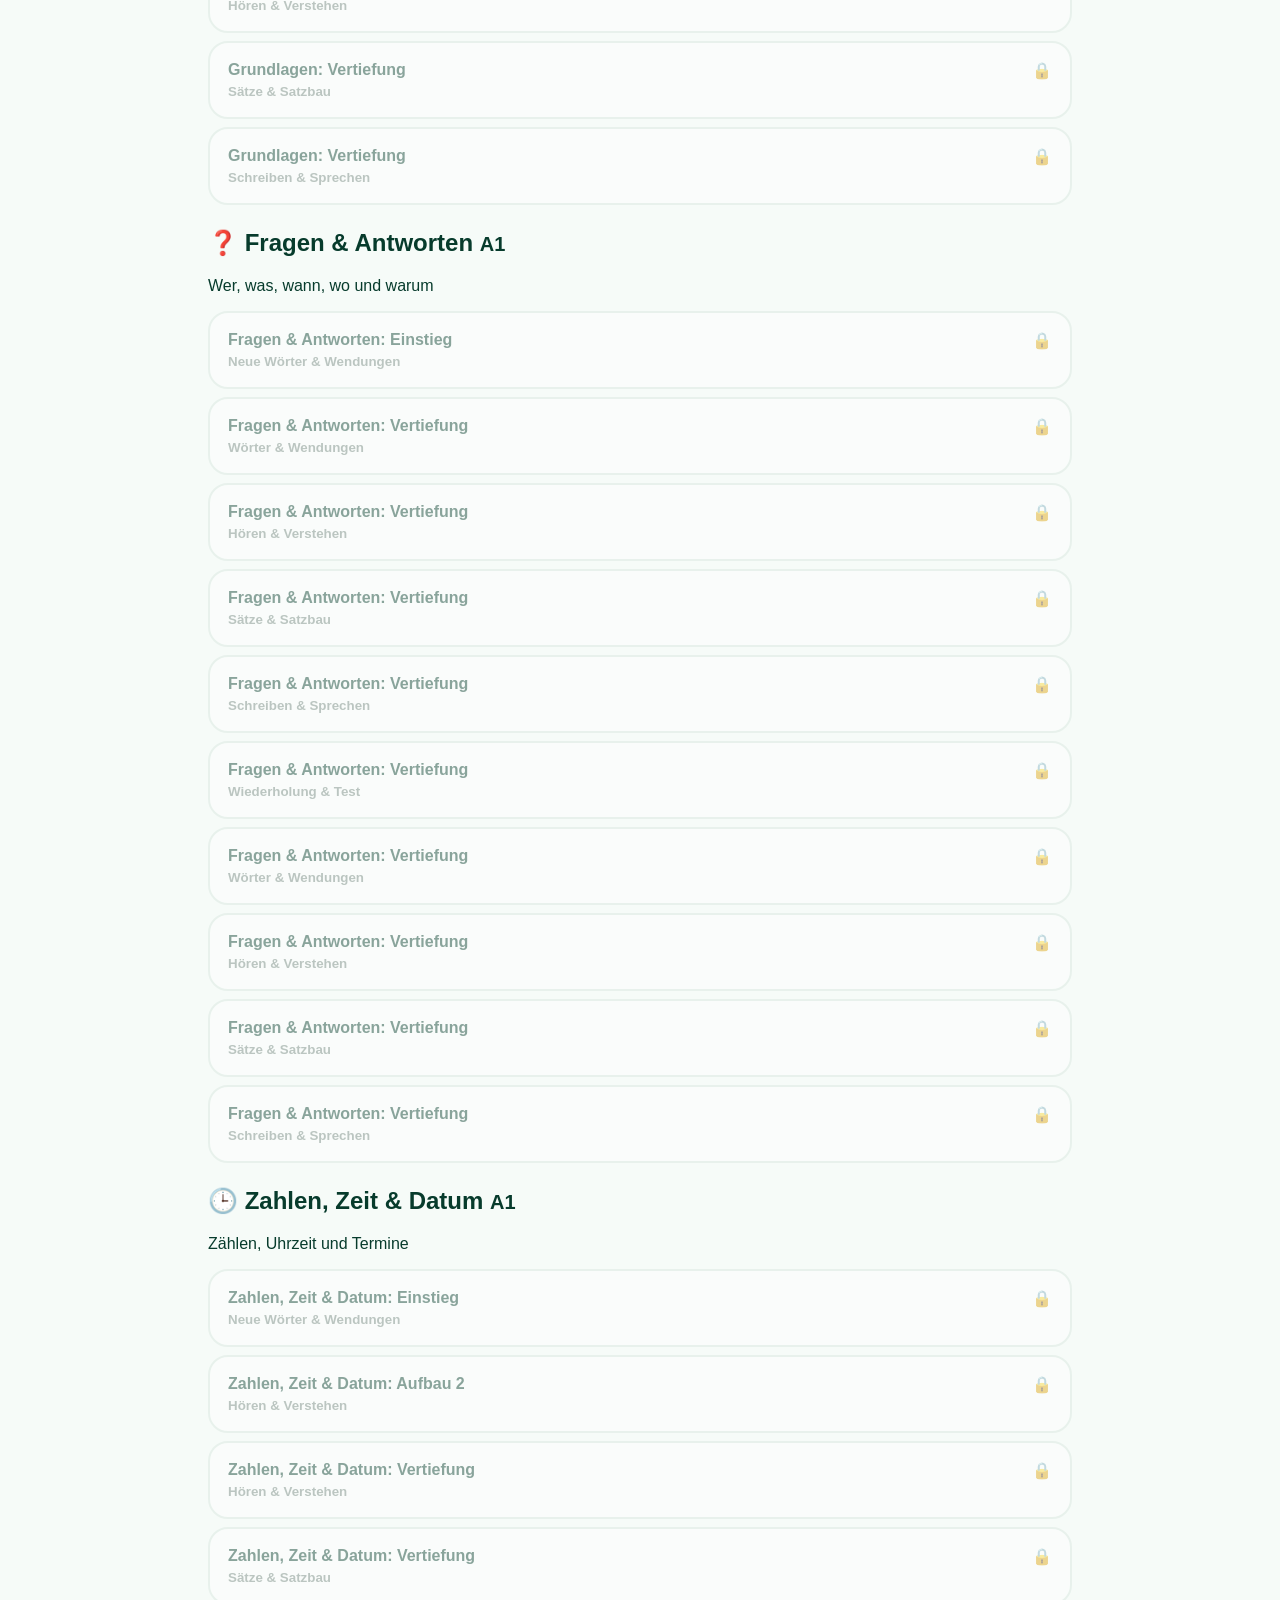
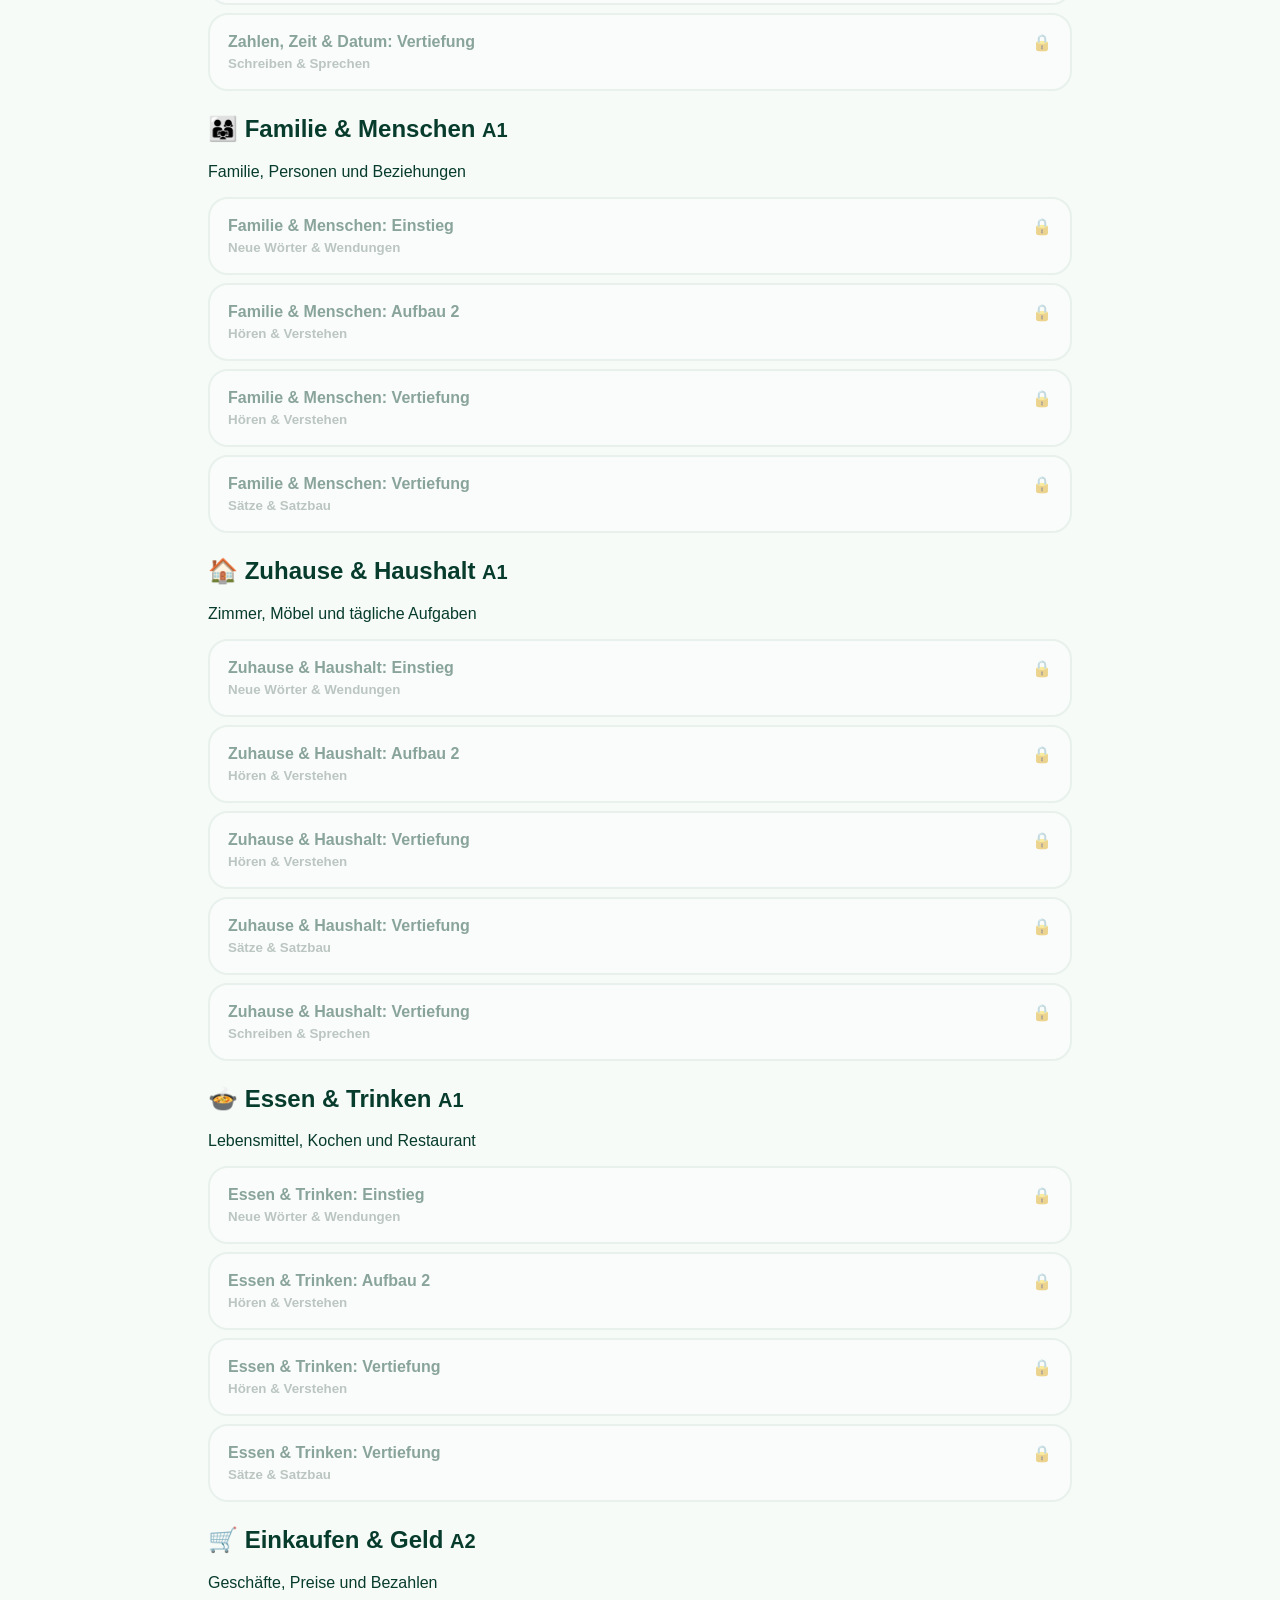
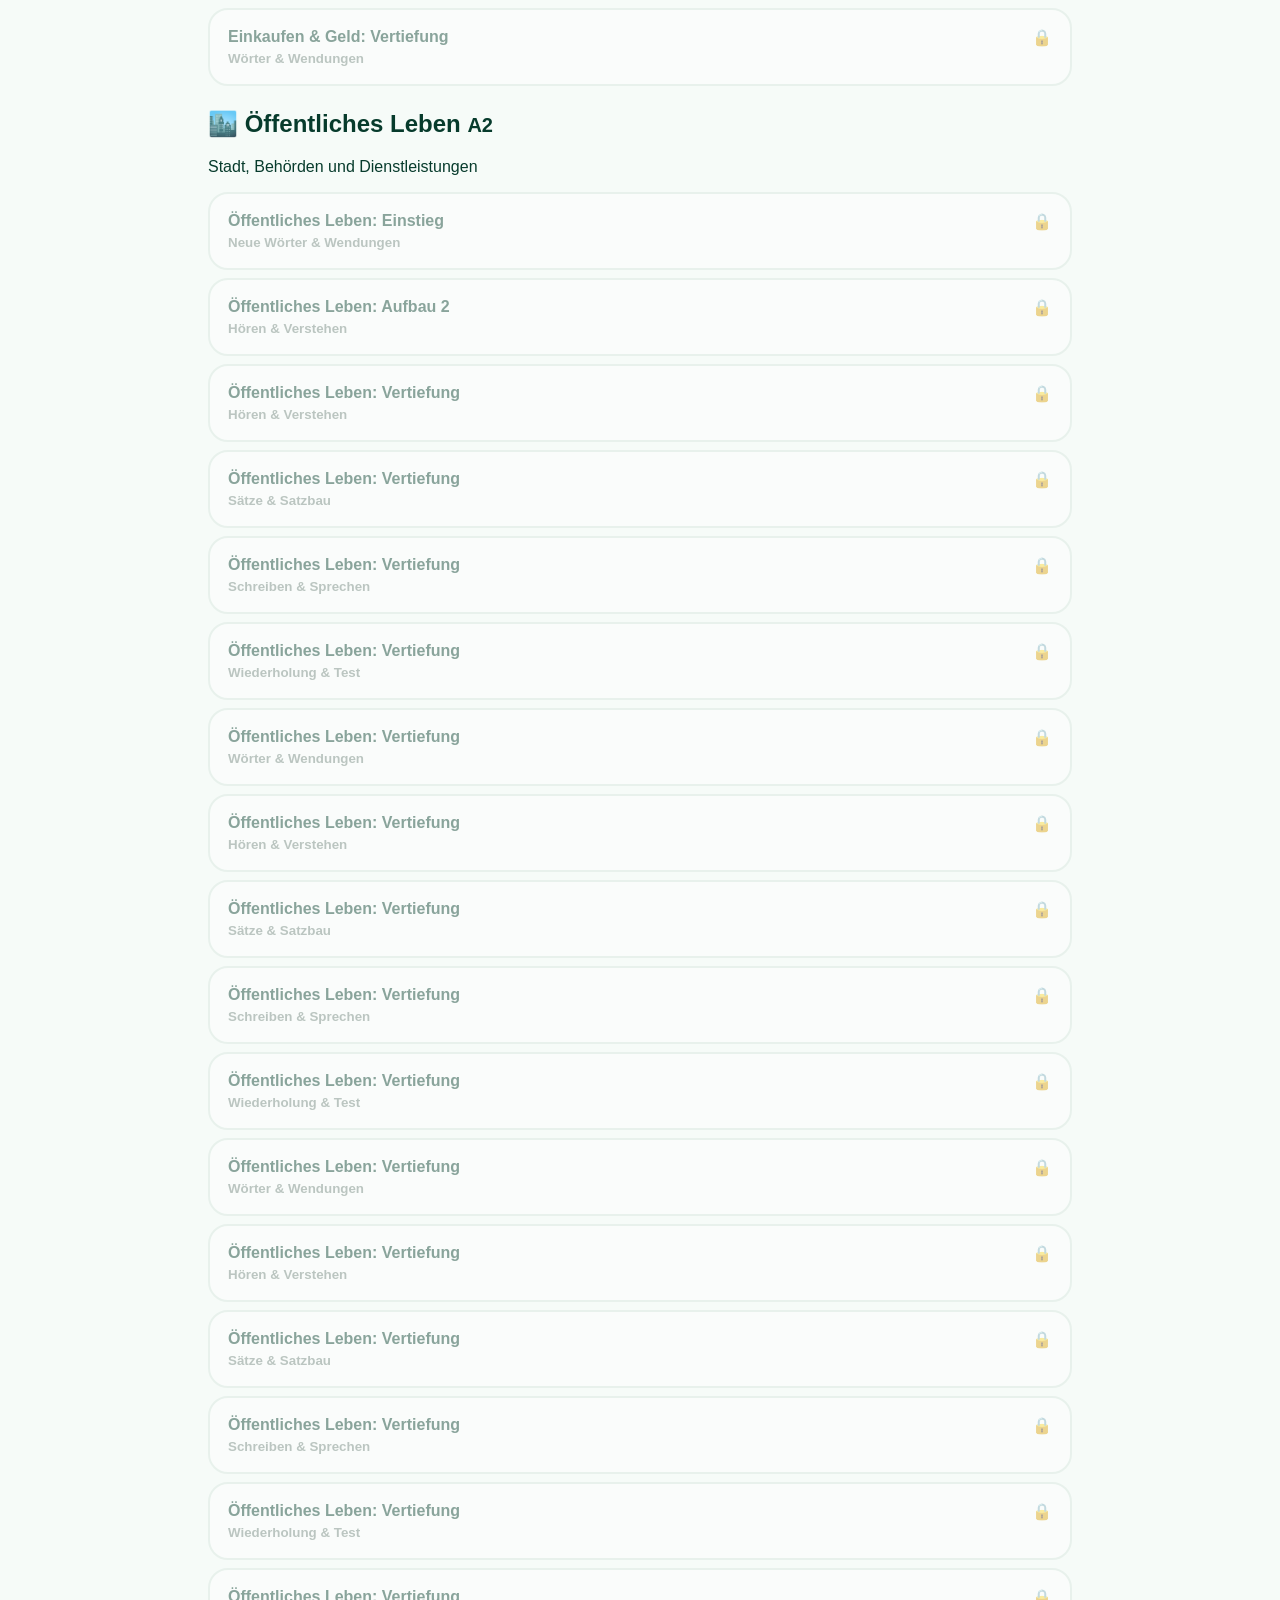
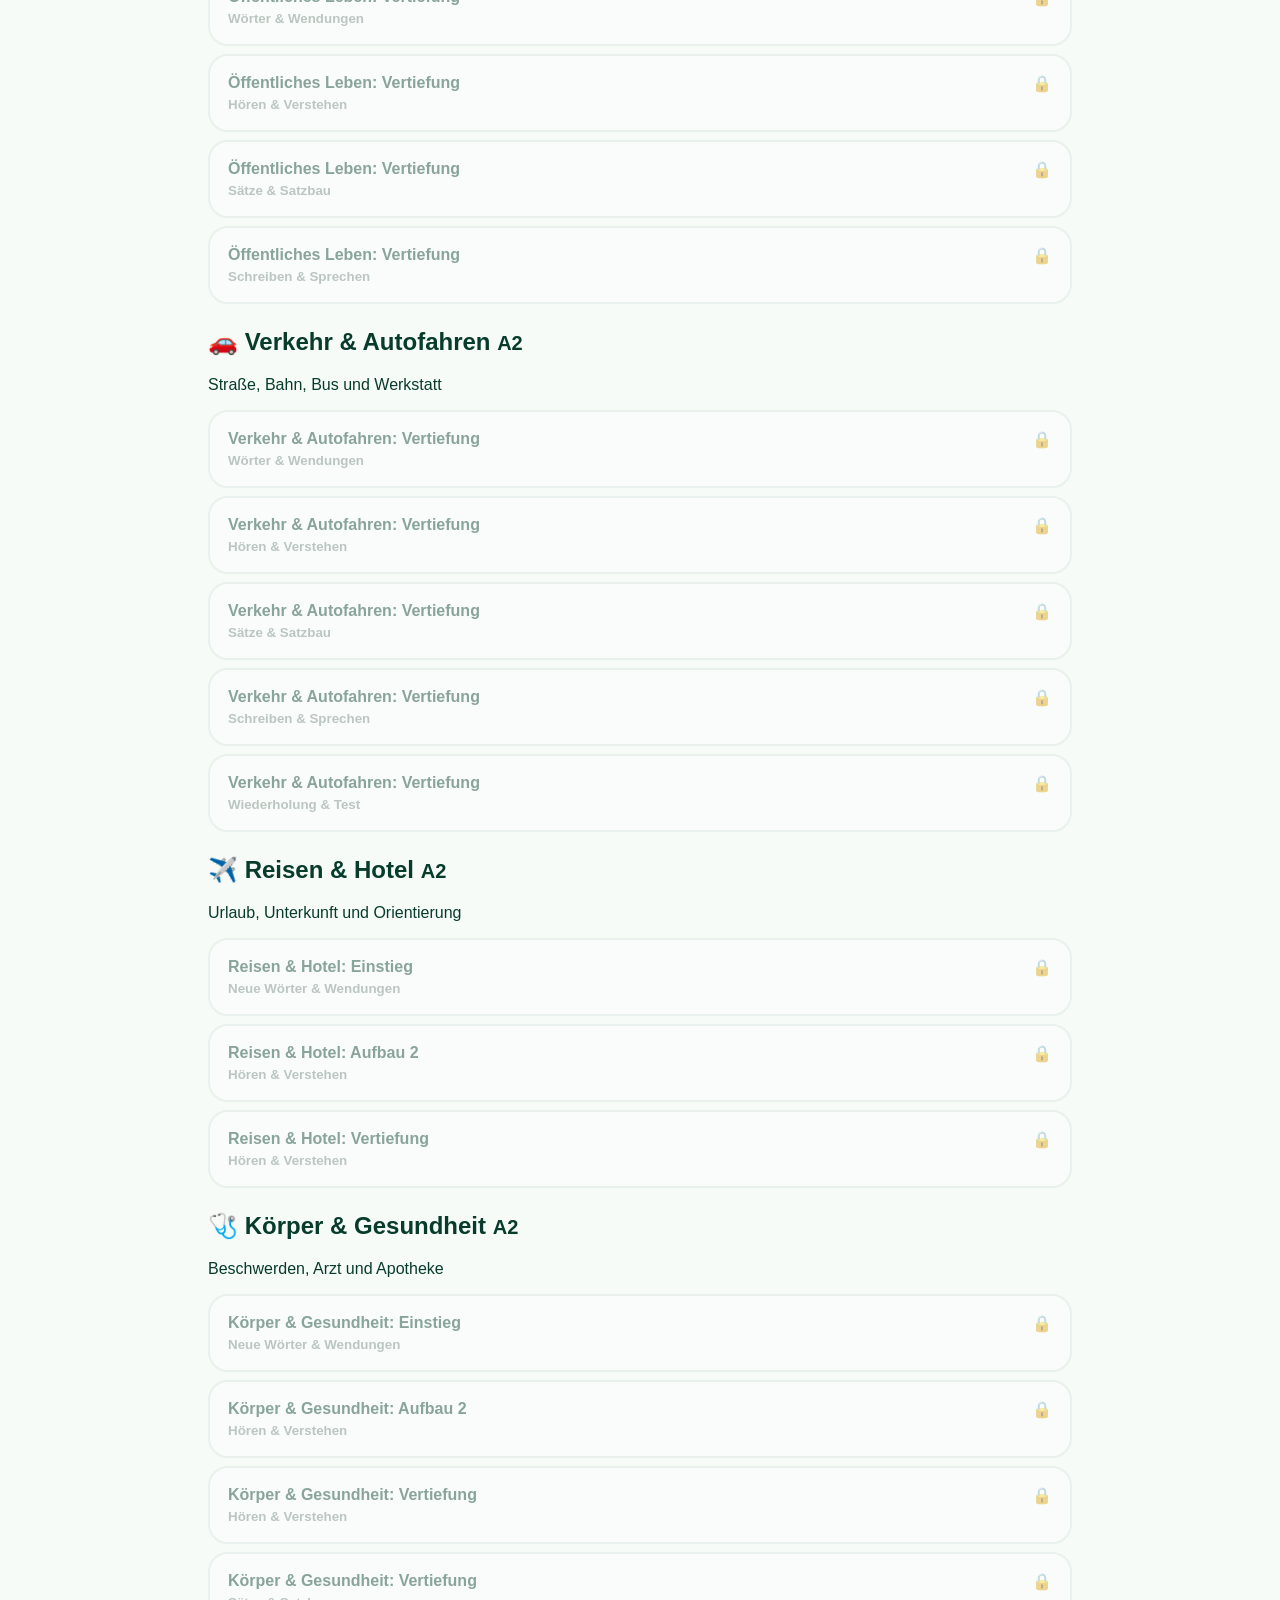
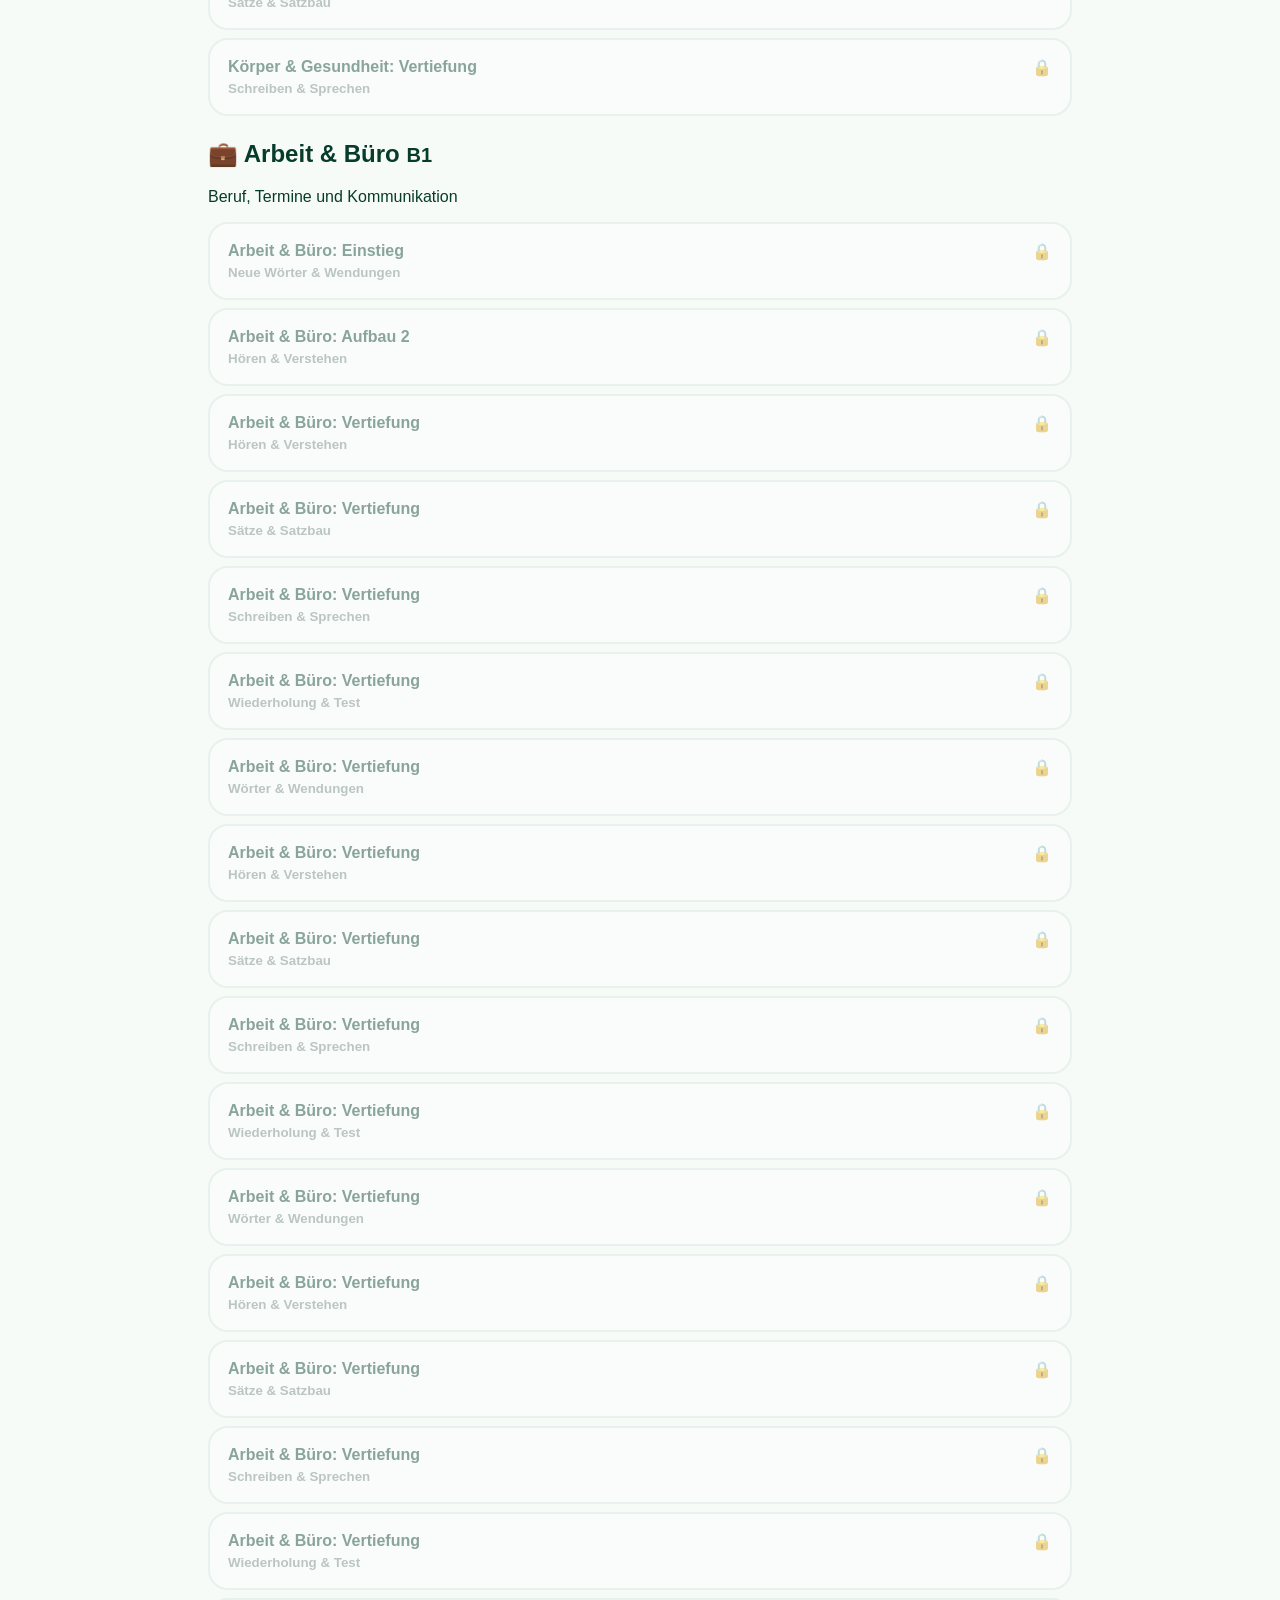
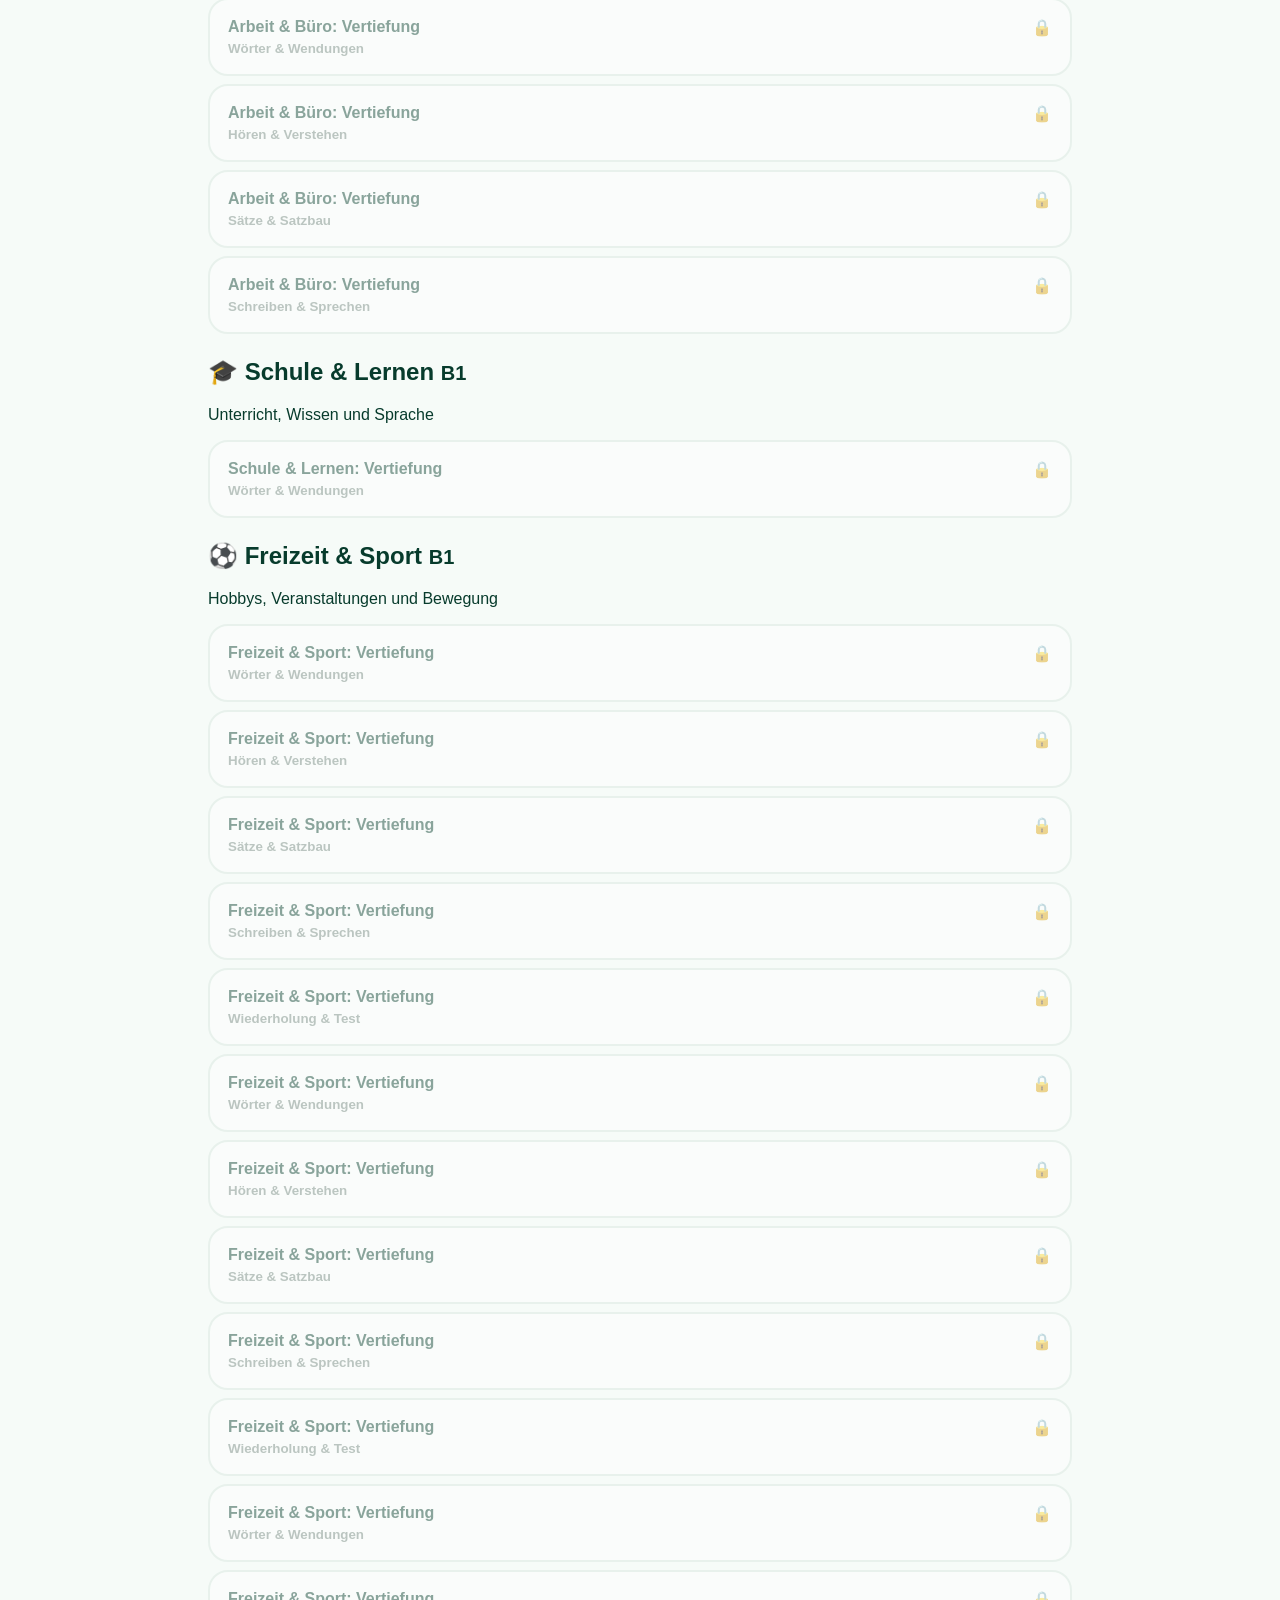
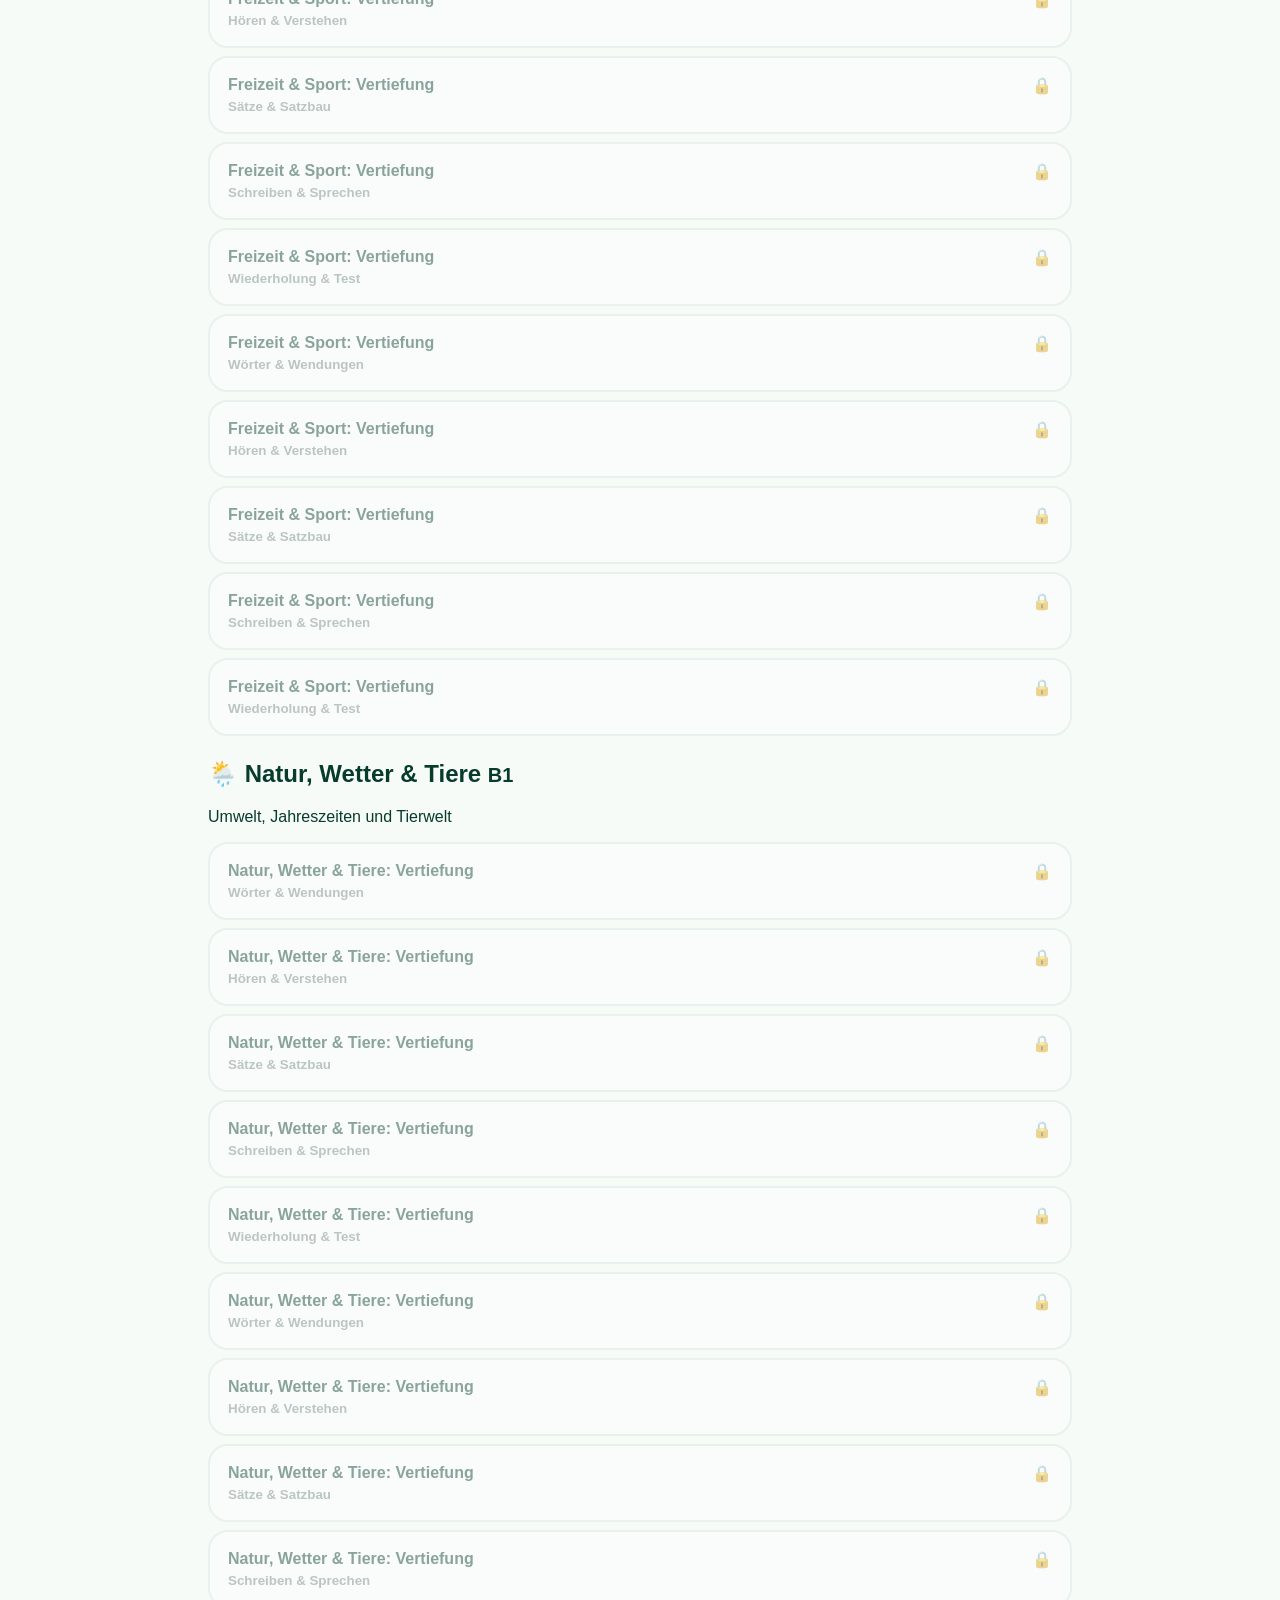
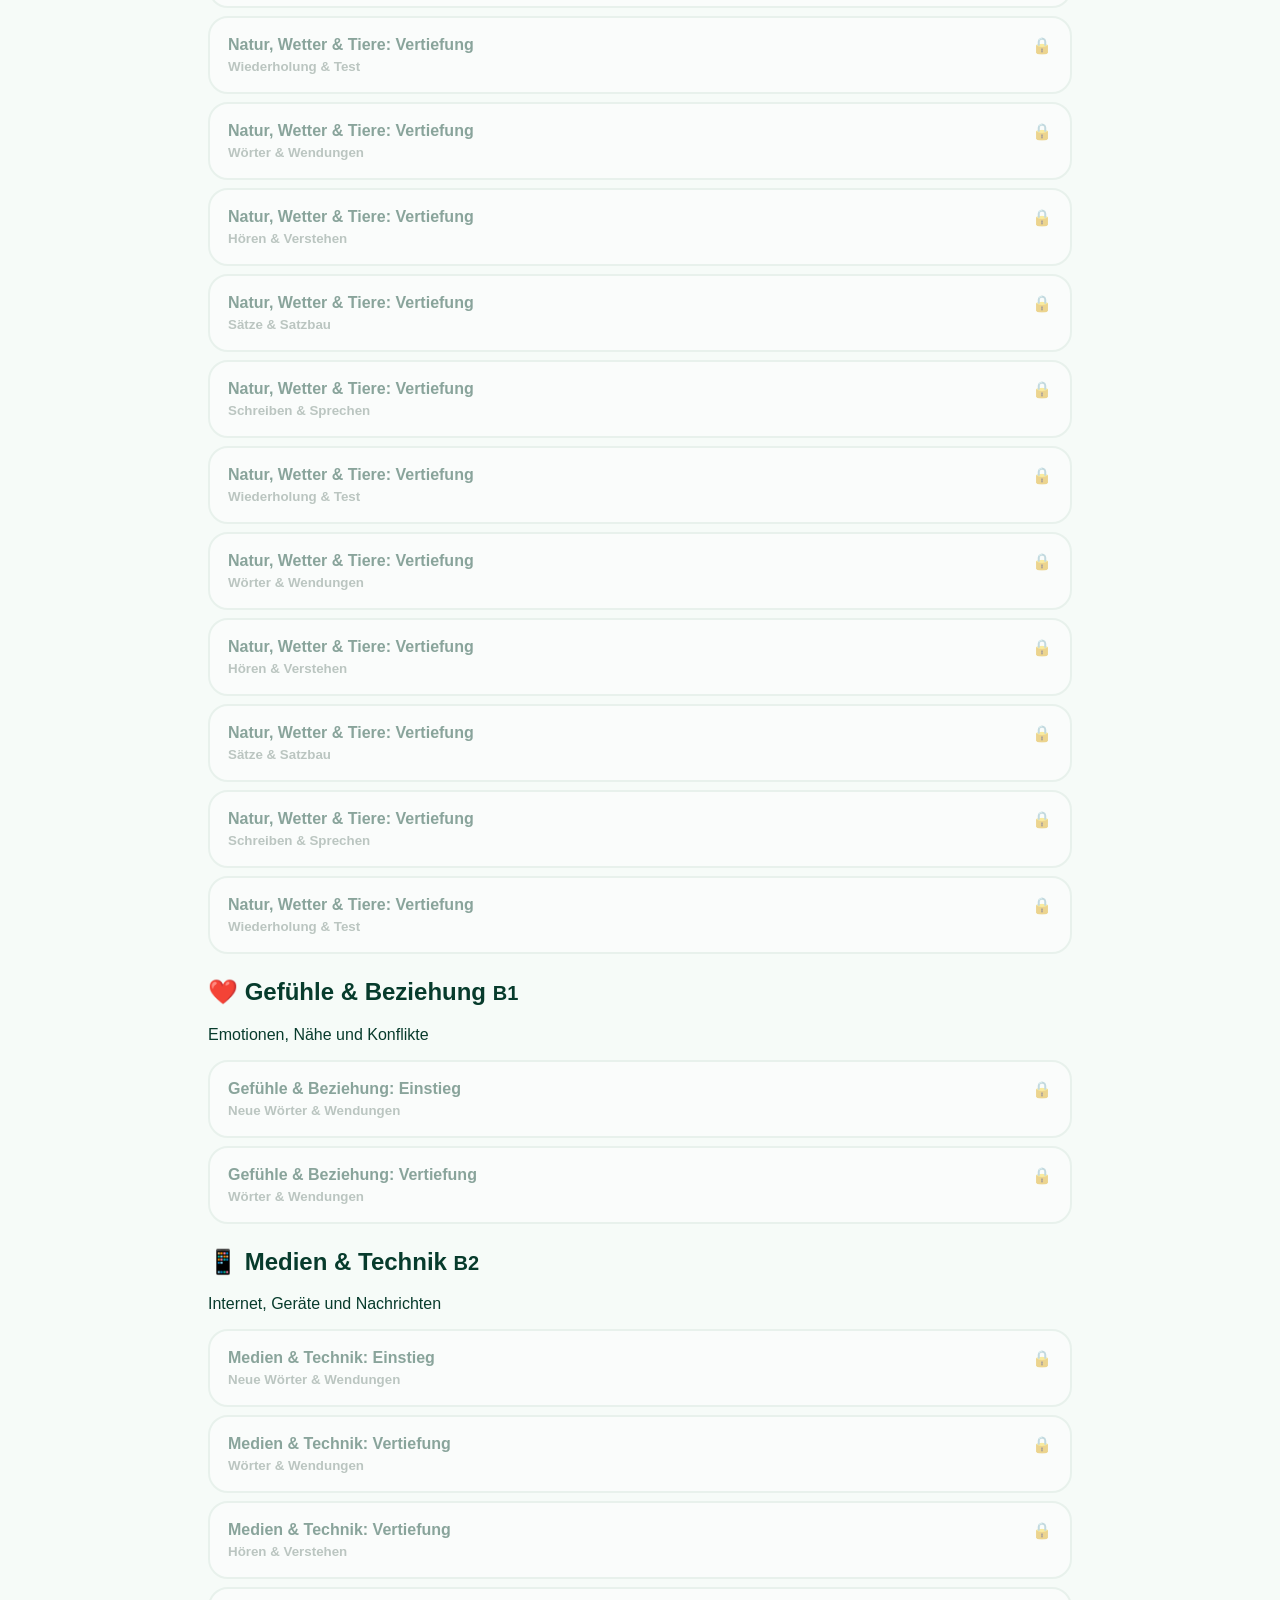
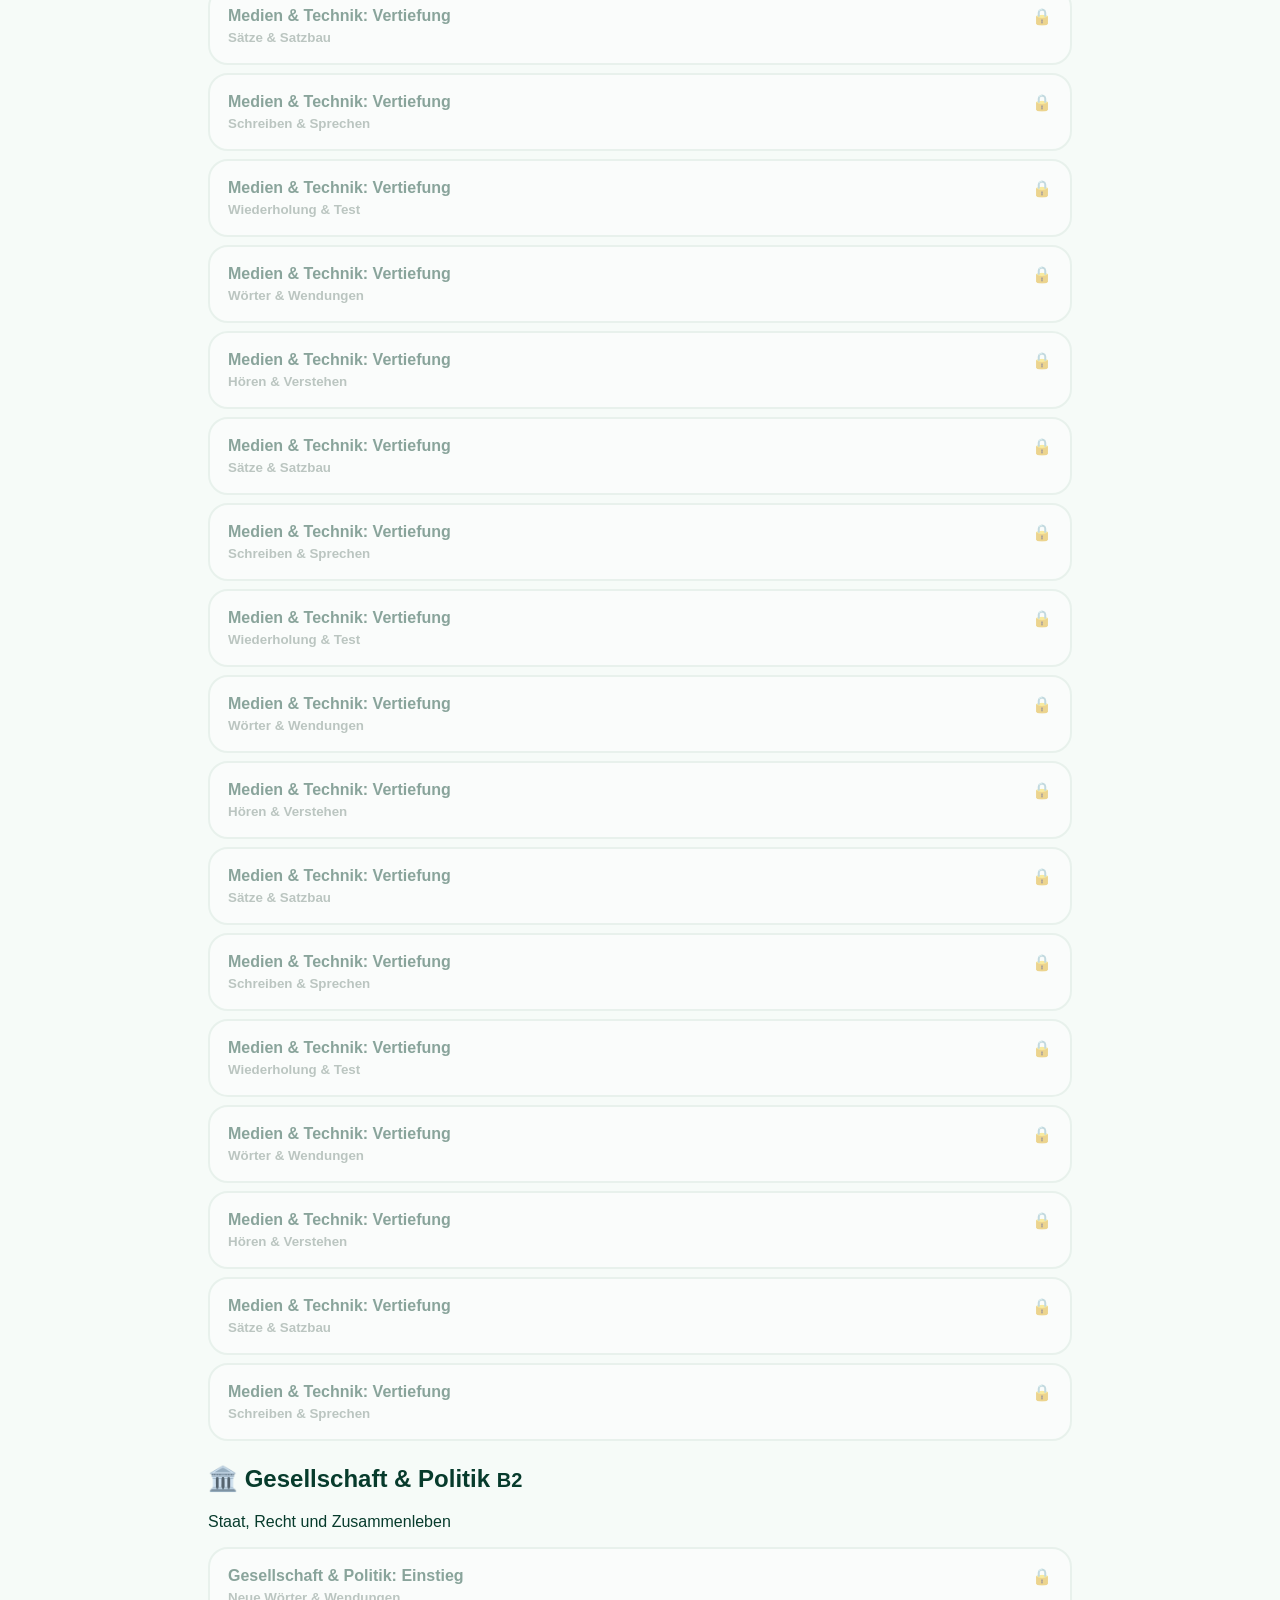
==== commit 4116b056: "Add files via upload" ====
--- a/index.html
+++ b/index.html
@@ -1,4 +1 @@
-<!doctype html><html lang="de"><head><meta charset="utf-8"><meta name="viewport" content="width=device-width,initial-scale=1,viewport-fit=cover"><meta name="theme-color" content="#159b61"><title>Lumi Romanian 5000+ v22</title><link rel="manifest" href="manifest.webmanifest"><link rel="stylesheet" href="styles.css?v=21"></head><body>
-<div id="app"><header class="topbar"><button class="brand" data-action="view" data-view="learn"><img id="lumiLogo" alt="Lumi"><div><strong>Lumi</strong><span>ULTRA</span></div></button><div class="stats"><span>🔥 <b id="streak">0</b></span><span>💎 <b id="gems">100</b></span><span>⚡ <b id="xp">0</b></span></div></header><main id="main"></main><nav id="bottomNav" class="bottomNav"><button data-action="view" data-view="learn">🏠<span>Lernen</span></button><button data-action="view" data-view="practice">🧠<span>Üben</span></button><button data-action="view" data-view="words">📚<span>Wörter</span></button><button data-action="view" data-view="progress">📈<span>Fortschritt</span></button></nav></div>
-<div id="lesson" class="lesson hidden"><header class="lessonHeader"><button class="iconBtn" data-action="close-lesson">✕</button><div class="progressTrack"><div id="lessonProgress"></div></div><div id="lessonCount"></div></header><main id="exercise"></main></div>
-<div id="toast" class="toast"></div><script src="data.js?v=21"></script><script src="content.js?v=21"></script><script src="app.js?v=21"></script></body></html>
+<!doctype html><html lang="de"><head><meta charset="utf-8"><meta name="viewport" content="width=device-width,initial-scale=1,viewport-fit=cover"><meta name="theme-color" content="#16a866"><title>Lumi Romanian</title><link rel="manifest" href="manifest.webmanifest"><link rel="stylesheet" href="styles.css"></head><body><div id="app"><header id="top"></header><main id="main"></main><nav id="nav"></nav></div><div id="toast"></div><script src="data.js"></script><script src="legacy-content.js"></script><script src="content-v23.js"></script><script src="app.js"></script></body></html>
--- a/styles.css
+++ b/styles.css
@@ -1,7 +1,2 @@
-:root{--g:#18aa68;--gd:#087b48;--ink:#103a2c;--muted:#70847b;--line:#d9e7df;--bg:#f6fbf8;--mint:#eaf9f1;--red:#e45757;--blue:#398fd8}*{box-sizing:border-box}html,body{margin:0;min-height:100%;font-family:system-ui,-apple-system,BlinkMacSystemFont,"Segoe UI",sans-serif;background:var(--bg);color:var(--ink)}button,input,textarea{font:inherit}.hidden{display:none!important}.topbar{position:sticky;top:0;z-index:20;display:flex;align-items:center;justify-content:space-between;background:#fff;border-bottom:1px solid var(--line);padding:12px 16px}.brand{display:flex;align-items:center;gap:10px;border:0;background:none;color:inherit}.brand img{width:72px;height:64px;object-fit:contain}.brand strong{font-size:31px;display:block;line-height:1}.brand span{display:inline-block;background:#ffe067;padding:3px 10px;border-radius:99px;font-size:12px;font-weight:900}.stats{display:flex;gap:8px}.stats span{background:#f1f6f3;padding:10px;border-radius:18px;font-size:17px}#main{max-width:760px;margin:auto;padding:20px 16px 115px}.hero,.panel,.toolCard{background:#fff;border:1px solid var(--line);border-radius:24px;padding:20px;box-shadow:0 5px 0 rgba(15,85,57,.1)}.hero{display:flex;gap:15px;align-items:center;background:linear-gradient(145deg,#dff7ea,#fff)}.hero img{width:96px;height:96px;object-fit:contain}.hero h1,.panel h1,.panel h2{margin:0 0 8px}.hero p,.muted{color:var(--muted)}.tools{display:grid;gap:14px;margin:20px 0}.toolCard{display:flex;align-items:center;gap:16px;text-align:left;width:100%;color:inherit}.toolCard .ico{font-size:34px}.toolCard strong{font-size:20px;display:block}.toolCard small{font-size:15px;color:var(--muted)}.section{margin-top:26px}.sectionHead{color:#fff;padding:15px 17px;border-radius:20px;background:var(--g)}.sectionHead h2{margin:0}.sectionHead p{margin:4px 0 0;opacity:.9}.path{display:grid;gap:13px;padding:18px 0}.lessonNode{width:100%;position:relative;border:2px solid var(--line);border-radius:22px;background:#fff;color:inherit;text-align:left;padding:16px 17px 16px 78px;box-shadow:0 5px 0 #d8e5de}.lessonNode .nodeIcon{position:absolute;left:16px;top:13px;width:48px;height:48px;border-radius:50%;display:grid;place-items:center;background:var(--mint);font-size:25px}.lessonNode strong{display:block;font-size:18px}.lessonNode small{display:block;color:var(--muted);margin-top:4px}.lessonNode.locked{opacity:.5}.lessonNode.completed{border-color:var(--g)}.grid2{display:grid;grid-template-columns:1fr 1fr;gap:13px}.quickBtn,.btn,.answer,.chip{border:2px solid var(--line);background:#fff;color:inherit;border-radius:18px;font-weight:800;box-shadow:0 4px 0 #dbe6e0}.quickBtn{padding:20px}.btn{padding:14px 18px}.btn.primary{background:var(--g);border-color:var(--g);color:#fff;box-shadow:0 5px 0 var(--gd)}.btn.blue{background:var(--blue);border-color:var(--blue);color:#fff}.wide{width:100%}.search,.typed{width:100%;padding:16px;border:2px solid var(--line);border-radius:17px;background:#fff;font-size:18px}.wordList{display:grid;gap:9px;margin-top:14px}.wordRow{display:grid;grid-template-columns:1fr 1fr auto;gap:8px;align-items:center;background:#fff;border:1px solid var(--line);border-radius:16px;padding:12px}.bottomNav{position:fixed;z-index:30;left:0;right:0;bottom:0;background:#fff;border-top:1px solid var(--line);display:grid;grid-template-columns:repeat(4,1fr);padding:8px 4px calc(8px + env(safe-area-inset-bottom))}.bottomNav button{border:0;background:none;color:#829188;font-weight:800;font-size:24px}.bottomNav span{display:block;font-size:12px}.bottomNav .active{color:var(--g)}.lesson{position:fixed;inset:0;z-index:50;background:var(--bg);overflow:auto}.lessonHeader{position:sticky;top:0;z-index:10;background:#fff;border-bottom:1px solid var(--line);display:grid;grid-template-columns:48px 1fr 55px;gap:12px;align-items:center;padding:12px}.iconBtn{width:44px;height:44px;border:0;border-radius:50%;background:#eef4f1;font-size:22px;font-weight:900}.progressTrack{height:14px;background:#e3ece7;border-radius:99px;overflow:hidden}.progressTrack div{height:100%;background:var(--g)}.exerciseCard{max-width:690px;margin:22px auto 120px;padding:0 16px}.mascotBubble{display:flex;gap:12px;align-items:center}.mascotBubble img{width:72px;height:72px;object-fit:contain}.bubble{background:#fff;border:2px solid var(--line);border-radius:19px;padding:13px 16px;font-weight:800}.prompt{margin-top:16px;background:#fff;border:2px solid var(--line);border-radius:22px;padding:22px;font-size:26px;font-weight:850;text-align:center}.answers{display:grid;gap:12px;margin-top:18px}.answer{padding:18px;font-size:18px}.answer.correct{border-color:var(--g);background:#dff7e9}.answer.wrong{border-color:var(--red);background:#fff0f0}.audioRow,.feedbackActions{display:flex;gap:10px;margin-top:16px}.audioRow>*{flex:1}.chips,.target{display:flex;flex-wrap:wrap;gap:9px;min-height:65px;padding:13px;margin-top:14px;border:2px dashed var(--line);border-radius:17px}.chip{padding:11px 14px}.chip.used{opacity:.25}.feedback{margin-top:20px;border-radius:20px;padding:18px;background:#e5f9ee;border:1px solid #b9e7cc}.feedback.bad{background:#fff0f0;border-color:#f5c5c5}.feedback h2{margin:0 0 8px}.recordBox{margin-top:17px;background:#fff;border:2px solid var(--line);border-radius:20px;padding:17px}.recordStatus{margin:12px 0;color:var(--muted)}audio{width:100%}.translation{margin-top:13px;background:var(--mint);padding:13px 15px;border-radius:15px}.dialogue{display:grid;gap:10px}.turn{padding:13px;border-radius:17px;background:#fff;border:1px solid var(--line)}.turn b{color:var(--g)}.grammarEx{margin-top:10px;padding:12px;background:var(--mint);border-radius:14px}.toast{position:fixed;z-index:100;bottom:100px;left:50%;transform:translate(-50%,15px);opacity:0;background:#103b2d;color:#fff;padding:12px 17px;border-radius:14px;pointer-events:none}.toast.show{opacity:1;transform:translate(-50%,0)}@media(max-width:540px){.brand img{width:62px}.brand strong{font-size:27px}.stats span{padding:9px 7px}.grid2{grid-template-columns:1fr}.feedbackActions{flex-direction:column}.prompt{font-size:23px}}
 
-/* v21: klare Hilfen und sichere Touchflächen */
-.tappable{cursor:pointer}.helpWrap{margin:12px 0 18px}.helpBtn{width:100%;border:2px solid #d7e6df;background:#fff;border-radius:18px;padding:14px;font-size:17px;font-weight:800;color:#245846}.helpText{margin-top:8px;padding:13px 16px;border-radius:15px;background:#eaf8f1;color:#154b37;font-size:18px}.helpText.hidden{display:none}.answer{min-height:72px}.prompt span{font-size:.75em}.typed{font-size:20px}
-
-/* v22 grammar and help clarity */
-.grammarPage .lead{font-size:16px;color:#60756d;line-height:1.5}.grammarRoadmap{display:flex;align-items:center;gap:8px;flex-wrap:wrap;margin:14px 0 20px}.grammarRoadmap span{background:#e8f8f0;color:#087748;padding:8px 12px;border-radius:999px;font-weight:900}.grammarRoadmap b{color:#93a69f}.grammarPage details{border:2px solid #dbe8e2;border-radius:18px;margin:12px 0;overflow:hidden;background:#fff}.grammarPage summary{padding:16px;cursor:pointer;display:flex;flex-direction:column;gap:5px}.grammarPage summary small{color:#788b84;font-weight:600}.grammarBody{padding:0 16px 16px}.grammarForms{background:#f5faf7;border-radius:14px;padding:12px;margin:12px 0}.grammarForms>div{display:flex;justify-content:space-between;gap:12px;padding:7px 0;border-bottom:1px solid #e0ebe6}.grammarForms>div:last-child{border:0}.grammarTip,.grammarPractice{padding:12px;border-radius:14px;margin:12px 0}.grammarTip{background:#fff8d9}.grammarPractice{background:#eaf5ff}.grammarEx{display:flex;align-items:flex-start;gap:10px}.grammarEx button{border:0;background:#e7f8ef;border-radius:10px;padding:8px}.helpText{margin-top:8px;padding:12px 14px;border-radius:14px;background:#e7f8ef;color:#075b38;font-size:18px}.helpText.hidden{display:none}
+:root{--g:#15ad68;--gd:#0a7f4a;--ink:#073b2c;--mut:#75867f;--bg:#f6fbf8;--line:#d8e7df;--bad:#d94d4d}*{box-sizing:border-box}body{margin:0;font-family:-apple-system,BlinkMacSystemFont,"Segoe UI",sans-serif;color:var(--ink);background:var(--bg)}button,input{font:inherit}button{cursor:pointer}#top{position:sticky;top:0;z-index:20;background:#fff;border-bottom:1px solid var(--line);padding:12px max(18px,env(safe-area-inset-left));display:flex;align-items:center;justify-content:space-between}.brand{display:flex;align-items:center;gap:10px}.mascot{width:66px;height:66px;border-radius:18px;background:linear-gradient(145deg,#fff4cf,#dff7e8);display:grid;place-items:center;font-size:42px}.brand h1{margin:0;font-size:30px}.stats{display:flex;gap:8px}.pill{padding:10px 12px;border-radius:20px;background:#f1f6f3;font-weight:800}#main{max-width:900px;margin:auto;padding:18px 18px 110px}.hero,.panel{background:#fff;border:1px solid var(--line);border-radius:24px;padding:20px;box-shadow:0 4px 0 #e0ebe5}.hero{display:flex;gap:16px;align-items:center}.hero h2,.panel h2{margin:0 0 6px}.grid{display:grid;grid-template-columns:repeat(2,minmax(0,1fr));gap:14px;margin-top:16px}.card,.lesson,.choice,.btn,.chip{border:2px solid var(--line);background:#fff;border-radius:20px;padding:18px;color:var(--ink);font-weight:800;text-align:left}.card:active,.lesson:active,.choice:active,.btn:active{transform:translateY(2px)}.card small,.lesson small{display:block;color:var(--mut);font-weight:600;margin-top:5px}.section{margin:24px 0}.lesson{width:100%;margin:8px 0;display:flex;justify-content:space-between}.lesson.locked{opacity:.45}.btn{width:100%;text-align:center;background:var(--g);color:white;border-color:var(--g);box-shadow:0 6px 0 var(--gd)}.btn.secondary{background:#fff;color:var(--ink);box-shadow:none}.choice{width:100%;margin:9px 0;text-align:center}.choice.correct{border-color:var(--g);background:#dcf7e8}.choice.wrong{border-color:var(--bad);background:#ffe9e9}.exerciseTop{display:flex;gap:14px;align-items:center}.x{width:54px;height:54px;border:0;border-radius:50%;font-size:30px;color:#1674e8}.bar{flex:1;height:16px;border-radius:20px;background:#dfeae4;overflow:hidden}.bar i{display:block;height:100%;background:var(--g)}.prompt{font-size:32px;margin:28px 0 14px}.target{font-size:28px;text-align:center;padding:24px;border:2px solid var(--line);border-radius:24px;background:#fff}.feedback{margin-top:18px;padding:18px;border-radius:20px;background:#e4f9ed}.help{margin:12px 0}.helpBox{padding:14px;border-radius:16px;background:#eef8f3;margin-top:8px}.hidden{display:none!important}.chips{display:flex;flex-wrap:wrap;gap:10px;padding:16px;border:2px dashed var(--line);border-radius:20px;min-height:80px}.chip{padding:12px}.chip.used{opacity:.25}.search{width:100%;padding:15px;border:2px solid var(--line);border-radius:18px}.wordRow{display:grid;grid-template-columns:1fr 1fr auto;gap:10px;padding:12px;border-bottom:1px solid var(--line)}#nav{position:fixed;bottom:0;left:0;right:0;z-index:30;background:#fff;border-top:1px solid var(--line);display:grid;grid-template-columns:repeat(5,1fr);padding:8px 8px calc(8px + env(safe-area-inset-bottom))}#nav button{border:0;background:none;color:var(--mut);font-weight:800;padding:8px 2px}#nav button.active{color:var(--g)}.dialogTurn{padding:12px;border-radius:14px;background:#f0f7f3;margin:8px 0}.storyText{line-height:1.65}.srsBadge{font-size:12px;padding:4px 8px;border-radius:12px;background:#eef7f2}.visual{font-size:60px;text-align:center;padding:20px;background:linear-gradient(145deg,#ecfff4,#fff5d9);border-radius:24px}.tabs{display:flex;gap:8px;overflow:auto;margin:12px 0}.tabs button{white-space:nowrap;border:1px solid var(--line);border-radius:14px;background:#fff;padding:10px}.tabs button.active{background:var(--g);color:#fff}@media(max-width:600px){.grid{grid-template-columns:1fr}.brand h1{font-size:25px}.pill{padding:8px}.prompt{font-size:27px}.target{font-size:24px}}
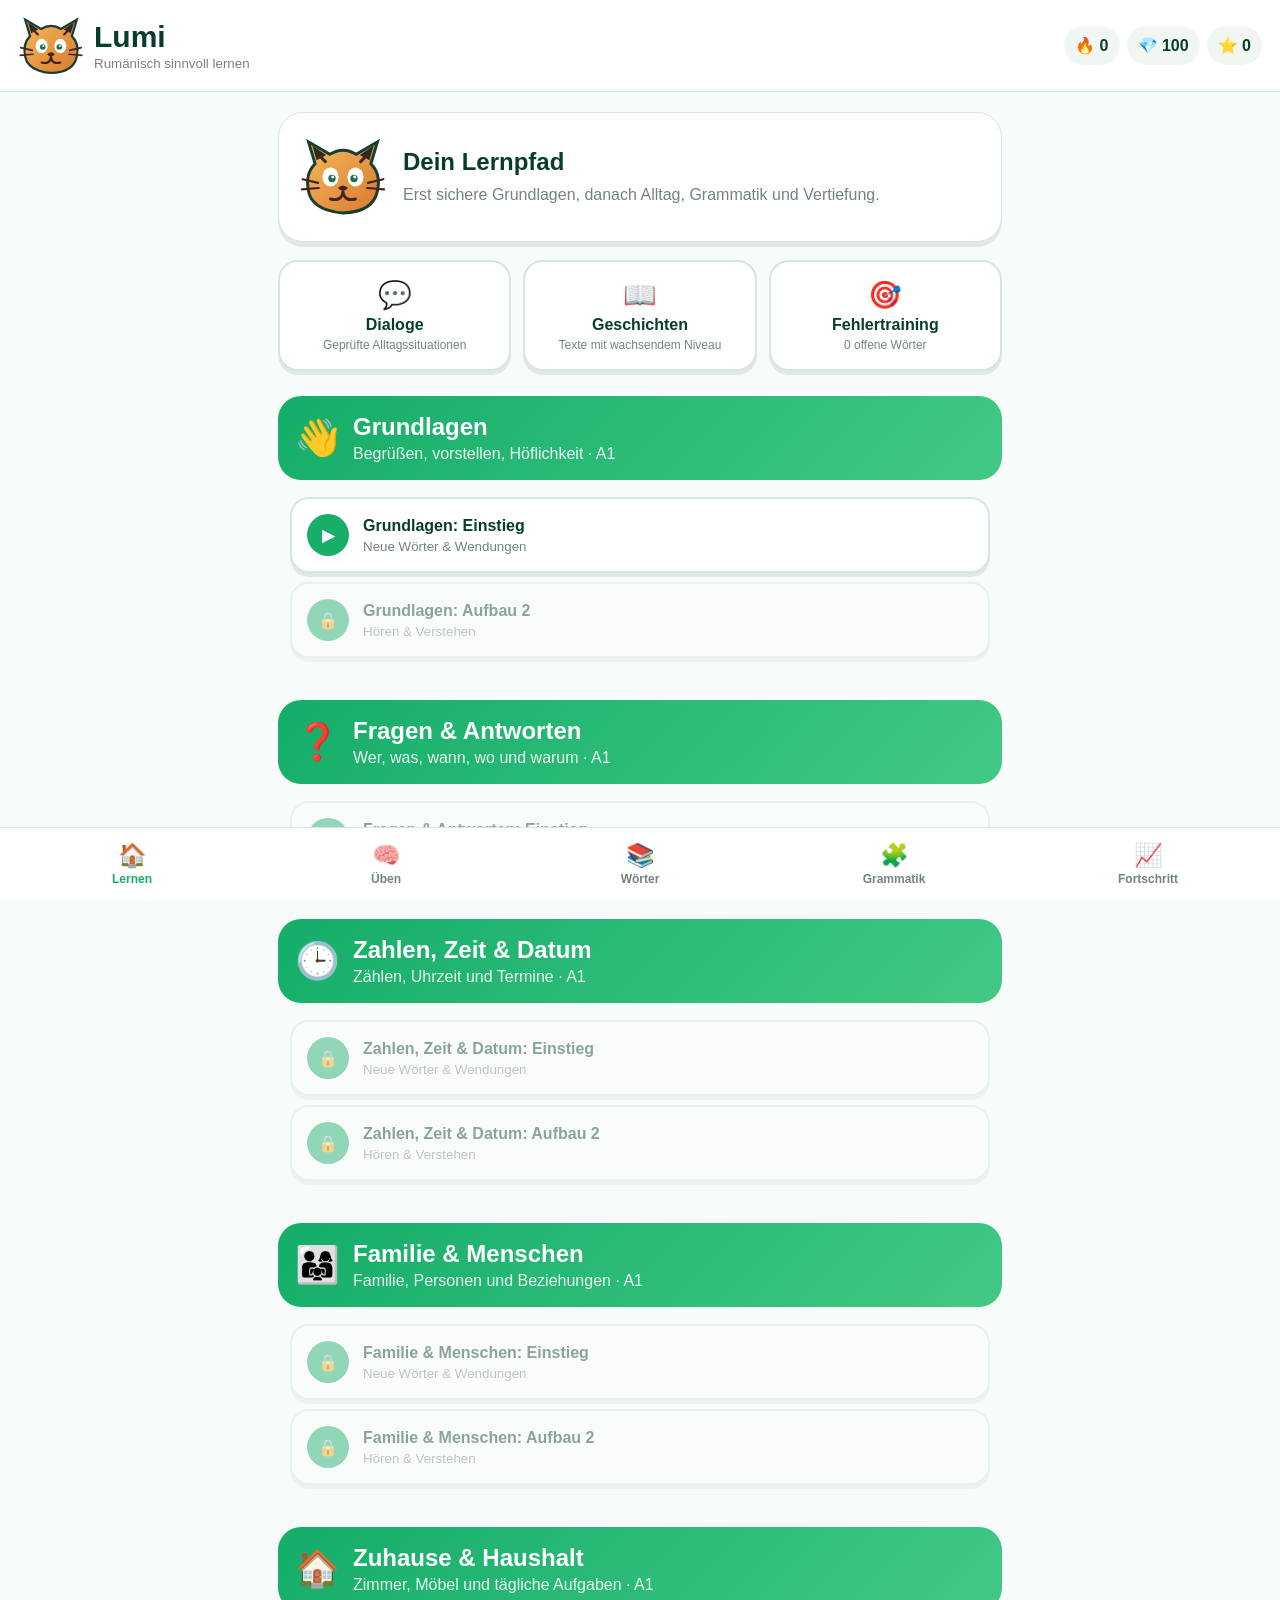
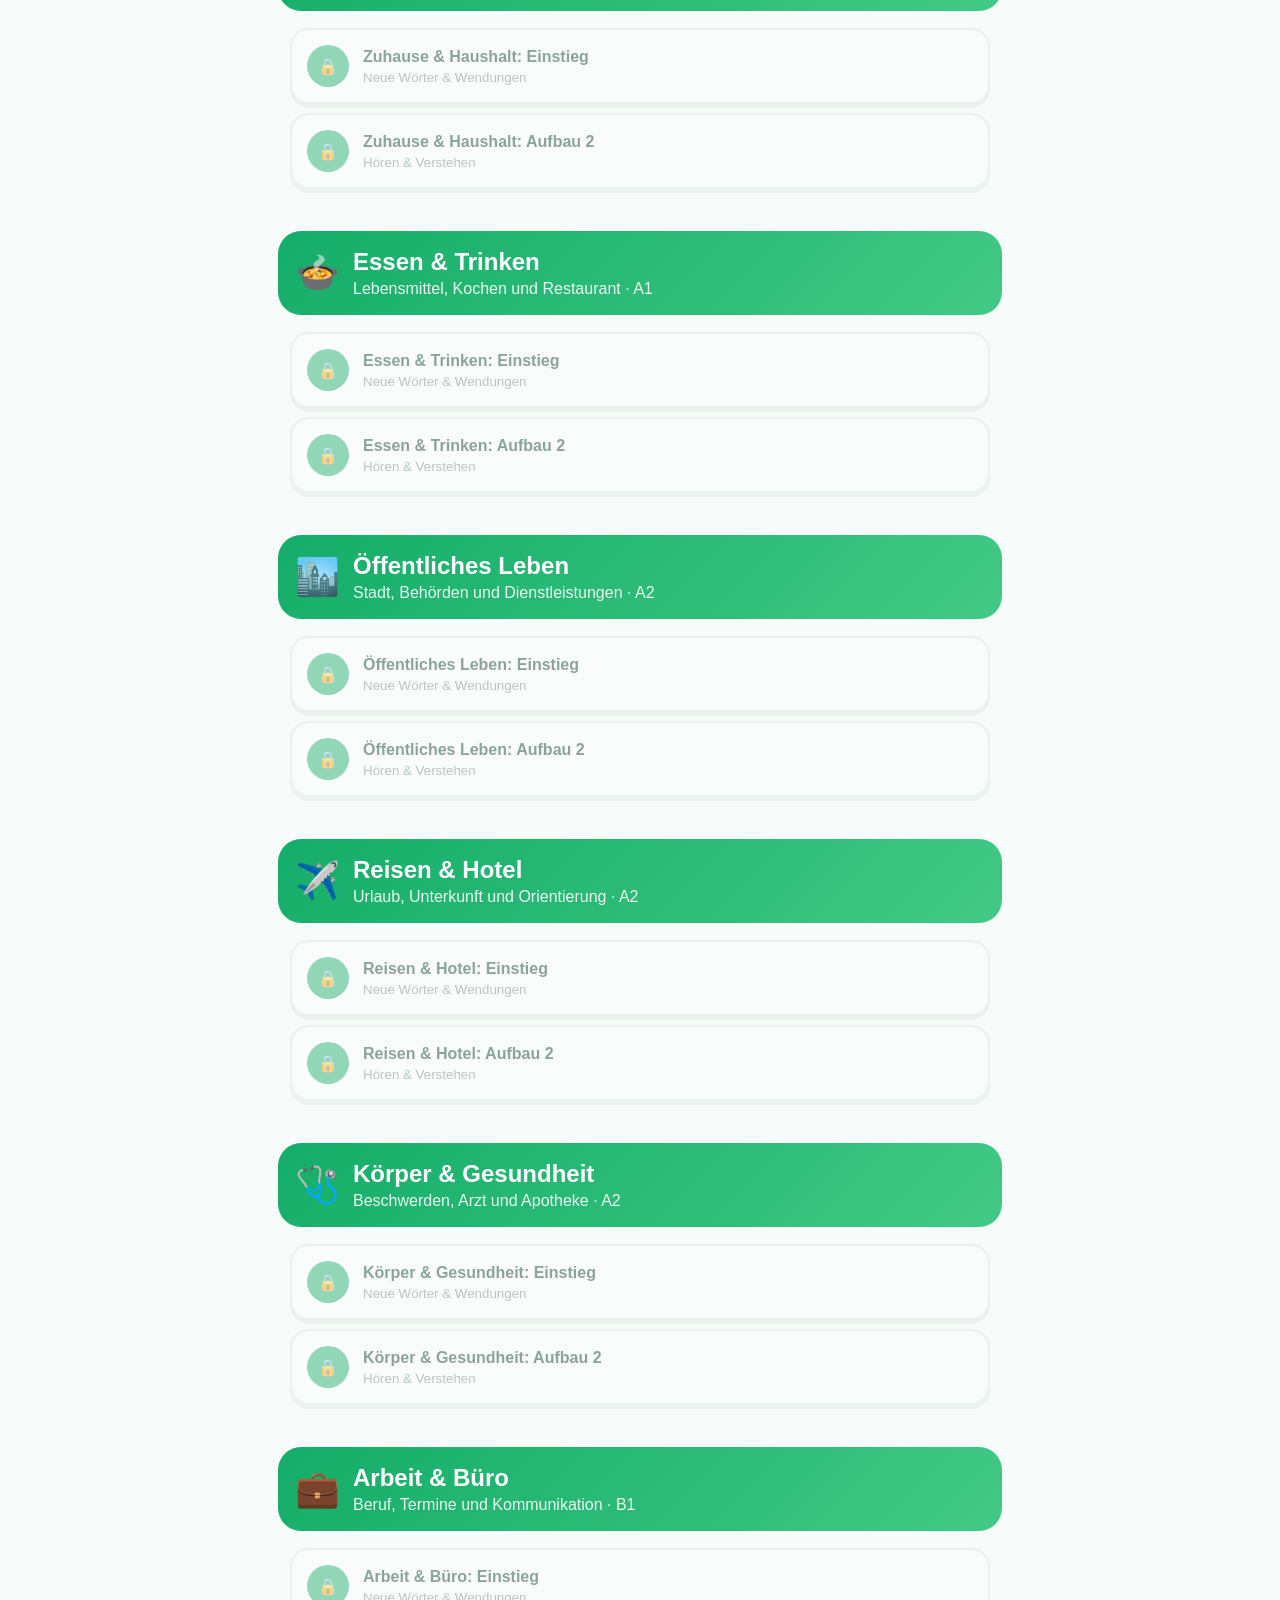
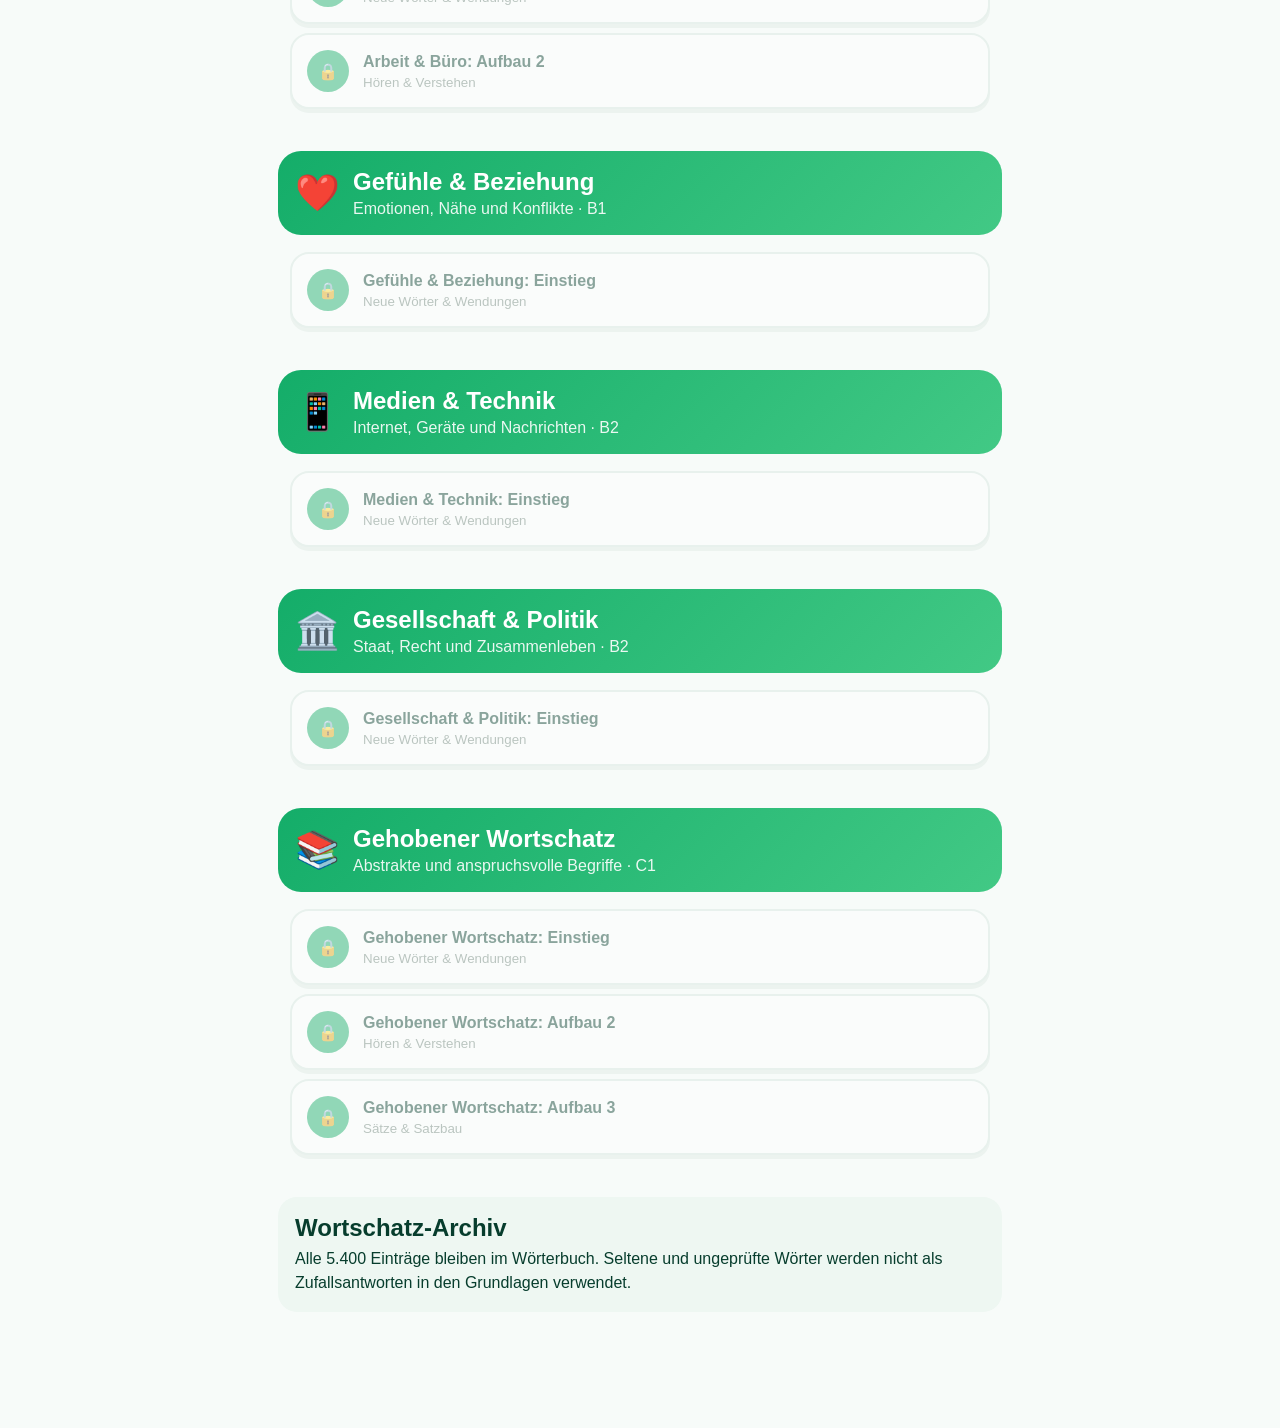
==== commit a9600737: "Add files via upload" ====
--- a/index.html
+++ b/index.html
@@ -1 +1 @@
-<!doctype html><html lang="de"><head><meta charset="utf-8"><meta name="viewport" content="width=device-width,initial-scale=1,viewport-fit=cover"><meta name="theme-color" content="#16a866"><title>Lumi Romanian</title><link rel="manifest" href="manifest.webmanifest"><link rel="stylesheet" href="styles.css"></head><body><div id="app"><header id="top"></header><main id="main"></main><nav id="nav"></nav></div><div id="toast"></div><script src="data.js"></script><script src="legacy-content.js"></script><script src="content-v23.js"></script><script src="app.js"></script></body></html>+<!doctype html><html lang="de"><head><meta charset="utf-8"><meta name="viewport" content="width=device-width,initial-scale=1,viewport-fit=cover"><meta name="theme-color" content="#18ad69"><title>Lumi Romanian v24</title><link rel="stylesheet" href="styles.css?v=24"></head><body><header id="top"></header><main id="main"></main><nav id="nav"></nav><script src="data.js?v=24"></script><script src="legacy-content.js?v=24"></script><script src="app.js?v=24"></script></body></html>
--- a/styles.css
+++ b/styles.css
@@ -1,2 +1 @@
-
-:root{--g:#15ad68;--gd:#0a7f4a;--ink:#073b2c;--mut:#75867f;--bg:#f6fbf8;--line:#d8e7df;--bad:#d94d4d}*{box-sizing:border-box}body{margin:0;font-family:-apple-system,BlinkMacSystemFont,"Segoe UI",sans-serif;color:var(--ink);background:var(--bg)}button,input{font:inherit}button{cursor:pointer}#top{position:sticky;top:0;z-index:20;background:#fff;border-bottom:1px solid var(--line);padding:12px max(18px,env(safe-area-inset-left));display:flex;align-items:center;justify-content:space-between}.brand{display:flex;align-items:center;gap:10px}.mascot{width:66px;height:66px;border-radius:18px;background:linear-gradient(145deg,#fff4cf,#dff7e8);display:grid;place-items:center;font-size:42px}.brand h1{margin:0;font-size:30px}.stats{display:flex;gap:8px}.pill{padding:10px 12px;border-radius:20px;background:#f1f6f3;font-weight:800}#main{max-width:900px;margin:auto;padding:18px 18px 110px}.hero,.panel{background:#fff;border:1px solid var(--line);border-radius:24px;padding:20px;box-shadow:0 4px 0 #e0ebe5}.hero{display:flex;gap:16px;align-items:center}.hero h2,.panel h2{margin:0 0 6px}.grid{display:grid;grid-template-columns:repeat(2,minmax(0,1fr));gap:14px;margin-top:16px}.card,.lesson,.choice,.btn,.chip{border:2px solid var(--line);background:#fff;border-radius:20px;padding:18px;color:var(--ink);font-weight:800;text-align:left}.card:active,.lesson:active,.choice:active,.btn:active{transform:translateY(2px)}.card small,.lesson small{display:block;color:var(--mut);font-weight:600;margin-top:5px}.section{margin:24px 0}.lesson{width:100%;margin:8px 0;display:flex;justify-content:space-between}.lesson.locked{opacity:.45}.btn{width:100%;text-align:center;background:var(--g);color:white;border-color:var(--g);box-shadow:0 6px 0 var(--gd)}.btn.secondary{background:#fff;color:var(--ink);box-shadow:none}.choice{width:100%;margin:9px 0;text-align:center}.choice.correct{border-color:var(--g);background:#dcf7e8}.choice.wrong{border-color:var(--bad);background:#ffe9e9}.exerciseTop{display:flex;gap:14px;align-items:center}.x{width:54px;height:54px;border:0;border-radius:50%;font-size:30px;color:#1674e8}.bar{flex:1;height:16px;border-radius:20px;background:#dfeae4;overflow:hidden}.bar i{display:block;height:100%;background:var(--g)}.prompt{font-size:32px;margin:28px 0 14px}.target{font-size:28px;text-align:center;padding:24px;border:2px solid var(--line);border-radius:24px;background:#fff}.feedback{margin-top:18px;padding:18px;border-radius:20px;background:#e4f9ed}.help{margin:12px 0}.helpBox{padding:14px;border-radius:16px;background:#eef8f3;margin-top:8px}.hidden{display:none!important}.chips{display:flex;flex-wrap:wrap;gap:10px;padding:16px;border:2px dashed var(--line);border-radius:20px;min-height:80px}.chip{padding:12px}.chip.used{opacity:.25}.search{width:100%;padding:15px;border:2px solid var(--line);border-radius:18px}.wordRow{display:grid;grid-template-columns:1fr 1fr auto;gap:10px;padding:12px;border-bottom:1px solid var(--line)}#nav{position:fixed;bottom:0;left:0;right:0;z-index:30;background:#fff;border-top:1px solid var(--line);display:grid;grid-template-columns:repeat(5,1fr);padding:8px 8px calc(8px + env(safe-area-inset-bottom))}#nav button{border:0;background:none;color:var(--mut);font-weight:800;padding:8px 2px}#nav button.active{color:var(--g)}.dialogTurn{padding:12px;border-radius:14px;background:#f0f7f3;margin:8px 0}.storyText{line-height:1.65}.srsBadge{font-size:12px;padding:4px 8px;border-radius:12px;background:#eef7f2}.visual{font-size:60px;text-align:center;padding:20px;background:linear-gradient(145deg,#ecfff4,#fff5d9);border-radius:24px}.tabs{display:flex;gap:8px;overflow:auto;margin:12px 0}.tabs button{white-space:nowrap;border:1px solid var(--line);border-radius:14px;background:#fff;padding:10px}.tabs button.active{background:var(--g);color:#fff}@media(max-width:600px){.grid{grid-template-columns:1fr}.brand h1{font-size:25px}.pill{padding:8px}.prompt{font-size:27px}.target{font-size:24px}}
+:root{--green:#18ad69;--dark:#073d2d;--soft:#eff9f4;--line:#d7e6df;--muted:#72857c;--red:#d84c4c;--shadow:#dfeae5}*{box-sizing:border-box}html{background:#f7fbf9}body{margin:0;font-family:-apple-system,BlinkMacSystemFont,"Segoe UI",sans-serif;color:var(--dark);background:#f7fbf9}button,input{font:inherit}button{cursor:pointer;color:inherit}#top{position:sticky;top:0;z-index:20;background:#fff;border-bottom:1px solid var(--line);padding:12px 18px;min-height:92px;display:flex;align-items:center;justify-content:space-between}.brand{display:flex;align-items:center;gap:10px}.brand h1{margin:0;font-size:30px}.brand small{color:var(--muted)}.lumi{width:66px;height:66px;flex:0 0 auto}.lumi svg{width:100%;height:100%;display:block}.lumi.big{width:88px;height:88px}.stats{display:flex;gap:7px}.stats span{background:#f1f6f3;border-radius:22px;padding:10px 11px;font-weight:800}#main{max-width:760px;margin:auto;padding:20px 18px 116px}.welcome,.panel,.exercise{background:#fff;border:1px solid var(--line);border-radius:25px;padding:20px;box-shadow:0 5px 0 var(--shadow)}.welcome{display:flex;align-items:center;gap:16px}.welcome h2,.panel h2{margin:0 0 7px}.welcome p,.panel>p{margin:0;color:var(--muted);line-height:1.5}.featureGrid{display:grid;grid-template-columns:repeat(3,1fr);gap:12px;margin:18px 0}.feature{border:2px solid var(--line);border-radius:20px;background:#fff;padding:17px 12px;text-align:center;font-size:27px;box-shadow:0 4px 0 var(--shadow)}.feature b,.feature small{display:block}.feature b{font-size:16px;margin-top:5px}.feature small{font-size:12px;color:var(--muted);margin-top:4px}.path{margin:25px 0}.pathHead{display:flex;gap:13px;align-items:center;background:linear-gradient(135deg,#14ad69,#42c985);color:#fff;padding:17px;border-radius:23px}.pathHead>span{font-size:36px}.pathHead h2,.pathHead p{margin:0}.pathHead p{opacity:.9;margin-top:4px}.nodes{padding:8px 12px}.node,.listItem{width:100%;border:2px solid var(--line);border-radius:19px;background:#fff;padding:15px;margin:9px 0;display:flex;align-items:center;gap:14px;text-align:left;box-shadow:0 4px 0 var(--shadow)}.node>span{display:grid;place-items:center;width:42px;height:42px;border-radius:50%;background:var(--green);color:#fff;font-weight:900}.node div,.listItem div{flex:1}.node small,.listItem small{display:block;color:var(--muted);margin-top:4px}.node.locked{opacity:.45}.archive{background:#eef7f2;padding:17px;border-radius:19px}.archive h2{margin:0 0 5px}.archive p{margin:0;line-height:1.5}.search,.typing{width:100%;border:2px solid var(--line);border-radius:17px;background:#fff;padding:16px;font-size:18px;margin:15px 0}.word{width:100%;border:0;border-bottom:1px solid var(--line);background:#fff;padding:14px 4px;display:grid;grid-template-columns:1fr 1fr auto;gap:10px;text-align:left;align-items:center}.word em{display:block;color:var(--green);font-size:11px}.grammar{border:1px solid var(--line);border-radius:18px;padding:14px;margin:12px 0;background:#fff}.grammar summary{font-size:18px;font-weight:800}.grammar summary span{background:var(--green);color:#fff;border-radius:10px;padding:4px 7px;margin-right:8px}.form{display:flex;justify-content:space-between;gap:12px;padding:10px;border-radius:12px;background:var(--soft);margin:7px 0}.example,.dialogLine{width:100%;border:1px solid var(--line);border-radius:15px;background:#fff;padding:13px;text-align:left;margin:8px 0}.example span,.dialogLine span,.dialogLine small{display:block;margin-top:5px}.example span,.dialogLine small{color:var(--muted)}.metrics{display:grid;grid-template-columns:repeat(3,1fr);gap:10px;margin:18px 0}.metrics div{background:var(--soft);border-radius:18px;padding:18px;text-align:center}.metrics b,.metrics span{display:block}.metrics b{font-size:28px}.reading{font-size:19px;line-height:1.75}.translation{background:var(--soft);border-radius:16px;padding:13px;margin:14px 0}.back,.secondary,.primary,.hint{border:2px solid var(--line);border-radius:17px;padding:15px;background:#fff;font-weight:800}.back{margin-bottom:14px}.primary{width:100%;background:var(--green);border-color:var(--green);color:#fff;box-shadow:0 6px 0 #0c7d4a;font-size:18px}.secondary{width:100%}.exerciseHead{display:flex;align-items:center;gap:13px;width:100%}.close{border:0;border-radius:50%;width:55px;height:55px;background:#edf5f1;color:#137ae6;font-size:32px}.progress{height:16px;flex:1;background:#dfebe5;border-radius:20px;overflow:hidden}.progress i{display:block;height:100%;background:var(--green)}.exercise{box-shadow:none;border:0;background:transparent;padding:0}.coach{display:flex;align-items:center;gap:14px;margin:15px 0}.coach b{background:#fff;border:2px solid var(--line);border-radius:20px;padding:15px;font-size:20px}.exercise h1{font-size:34px;line-height:1.15;margin:24px 0}.target{width:100%;border:2px solid var(--line);border-radius:23px;background:#fff;padding:23px;text-align:center;font-size:27px;margin:13px 0}.target small{display:block;color:var(--muted);font-size:13px;margin-top:9px}.target.german{cursor:default}.inlineTranslation{display:block;background:var(--soft);border-radius:13px;padding:10px;margin-top:13px;font-size:17px}.choice{width:100%;border:2px solid var(--line);border-radius:19px;background:#fff;padding:18px;margin:9px 0;font-weight:800;font-size:19px;box-shadow:0 4px 0 var(--shadow)}.choice.correct{border-color:var(--green);background:#dff8ea}.choice.wrong{border-color:var(--red);background:#ffe9e9}.audioBtns{display:grid;grid-template-columns:1fr 1fr;gap:12px;margin:15px 0}.hint{width:100%;margin:10px 0}.hintResult{background:var(--soft);padding:14px;border-radius:15px;line-height:1.5}.drop,.chips{min-height:75px;border:2px dashed var(--line);border-radius:18px;padding:14px;margin:12px 0;display:flex;gap:9px;flex-wrap:wrap;align-items:center}.chips button{border:2px solid var(--line);border-radius:14px;background:#fff;padding:12px;font-weight:800}.chips button:disabled{opacity:.25}.feedback{margin-top:20px;border-radius:22px;padding:18px;background:#e5f9ee;border:1px solid #b6e7ca}.feedback.bad{background:#fff0f0;border-color:#f2c1c1}.solution{width:100%;border:0;background:rgba(255,255,255,.65);border-radius:16px;padding:14px;text-align:left;margin:10px 0}.solution small{display:block;color:var(--muted);margin-top:5px}.recordDone{background:#e5f9ee;padding:14px;border-radius:15px}.error{background:#fff0f0;padding:14px;border-radius:15px}.bigMeaning{font-size:25px}.exampleCard{background:var(--soft);border-radius:18px;padding:16px;margin-top:15px}.exampleCard span,.exampleCard button{display:block;margin-top:10px}#nav{position:fixed;bottom:0;left:0;right:0;z-index:30;background:#fff;border-top:1px solid var(--line);display:grid;grid-template-columns:repeat(5,1fr);padding:7px 5px calc(7px + env(safe-area-inset-bottom))}#nav button{border:0;background:none;color:var(--muted);font-weight:800;padding:7px 1px}#nav button i,#nav button span{display:block;font-style:normal}#nav button i{font-size:23px}#nav button span{font-size:12px;margin-top:3px}#nav button.active{color:var(--green)}@media(max-width:560px){.brand small{display:none}.stats span{padding:8px}.stats span:first-child{display:none}.featureGrid{grid-template-columns:1fr}.exercise h1{font-size:29px}.target{font-size:23px}.audioBtns{grid-template-columns:1fr}.word{grid-template-columns:1fr 1fr auto}.lumi.big{width:72px;height:72px}}
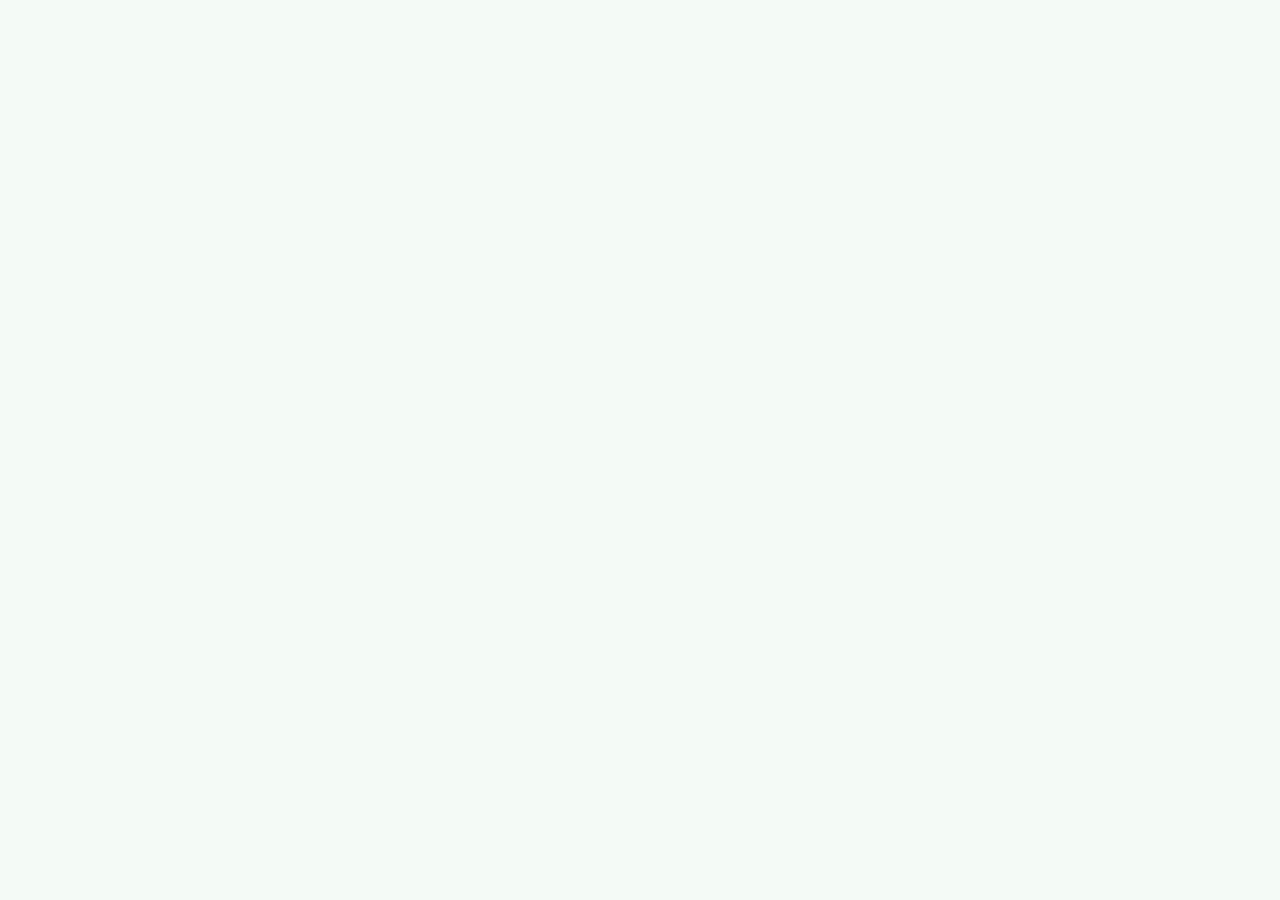
==== commit 7b7038e7: "Add files via upload" ====
--- a/index.html
+++ b/index.html
@@ -1 +1 @@
-<!doctype html><html lang="de"><head><meta charset="utf-8"><meta name="viewport" content="width=device-width,initial-scale=1,viewport-fit=cover"><meta name="theme-color" content="#18ad69"><title>Lumi Romanian v24</title><link rel="stylesheet" href="styles.css?v=24"></head><body><header id="top"></header><main id="main"></main><nav id="nav"></nav><script src="data.js?v=24"></script><script src="legacy-content.js?v=24"></script><script src="app.js?v=24"></script></body></html>
+<!doctype html><html lang="de"><head><meta charset="utf-8"><meta name="viewport" content="width=device-width,initial-scale=1,viewport-fit=cover"><meta name="theme-color" content="#19a463"><title>Lumi Romanian – A1 Überleben</title><link rel="manifest" href="manifest.webmanifest"><link rel="stylesheet" href="styles.css"></head><body><header id="top"></header><main id="app"></main><nav id="nav"></nav><script src="content/a1-survival.js"></script><script src="app.js"></script></body></html>
--- a/styles.css
+++ b/styles.css
@@ -1 +1,2 @@
-:root{--green:#18ad69;--dark:#073d2d;--soft:#eff9f4;--line:#d7e6df;--muted:#72857c;--red:#d84c4c;--shadow:#dfeae5}*{box-sizing:border-box}html{background:#f7fbf9}body{margin:0;font-family:-apple-system,BlinkMacSystemFont,"Segoe UI",sans-serif;color:var(--dark);background:#f7fbf9}button,input{font:inherit}button{cursor:pointer;color:inherit}#top{position:sticky;top:0;z-index:20;background:#fff;border-bottom:1px solid var(--line);padding:12px 18px;min-height:92px;display:flex;align-items:center;justify-content:space-between}.brand{display:flex;align-items:center;gap:10px}.brand h1{margin:0;font-size:30px}.brand small{color:var(--muted)}.lumi{width:66px;height:66px;flex:0 0 auto}.lumi svg{width:100%;height:100%;display:block}.lumi.big{width:88px;height:88px}.stats{display:flex;gap:7px}.stats span{background:#f1f6f3;border-radius:22px;padding:10px 11px;font-weight:800}#main{max-width:760px;margin:auto;padding:20px 18px 116px}.welcome,.panel,.exercise{background:#fff;border:1px solid var(--line);border-radius:25px;padding:20px;box-shadow:0 5px 0 var(--shadow)}.welcome{display:flex;align-items:center;gap:16px}.welcome h2,.panel h2{margin:0 0 7px}.welcome p,.panel>p{margin:0;color:var(--muted);line-height:1.5}.featureGrid{display:grid;grid-template-columns:repeat(3,1fr);gap:12px;margin:18px 0}.feature{border:2px solid var(--line);border-radius:20px;background:#fff;padding:17px 12px;text-align:center;font-size:27px;box-shadow:0 4px 0 var(--shadow)}.feature b,.feature small{display:block}.feature b{font-size:16px;margin-top:5px}.feature small{font-size:12px;color:var(--muted);margin-top:4px}.path{margin:25px 0}.pathHead{display:flex;gap:13px;align-items:center;background:linear-gradient(135deg,#14ad69,#42c985);color:#fff;padding:17px;border-radius:23px}.pathHead>span{font-size:36px}.pathHead h2,.pathHead p{margin:0}.pathHead p{opacity:.9;margin-top:4px}.nodes{padding:8px 12px}.node,.listItem{width:100%;border:2px solid var(--line);border-radius:19px;background:#fff;padding:15px;margin:9px 0;display:flex;align-items:center;gap:14px;text-align:left;box-shadow:0 4px 0 var(--shadow)}.node>span{display:grid;place-items:center;width:42px;height:42px;border-radius:50%;background:var(--green);color:#fff;font-weight:900}.node div,.listItem div{flex:1}.node small,.listItem small{display:block;color:var(--muted);margin-top:4px}.node.locked{opacity:.45}.archive{background:#eef7f2;padding:17px;border-radius:19px}.archive h2{margin:0 0 5px}.archive p{margin:0;line-height:1.5}.search,.typing{width:100%;border:2px solid var(--line);border-radius:17px;background:#fff;padding:16px;font-size:18px;margin:15px 0}.word{width:100%;border:0;border-bottom:1px solid var(--line);background:#fff;padding:14px 4px;display:grid;grid-template-columns:1fr 1fr auto;gap:10px;text-align:left;align-items:center}.word em{display:block;color:var(--green);font-size:11px}.grammar{border:1px solid var(--line);border-radius:18px;padding:14px;margin:12px 0;background:#fff}.grammar summary{font-size:18px;font-weight:800}.grammar summary span{background:var(--green);color:#fff;border-radius:10px;padding:4px 7px;margin-right:8px}.form{display:flex;justify-content:space-between;gap:12px;padding:10px;border-radius:12px;background:var(--soft);margin:7px 0}.example,.dialogLine{width:100%;border:1px solid var(--line);border-radius:15px;background:#fff;padding:13px;text-align:left;margin:8px 0}.example span,.dialogLine span,.dialogLine small{display:block;margin-top:5px}.example span,.dialogLine small{color:var(--muted)}.metrics{display:grid;grid-template-columns:repeat(3,1fr);gap:10px;margin:18px 0}.metrics div{background:var(--soft);border-radius:18px;padding:18px;text-align:center}.metrics b,.metrics span{display:block}.metrics b{font-size:28px}.reading{font-size:19px;line-height:1.75}.translation{background:var(--soft);border-radius:16px;padding:13px;margin:14px 0}.back,.secondary,.primary,.hint{border:2px solid var(--line);border-radius:17px;padding:15px;background:#fff;font-weight:800}.back{margin-bottom:14px}.primary{width:100%;background:var(--green);border-color:var(--green);color:#fff;box-shadow:0 6px 0 #0c7d4a;font-size:18px}.secondary{width:100%}.exerciseHead{display:flex;align-items:center;gap:13px;width:100%}.close{border:0;border-radius:50%;width:55px;height:55px;background:#edf5f1;color:#137ae6;font-size:32px}.progress{height:16px;flex:1;background:#dfebe5;border-radius:20px;overflow:hidden}.progress i{display:block;height:100%;background:var(--green)}.exercise{box-shadow:none;border:0;background:transparent;padding:0}.coach{display:flex;align-items:center;gap:14px;margin:15px 0}.coach b{background:#fff;border:2px solid var(--line);border-radius:20px;padding:15px;font-size:20px}.exercise h1{font-size:34px;line-height:1.15;margin:24px 0}.target{width:100%;border:2px solid var(--line);border-radius:23px;background:#fff;padding:23px;text-align:center;font-size:27px;margin:13px 0}.target small{display:block;color:var(--muted);font-size:13px;margin-top:9px}.target.german{cursor:default}.inlineTranslation{display:block;background:var(--soft);border-radius:13px;padding:10px;margin-top:13px;font-size:17px}.choice{width:100%;border:2px solid var(--line);border-radius:19px;background:#fff;padding:18px;margin:9px 0;font-weight:800;font-size:19px;box-shadow:0 4px 0 var(--shadow)}.choice.correct{border-color:var(--green);background:#dff8ea}.choice.wrong{border-color:var(--red);background:#ffe9e9}.audioBtns{display:grid;grid-template-columns:1fr 1fr;gap:12px;margin:15px 0}.hint{width:100%;margin:10px 0}.hintResult{background:var(--soft);padding:14px;border-radius:15px;line-height:1.5}.drop,.chips{min-height:75px;border:2px dashed var(--line);border-radius:18px;padding:14px;margin:12px 0;display:flex;gap:9px;flex-wrap:wrap;align-items:center}.chips button{border:2px solid var(--line);border-radius:14px;background:#fff;padding:12px;font-weight:800}.chips button:disabled{opacity:.25}.feedback{margin-top:20px;border-radius:22px;padding:18px;background:#e5f9ee;border:1px solid #b6e7ca}.feedback.bad{background:#fff0f0;border-color:#f2c1c1}.solution{width:100%;border:0;background:rgba(255,255,255,.65);border-radius:16px;padding:14px;text-align:left;margin:10px 0}.solution small{display:block;color:var(--muted);margin-top:5px}.recordDone{background:#e5f9ee;padding:14px;border-radius:15px}.error{background:#fff0f0;padding:14px;border-radius:15px}.bigMeaning{font-size:25px}.exampleCard{background:var(--soft);border-radius:18px;padding:16px;margin-top:15px}.exampleCard span,.exampleCard button{display:block;margin-top:10px}#nav{position:fixed;bottom:0;left:0;right:0;z-index:30;background:#fff;border-top:1px solid var(--line);display:grid;grid-template-columns:repeat(5,1fr);padding:7px 5px calc(7px + env(safe-area-inset-bottom))}#nav button{border:0;background:none;color:var(--muted);font-weight:800;padding:7px 1px}#nav button i,#nav button span{display:block;font-style:normal}#nav button i{font-size:23px}#nav button span{font-size:12px;margin-top:3px}#nav button.active{color:var(--green)}@media(max-width:560px){.brand small{display:none}.stats span{padding:8px}.stats span:first-child{display:none}.featureGrid{grid-template-columns:1fr}.exercise h1{font-size:29px}.target{font-size:23px}.audioBtns{grid-template-columns:1fr}.word{grid-template-columns:1fr 1fr auto}.lumi.big{width:72px;height:72px}}
+
+:root{--g:#19a463;--gd:#087846;--bg:#f4faf6;--ink:#17332a;--mut:#688078;--line:#d8e8df;--bad:#d94a4a;--gold:#f0b429}*{box-sizing:border-box}body{margin:0;background:var(--bg);color:var(--ink);font:16px system-ui,-apple-system,BlinkMacSystemFont,"Segoe UI",sans-serif;padding-bottom:84px}button,input{font:inherit}button{cursor:pointer}.topbar{position:sticky;top:0;z-index:10;background:#fff;border-bottom:1px solid var(--line);padding:10px max(14px,env(safe-area-inset-left));display:flex;align-items:center;gap:12px}.brand{display:flex;align-items:center;gap:10px;font-weight:900}.mascot{width:48px;height:48px}.stats{margin-left:auto;display:flex;gap:8px}.pill{background:#eef8f2;border-radius:999px;padding:7px 10px;font-weight:800}.wrap{max-width:780px;margin:auto;padding:18px}.hero,.panel,.lessonCard,.exercise,.feedback{background:#fff;border:1px solid var(--line);border-radius:24px;box-shadow:0 10px 30px #153e2b12}.hero{padding:22px;margin-bottom:18px}.hero h1{margin:0 0 8px}.hero p{margin:0;color:var(--mut);line-height:1.45}.sectionTitle{display:flex;align-items:center;gap:10px;margin:24px 4px 10px}.path{display:grid;gap:12px}.lessonCard{display:flex;align-items:center;gap:14px;padding:16px;text-align:left;width:100%}.lessonCard.locked{opacity:.5}.lessonIcon{width:54px;height:54px;border-radius:18px;background:#eaf8f0;display:grid;place-items:center;font-size:28px}.lessonMeta{flex:1}.lessonMeta b{display:block;font-size:17px}.lessonMeta small{color:var(--mut)}.progressMini{height:7px;background:#e9f1ed;border-radius:999px;margin-top:8px;overflow:hidden}.progressMini i{display:block;height:100%;background:var(--g)}.nav{position:fixed;left:0;right:0;bottom:0;z-index:20;background:#fff;border-top:1px solid var(--line);display:grid;grid-template-columns:repeat(5,1fr);padding:8px 6px calc(8px + env(safe-area-inset-bottom))}.nav button{border:0;background:none;padding:7px 2px;color:var(--mut);font-size:12px}.nav button b{display:block;font-size:20px}.nav button.active{color:var(--g);font-weight:900}.exerciseHead{display:flex;align-items:center;gap:12px;padding:12px 14px;background:#fff;position:sticky;top:69px;z-index:9;border-bottom:1px solid var(--line)}.close{width:42px;height:42px;border-radius:50%;border:1px solid var(--line);background:#fff;font-size:26px}.bar{flex:1;height:10px;background:#e6efe9;border-radius:99px;overflow:hidden}.bar i{display:block;height:100%;background:var(--g)}.exercise{max-width:720px;margin:20px auto;padding:22px}.coach{display:flex;align-items:center;gap:12px}.coach .mascot{width:64px;height:64px}.exercise h1{font-size:25px;margin:18px 0}.target{width:100%;border:2px solid var(--line);background:#fbfefd;border-radius:18px;padding:18px;text-align:left}.target b{font-size:22px}.target small{display:block;color:var(--mut);margin-top:5px}.translation{display:block;margin-top:10px;padding-top:10px;border-top:1px dashed var(--line);color:var(--gd)}.choices{display:grid;gap:10px;margin-top:16px}.choice,.primary,.secondary,.hint,.chip{border-radius:16px;padding:14px 16px;font-weight:800}.choice{border:2px solid var(--line);background:#fff;text-align:left}.choice.correct{border-color:var(--g);background:#eaf8f0}.choice.wrong{border-color:var(--bad);background:#fff0f0}.primary{border:0;background:var(--g);color:#fff}.secondary,.hint{border:1px solid var(--line);background:#fff;color:var(--ink)}.audioRow,.actionRow{display:flex;gap:10px;flex-wrap:wrap;margin:14px 0}.typing{width:100%;padding:15px;border:2px solid var(--line);border-radius:16px;font-size:18px}.chips,.drop{display:flex;gap:8px;flex-wrap:wrap;padding:12px;border:1px dashed var(--line);border-radius:16px;min-height:58px;margin:12px 0}.chip{border:1px solid var(--line);background:#fff}.feedback{max-width:720px;margin:12px auto;padding:18px}.feedback.good{border-color:#7bd4a2;background:#effcf4}.feedback.bad{border-color:#efa3a3;background:#fff4f4}.solution{border:0;background:transparent;text-align:left;width:100%;padding:10px 0}.panel{padding:20px;margin-bottom:16px}.grid{display:grid;gap:12px}.dialogLine{padding:12px;border-radius:14px;background:#f6faf8;margin:8px 0}.dialogLine b{color:var(--g)}.story{line-height:1.65}.wordGrid{display:grid;grid-template-columns:repeat(auto-fill,minmax(160px,1fr));gap:10px}.wordCard{border:1px solid var(--line);background:#fff;border-radius:16px;padding:14px;text-align:left}.wordCard b,.wordCard span{display:block}.wordCard span{color:var(--mut);margin-top:5px}.grammarCard{border-left:5px solid var(--g)}.recording{color:var(--bad);font-weight:900}@media(max-width:520px){.wrap{padding:12px}.stats .pill:nth-child(2){display:none}.exercise{margin:10px;padding:16px}.exercise h1{font-size:22px}.topbar{padding:8px 10px}.mascot{width:42px;height:42px}}
